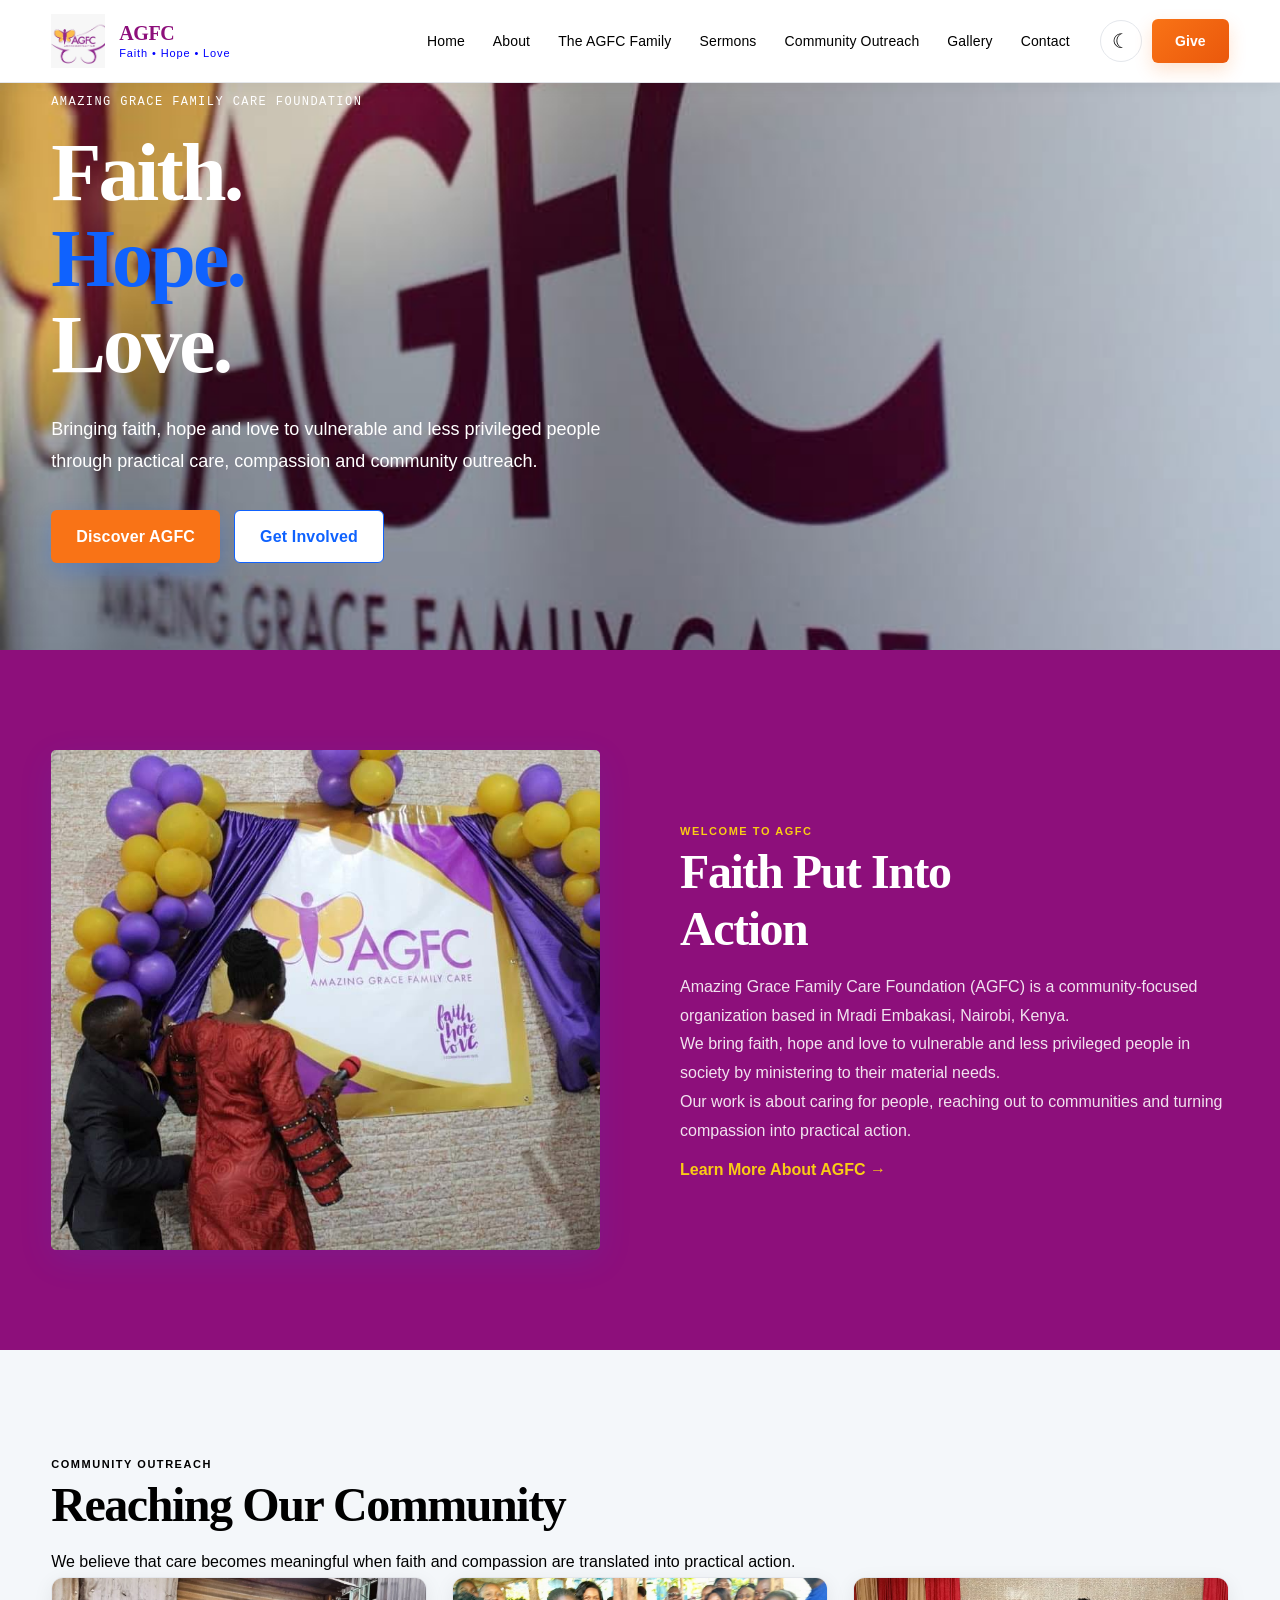
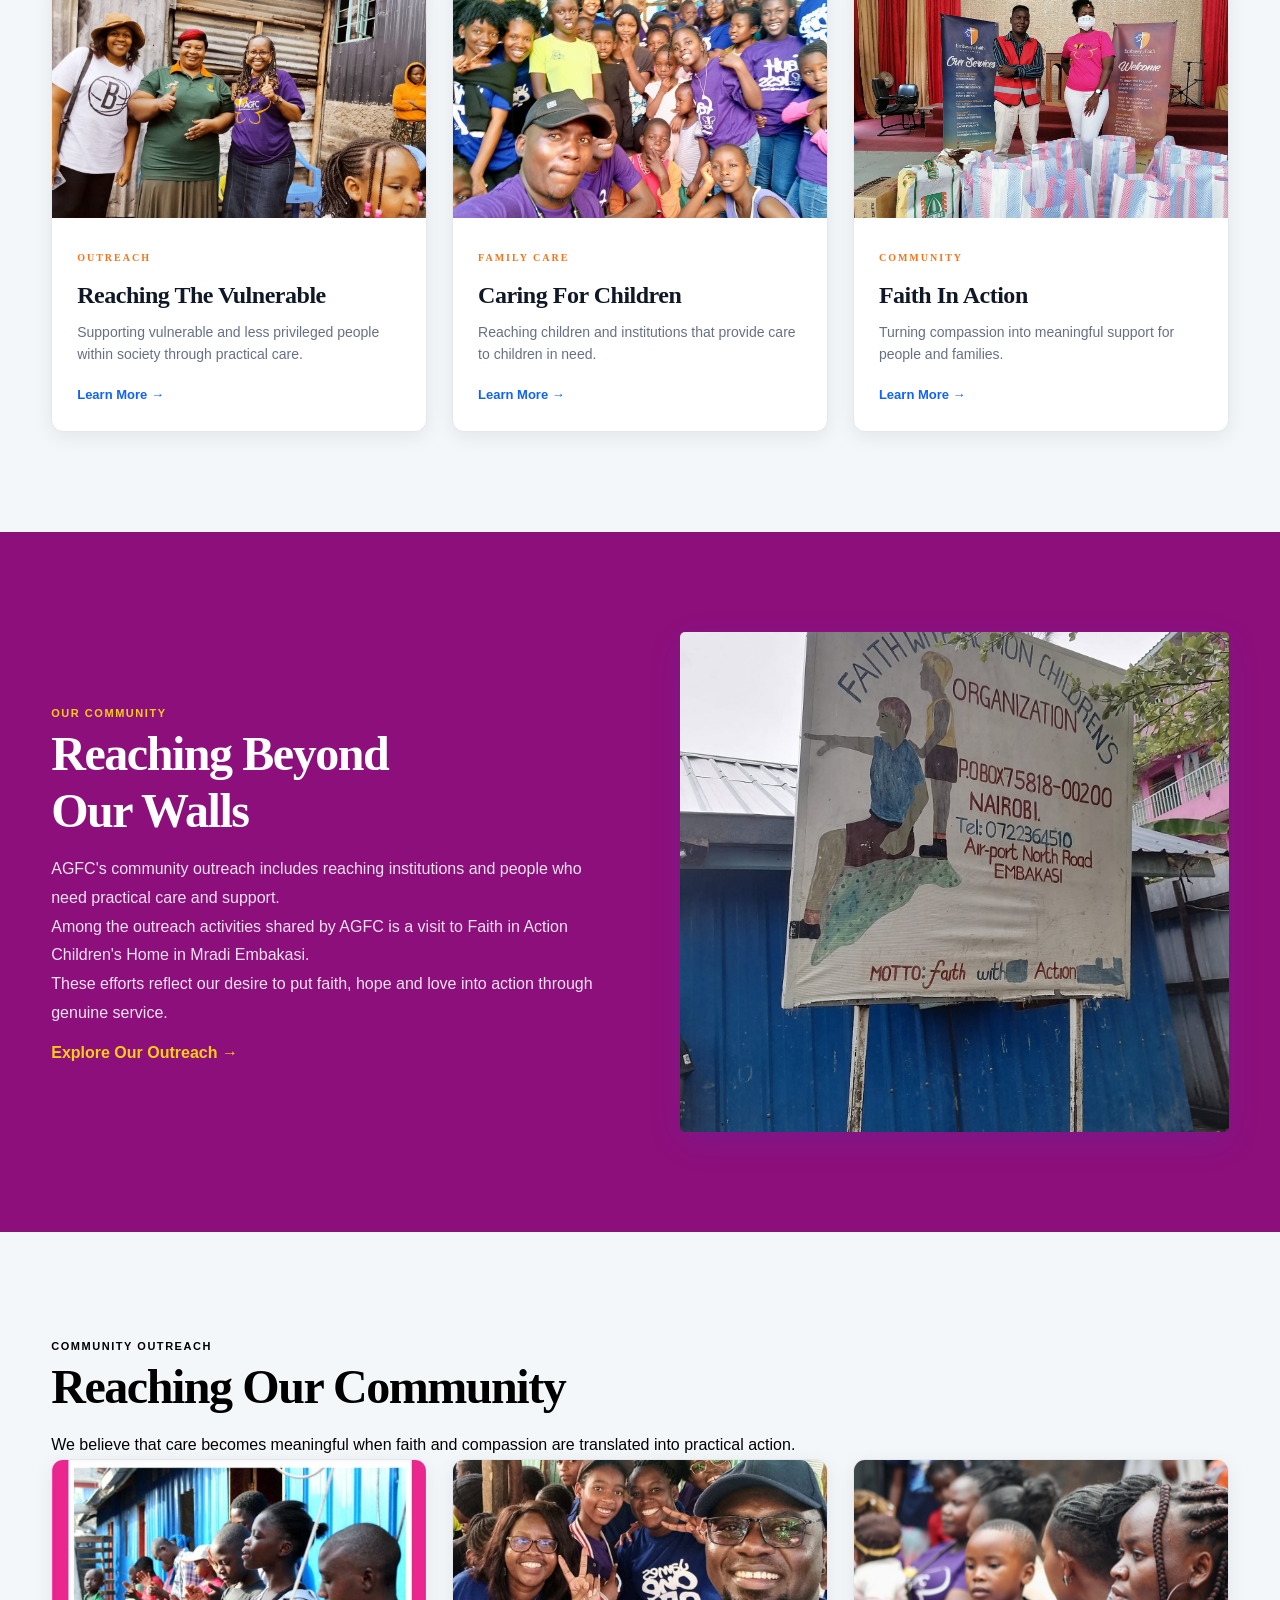
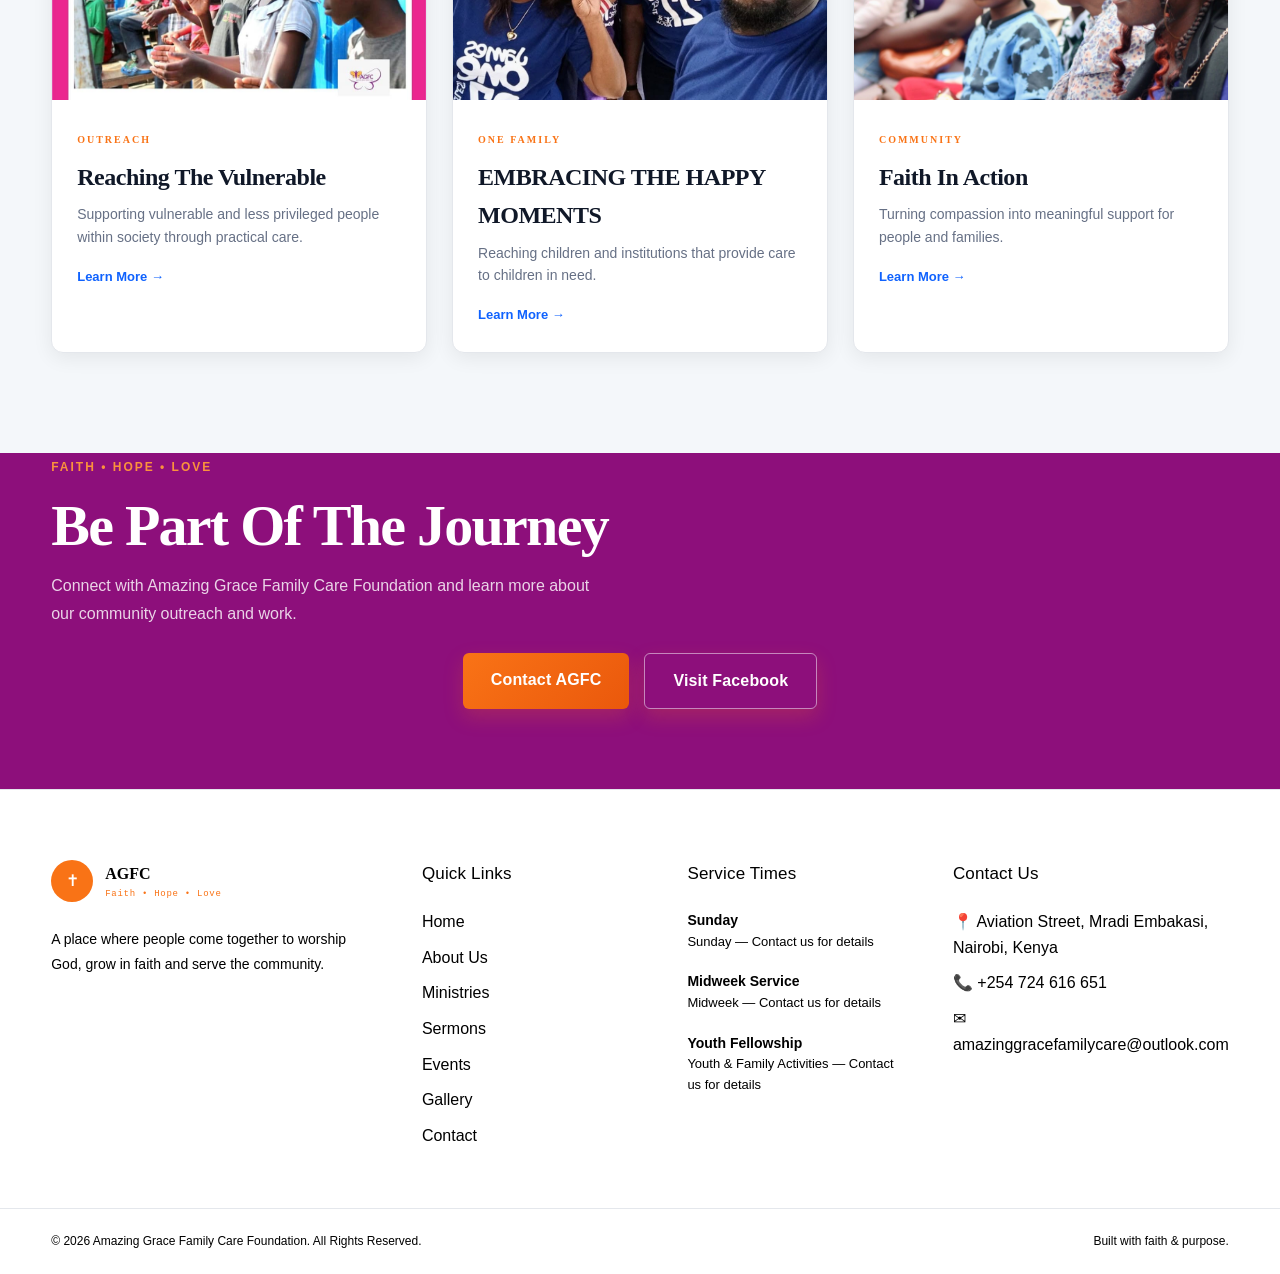
==== index.html @ 734d3093 "Add files via upload" ====
<!DOCTYPE html>
<html lang="en">

<head>

    <meta charset="UTF-8">

    <meta
        name="viewport"
        content="width=device-width, initial-scale=1.0"
    >

    <meta
        name="description"
        content="Amazing Grace Family Care Foundation brings faith, hope and love to vulnerable and less privileged people in society through practical community care and outreach."
    >

    <title>
        Amazing Grace Family Care Foundation | Faith • Hope • Love
    </title>

    <link
        rel="stylesheet"
        href="style.css"
    >

</head>


<body>


    <!-- SHARED HEADER -->
    <div id="site-header"></div>


    <!-- =====================================================
         HOMEPAGE
         ===================================================== -->

    <main>


        <!-- =================================================
             HERO
             ================================================= -->

        <section class="hero">

      <div class="hero-overlay"></div>

            <div class="container hero-content">

                <span class="hero-small">
                    AMAZING GRACE FAMILY CARE FOUNDATION
                </span>

                <h1>
                    Faith.
                    <span>Hope.</span>
                    Love.
                </h1>

                <p>
                    Bringing faith, hope and love to vulnerable
                    and less privileged people through practical
                    care, compassion and community outreach.
                </p>

                <div class="hero-buttons">

                    <a
                        href="about.html"
                        class="hero-btn primary"
                    >
                        Discover AGFC
                    </a>

                    <a
                        href="contact.html"
                        class="hero-btn secondary"
                    >
                        Get Involved
                    </a>

                </div>

            </div>

        </section>



        <!-- =================================================
             WELCOME
             ================================================= -->

        <section class="welcome-section">

            <div class="container welcome-grid">


                <div class="welcome-image">

                    <img
                        src="Launch.jpg"
                        alt="Amazing Grace Family Care Foundation community outreach"
                    >

                </div>


                <div class="welcome-content">

                    <span class="section-label">
                        WELCOME TO AGFC
                    </span>

                    <h2>
                        Faith Put Into
                        <span>Action</span>
                    </h2>

                    <p>
                        Amazing Grace Family Care Foundation
                        (AGFC) is a community-focused organization
                        based in Mradi Embakasi, Nairobi, Kenya.
                    </p>

                    <p>
                        We bring faith, hope and love to vulnerable
                        and less privileged people in society by
                        ministering to their material needs.
                    </p>

                    <p>
                        Our work is about caring for people,
                        reaching out to communities and turning
                        compassion into practical action.
                    </p>

                    <a
                        href="about.html"
                        class="text-link"
                    >
                        Learn More About AGFC →
                    </a>

                </div>

            </div>

        </section>



        <section class="ministries-preview">

            <div class="container">


                <div class="section-heading">

                    <span class="section-label">
                        COMMUNITY OUTREACH
                    </span>

                    <h2 >
                        Reaching Our Community
                    </h2>

                    <p>
                        We believe that care becomes meaningful
                        when faith and compassion are translated
                        into practical action.
                    </p>

                </div>


                <div class="ministry-grid">


                    <!-- OUTREACH -->

                    <article class="ministry-card">

                        <img
                            src="cool 2.jpg"
                            alt="Community outreach"
                        >

                        <div class="ministry-content">

                            <span>
                                OUTREACH
                            </span>

                            <h3>
                                Reaching The Vulnerable
                            </h3>

                            <p>
                                Supporting vulnerable and less
                                privileged people within society
                                through practical care.
                            </p>

                            <a href="ministries.html">
                                Learn More →
                            </a>

                        </div>

                    </article>



                    <!-- CHILDREN -->

                    <article class="ministry-card">

                        <img
                            src="children.jpg"
                            alt="Children and family care"
                        >

                        <div class="ministry-content">

                            <span>
                                FAMILY CARE
                            </span>

                            <h3>
                                Caring For Children
                            </h3>

                            <p>
                                Reaching children and institutions
                                that provide care to children in
                                need.
                            </p>

                            <a href="ministries.html">
                                Learn More →
                            </a>

                        </div>

                    </article>



                    <!-- COMMUNITY -->

                    <article class="ministry-card">

                        <img
                            src="118307904_119836446499595_2561375970984904616_n.jpg"
                            alt="Community support and fellowship"
                        >

                        <div class="ministry-content">

                            <span>
                                COMMUNITY
                            </span>

                            <h3>
                                Faith In Action
                            </h3>

                            <p>
                                Turning compassion into meaningful
                                support for people and families.
                            </p>

                            <a href="ministries.html">
                                Learn More →
                            </a>

                        </div>

                    </article>


                </div>

            </div>

        </section>


        


        <!-- =================================================
             FEATURED OUTREACH
             ================================================= -->

        <section class="welcome-section">

            <div class="container welcome-grid">


                <div class="welcome-content">

                    <span class="section-label">
                        OUR COMMUNITY
                    </span>

                    <h2>
                        Reaching Beyond
                        <span>Our Walls</span>
                    </h2>

                    <p>
                        AGFC's community outreach includes reaching
                        institutions and people who need practical
                        care and support.
                    </p>

                    <p>
                        Among the outreach activities shared by
                        AGFC is a visit to Faith in Action
                        Children's Home in Mradi Embakasi.
                    </p>

                    <p>
                        These efforts reflect our desire to put
                        faith, hope and love into action through
                        genuine service.
                    </p>

                    <a
                        href="ministries.html"
                        class="text-link"
                    >
                        Explore Our Outreach →
                    </a>

                </div>


                <div class="welcome-image">

                    <img
                        src="Faith with Action Children.jpg"
                        alt="Amazing Grace Family Care Foundation outreach"
                    >

                </div>

            </div>

        </section>




 <section class="ministries-preview">

            <div class="container">


                <div class="section-heading">

                    <span class="section-label">
                        COMMUNITY OUTREACH
                    </span>

                    <h2>
                        Reaching Our Community
                    </h2>

                    <p>
                        We believe that care becomes meaningful
                        when faith and compassion are translated
                        into practical action.
                    </p>

                </div>


                <div class="ministry-grid">


                    <!-- OUTREACH -->

                    <article class="ministry-card">

                        <img
                            src="120911683_149618053521434_1650967288738393418_n.jpg"
                            alt="Community outreach"
                        >

                        <div class="ministry-content">

                            <span>
                                OUTREACH
                            </span>

                            <h3>
                                Reaching The Vulnerable
                            </h3>

                            <p>
                                Supporting vulnerable and less
                                privileged people within society
                                through practical care.
                            </p>

                            <a href="ministries.html">
                                Learn More →
                            </a>

                        </div>

                    </article>



                    <!-- CHILDREN -->

                    <article class="ministry-card">

                        <img
                            src="481128304_1045013520993164_2132877314370087868_n.jpg"
                            alt="Children and family care"
                        >

                        <div class="ministry-content">

                            <span>
                                ONE FAMILY
                            </span>

                            <h3>
                                EMBRACING THE HAPPY MOMENTS
                            </h3>

                            <p>
                                Reaching children and institutions
                                that provide care to children in
                                need.
                            </p>

                            <a href="ministries.html">
                                Learn More →
                            </a>

                        </div>

                    </article>



                    <!-- COMMUNITY -->

                    <article class="ministry-card">

                        <img
                            src="491929025_1090666443094538_5834406069352202537_n.jpg"
                            alt="Community support and fellowship"
                        >

                        <div class="ministry-content">

                            <span>
                                COMMUNITY
                            </span>

                            <h3>
                                Faith In Action
                            </h3>

                            <p>
                                Turning compassion into meaningful
                                support for people and families.
                            </p>

                            <a href="ministries.html">
                                Learn More →
                            </a>

                        </div>

                    </article>


                </div>

            </div>

        </section>

        <!-- =================================================
             CTA
             ================================================= -->



            <div class="container">

                <div class="cta-content">

                    <span>
                        FAITH • HOPE • LOVE
                    </span>

                    <h2>
                        Be Part Of The Journey
                    </h2>

                    <p>
                        Connect with Amazing Grace Family Care
                        Foundation and learn more about our
                        community outreach and work.
                    </p>

                    <div class="cta-buttons">

                        <a
                            href="contact.html"
                            class="cta-button"
                        >
                            Contact AGFC
                        </a>

                        <a
                            href="https://www.facebook.com/profile.php?id=100064535778925"
                            target="_blank"
                            rel="noopener noreferrer"
                            class="cta-button secondary"
                        >
                            Visit Facebook
                        </a>

                    </div>

                </div>

    
        </section>


    </main>



    <!-- SHARED FOOTER -->
    <div id="site-footer"></div>



    <!-- COMPONENTS -->
    <script src="components.js"></script>

</body>

</html>
---- style.css ----
/* =========================================================
   CHURCH WEBSITE
   PREMIUM GLOBAL STYLES
   HABIYE-INSPIRED BLUE / ORANGE BRANDING
   LIGHT + DARK MODE
   ========================================================= */


/* =========================================================
   LIGHT THEME
   ========================================================= */

:root {

    --primary: #0f62fe;
    --primary-dark:  #050a12;
    --primary-deep: #0043ce;

    --accent: #f97316;
    --accent-light: #fb923c;

    --white: #ffffff;
    --black: #000000;

    --text: black;
    --muted: #667085;

    /* MAIN PAGE BACKGROUND */
    --background: #8D0F7B;

    /* OTHER SECTIONS */
    --surface: #ffffff;
    --surface-alt: #eef5ff;

    --border: #e4e7ec;

    --footer: #050a12;

    --success: #16803c;
    --danger: #dc2626;

    --container: 1200px;

    --shadow:
        0 10px 35px rgba(15, 98, 254, 0.10);

    --shadow-lg:
        0 20px 50px rgba(11, 18, 32, 0.14);

    --transition:
        all 0.3s ease;

    /* AGFC BRAND COLORS */
    --agfc-yellow: #facc15;
    --agfc-yellow-dark: #fde047;

    /* LIGHT MODE TEXT FOR MAGENTA SECTIONS */
    --agfc-light-text: rgba(255, 255, 255, 0.82);

        --paragraph-color: #f3f4f6;

        --paragraph-color: rgba(255, 255, 255, 0.88);
}

/* =========================================================
   DARK THEME
   ========================================================= */

[data-theme="dark"],
.dark-theme {

    --primary: #4d8dff;
    --primary-dark:#000000;
    --primary-deep: #0043ce;

    --accent: #ff8a3d;
    --accent-light: #ffad70;

    --white: #f8fafc;
    --black: #000000;

    --text: #f1f5f9;
    --muted: #a8b2c1;

    /* MAIN PAGE BACKGROUND */
    --background: #8D0F7B;

    /* OTHER SECTIONS */
    --surface: #000000;
    --surface-alt:#000000;

    --border: #202b3b;

    /* PURE BLACK HEADER AND FOOTER */
    --header: #000000;
    --footer: #000000;

    --shadow:
        0 10px 35px rgba(0, 0, 0, 0.35);

    --shadow-lg:
        0 20px 50px rgba(0, 0, 0, 0.45);

    --paragraph-color: rgba(255, 255, 255, 0.88);
}


/* =========================================================
   RESET
   ========================================================= */

* {
    margin: 0;
    padding: 0;
    box-sizing: border-box;
}


html {
    scroll-behavior: smooth;
}


body {

   

    color: var(--text);

    background: var(--background);

    line-height: 1.6;

    transition:
        background-color 0.3s ease,
        color 0.3s ease;
}


a {
    text-decoration: none;
    color: inherit;
}


button {
    font-family: inherit;
}


img {
    max-width: 100%;
    display: block;
}


/* =========================================================
   CONTAINER
   ========================================================= */

.container {

    width:
        min(92%, var(--container));

    margin: 0 auto;
}


/* =========================================================
   TOP BAR
   ========================================================= */

.top-bar {

    background:
        var(--primary-dark);

    color:
        rgba(255, 255, 255, 0.85);

    font-size: 13px;

    border-bottom:
        1px solid
        rgba(255, 255, 255, 0.06);
}


.top-bar-inner {

    min-height: 40px;

    display: flex;

    align-items: center;

    justify-content: space-between;

    gap: 20px;
}


.top-info {

    display: flex;

    gap: 25px;
}


.top-contact a {

    color:
        var(--accent-light);

    font-weight: 600;

    transition:
        var(--transition);
}


.top-contact a:hover {
    color: var(--white);
}


/* =========================================================
   NAVBAR
   ========================================================= */

.navbar {

    background:
        var(--surface);

    position: fixed;

    top: 0;
    left: 0;
    width: 100%;

    z-index: 1000;

    border-bottom:
        1px solid
        var(--border);

    box-shadow:
        0 2px 15px
        rgba(0, 0, 0, 0.06);

    transition:
        background-color 0.3s ease,
        border-color 0.3s ease;
}


.nav-inner {

    min-height: 82px;

    display: flex;

    align-items: center;

    justify-content: space-between;

    gap: 30px;
}

/* =========================
   CHURCH LOGO / NAVIGATION
========================= */

.church-logo {
    display: flex;
    align-items: center;
    gap: 14px;
    text-decoration: none;
    font-family: Arial, Helvetica, sans-serif;
}

/* Logo image */
.logo-symbol {
    width: 54px;
    height: 54px;
    flex-shrink: 0;
}

.logo-symbol img {
    width: 100%;
    height: 100%;
    object-fit: cover;
    display: block;
    border-radius: 0%;
}

/* Logo text */
.logo-text {
    display: flex;
    flex-direction: column;
    gap: 3px;
    font-family: Arial, Helvetica, sans-serif;
}

/* AGFC */
.logo-text strong {
    margin: 0;
    padding: 0;
    font-family: Arial, Helvetica, sans-serif;
    font-size: 20px;
    font-weight: 700;
    line-height: 1.1;
    letter-spacing: 0;
}



.logo-text span {
    font-family: Arial, Helvetica, sans-serif !important;
    font-size: 11px;
    font-weight: 400;
    letter-spacing: 0.5px;
    line-height: 1.2;
}
/* =========================================================
   DESKTOP NAV
   ========================================================= */

.desktop-nav {

    display: flex;

    align-items: center;

    gap: 28px;

    margin-left: auto;
}


.desktop-nav a {

    position: relative;

    color:
        var(--text);

    font-size: 14px;

    font-weight: 500;

    transition:
        var(--transition);
}


.desktop-nav a::after {

    content: "";

    position: absolute;

    left: 0;

    bottom: -8px;

    width: 0;

    height: 2px;

    background:
        var(--accent);

    transition:
        var(--transition);
}


.desktop-nav a:hover {

    color:
        var(--primary);
}


.desktop-nav a:hover::after {

    width: 100%;
}


/* =========================================================
   NAV ACTIONS
   ========================================================= */

.nav-action {

    display: flex;

    align-items: center;

    gap: 10px;
}


/* =========================================================
   THEME TOGGLE
   ========================================================= */

.theme-toggle {

    width: 42px;
    height: 42px;

    border-radius: 50%;

    border:
        1px solid
        var(--border);

    background:
        var(--surface);

    color:
        var(--text);

    display: flex;

    align-items: center;

    justify-content: center;

    cursor: pointer;

    font-size: 20px;

    transition:
        var(--transition);
}


.theme-toggle:hover {

    background:
        var(--primary);

    color:
        #ffffff;

    border-color:
        var(--primary);

    transform:
        rotate(15deg)
        scale(1.05);
}


/* =========================================================
   GIVE BUTTON
   ========================================================= */

.give-btn {

    display: inline-flex;

    align-items: center;

    justify-content: center;

    padding:
        11px 23px;

    border-radius: 6px;

    background:
        linear-gradient(
            135deg,
            var(--accent),
            #ea580c
        );

    color: #ffffff;

    font-size: 14px;

    font-weight: 600;

    transition:
        var(--transition);

    box-shadow:
        0 7px 18px
        rgba(249, 115, 22, 0.20);
}


.give-btn:hover {

    background:
        linear-gradient(
            135deg,
            var(--primary),
            var(--primary-deep)
        );

    transform:
        translateY(-2px);

    box-shadow:
        0 8px 20px
        rgba(15, 98, 254, 0.25);
}


/* =========================================================
   MOBILE MENU BUTTON
   ========================================================= */

.mobile-menu-btn {

    display: none;

    border: none;

    background:
        transparent;

    cursor: pointer;

    width: 42px;
    height: 42px;

    flex-direction: column;

    justify-content: center;

    align-items: center;

    gap: 5px;
}


.mobile-menu-btn span {

    width: 24px;

    height: 2px;

    background:
        var(--primary);

    transition:
        var(--transition);
}


.mobile-menu-btn.active
span:nth-child(1) {

    transform:
        rotate(45deg)
        translate(5px, 5px);
}


.mobile-menu-btn.active
span:nth-child(2) {

    opacity: 0;
}


.mobile-menu-btn.active
span:nth-child(3) {

    transform:
        rotate(-45deg)
        translate(5px, -5px);
}


/* =========================================================
   MOBILE MENU
   ========================================================= */

.mobile-menu {

    display: none;

    background:
        var(--surface);

    border-top:
        1px solid
        var(--border);

    padding:
        15px 5%;
}


.mobile-menu a {

    display: block;

    padding:
        13px 0;

    border-bottom:
        1px solid
        var(--border);

    color:
        var(--text);

    font-weight: 500;

    transition:
        var(--transition);
}


.mobile-menu a:hover {

    color:
        var(--primary);
}


.mobile-menu.active {
    display: block;
}


.mobile-give {

    margin-top: 12px;

    background:
        var(--accent);

    color:
        #ffffff !important;

    text-align: center;

    border-radius: 5px;
}


/* =========================================================
   MOBILE THEME ROW
   ========================================================= */

.mobile-theme-row {

    display: flex;

    align-items: center;

    justify-content: space-between;

    padding:
        18px 0;

    color:
        var(--text);

    font-weight: 600;
}


.mobile-theme-row
.theme-toggle {

    flex-shrink: 0;
}


/* =========================================================
   FOOTER
   ========================================================= */

.site-footer {

    background:
        var(--footer);

    color:
        rgba(255,255,255,0.72);

    margin-top: 80px;
}


.footer-grid {

    display: grid;

    grid-template-columns:
        1.5fr
        1fr
        1fr
        1.2fr;

    gap: 55px;

    padding-top: 70px;

    padding-bottom: 60px;
}


.footer-column {

    display: flex;

    flex-direction: column;

    gap: 10px;
}


.footer-column h3 {

    color:
        #ffffff;

    font-size: 17px;

    margin-bottom: 12px;
}


.footer-column a {

    transition:
        var(--transition);
}


.footer-column a:hover {

    color:
        var(--accent-light);
}


.footer-about p {

    max-width: 350px;

    font-size: 14px;

    line-height: 1.8;
}


/* =========================================================
   FOOTER LOGO
   ========================================================= */

.footer-logo {

    display: flex;

    align-items: center;

    gap: 12px;

    margin-bottom: 15px;
}


.footer-logo-symbol {

    width: 42px;
    height: 42px;

    border-radius: 50%;

    background:
        var(--accent);

    color:
        #ffffff;

    display: flex;

    align-items: center;

    justify-content: center;
}


.footer-logo strong {

    display: block;

    color:
        #ffffff;

    font-size: 16px;
}


.footer-logo span {

    display: block;

    font-size: 9px;

    letter-spacing: 2px;

    color:
        var(--accent-light);
}


/* =========================================================
   SOCIAL
   ========================================================= */

.social-links {

    display: flex;

    gap: 9px;

    margin-top: 12px;
}


.social-links a {

    width: 36px;
    height: 36px;

    border-radius: 50%;

    background:
        rgba(255,255,255,0.08);

    display: flex;

    align-items: center;

    justify-content: center;

    color:
        white;

    font-weight: bold;

    transition:
        var(--transition);
}


.social-links a:hover {

    background:
        var(--accent);

    transform:
        translateY(-3px);
}


/* =========================================================
   SERVICE TIMES
   ========================================================= */

.service-item {

    display: flex;

    flex-direction: column;

    margin-bottom: 8px;
}


.service-item strong {

    color:
        #ffffff;

    font-size: 14px;
}


.service-item span {

    font-size: 13px;
}


/* =========================================================
   FOOTER BOTTOM
   ========================================================= */

.footer-bottom {

    border-top:
        1px solid
        rgba(255,255,255,0.08);
}


.footer-bottom-inner {

    min-height: 65px;

    display: flex;

    align-items: center;

    justify-content: space-between;

    gap: 20px;

    font-size: 12px;
}




/* =========================================================
   HOMEPAGE - HERO
   ========================================================= */

.hero {

    position: relative;

    height: 650px;

    display: flex;

    align-items: center;

    background-image:
        url("logo 2.jpg");

    background-size: cover;

    background-position: center;

    background-repeat: no-repeat;
}


.hero-content {

    position: relative;

    z-index: 2;

    color:
        #ffffff;

    padding:
        100px 0;
}


.hero-small {

    display: inline-block;

    color:white;

            font-family:Georgia,serif;

    font-size: 12px;

    font-weight: 700;

    letter-spacing: 3px;

    margin-bottom: 18px;
}


.hero h1 {

    max-width: 700px;

    font-family:
        Georgia,
        serif;

    font-size:
        clamp(48px, 7vw, 82px);

    line-height: 1.05;

    margin-bottom: 25px;

    color:
        #ffffff;
}


.hero h1 span {

    display: block;

    color:
        var(--primary);
}


.hero p {

    max-width: 570px;

    font-size: 18px;

    line-height: 1.8;

    color:
        #ffffff;

    margin-bottom: 32px;
}


.hero-buttons {

    display: flex;

    gap: 14px;

    flex-wrap: wrap;
}


.hero-btn {

    display: inline-flex;

    align-items: center;

    justify-content: center;

    padding:
        13px 25px;

    border-radius: 6px;

    font-weight: 700;

    transition:
        var(--transition);
}


.hero-btn.primary {

    background:
         var(--accent);

    color:
        #ffffff;

    box-shadow:
        0 8px 22px
        rgba(15, 98, 254, 0.28);
}


.hero-btn.primary:hover {

    background:
        var(--accent);
}


.hero-btn.secondary {

    background:
        #ffffff;

    border:
        1px solid
        var(--primary);

    color:
        var(--primary);
}


.hero-btn.secondary:hover {

    background:
        #ffffff;

    color:
        var(--primary);
}


/* =========================================================
   SECTION GLOBAL
   ========================================================= */

.welcome-section,
.services-section,
.ministries-preview {

    padding:
        100px 0;
}


.section-label {

    color:
        var(--primary);

    font-size: 11px;

    font-weight: 700;

    letter-spacing: 3px;

    margin-bottom: 12px;
}


.section-heading h2,
.welcome-content h2 {

    color:
        var(--text);

    font-family:
        Georgia,
        serif;

    font-size:
        clamp(32px, 4vw, 48px);

    line-height: 1.2;

    margin-bottom: 15px;
}

.section-heading h2
{
color:black;

}




.section-heading p,
.welcome-content p,
.ministry-content p {

    color:
        var(--muted);
}


/* =========================================================
   WELCOME
   ========================================================= */

.welcome-grid {

    display: grid;

    grid-template-columns:
        1fr 1fr;

    align-items: center;

    gap: 80px;
}



.welcome-image img {

    width: 100%;

    height: 500px;

    object-fit: cover;

    border-radius: 5px;

    box-shadow:
        var(--shadow);
}


.welcome-content h2 span {

    display: block;

    color:
        var(--accent);
}


.text-link {

    display: inline-block;

    margin-top: 12px;

    color:
        var(--primary);

    font-weight: 700;
}


.text-link:hover {

    color:
        var(--accent);
}


/* =========================================================
   SERVICES
   ========================================================= */

.services-section {

    background:
        var(--surface-alt);
}


.service-cards {

    display: grid;

    grid-template-columns:
        repeat(3, 1fr);

    gap: 25px;
}


.service-card {

    background:
        var(--surface);

    padding:
        40px 30px;

    text-align: center;

    border:
        1px solid
        var(--border);

    border-radius:
        12px;

    transition:
        var(--transition);
}


.service-card:hover {

    transform:
        translateY(-7px);

    box-shadow:
        var(--shadow);

    border-color:
        transparent;
}


.service-icon {

    width: 58px;
    height: 58px;

    margin:
        0 auto 20px;

    border-radius: 50%;

    background:
        rgba(249,115,22,0.12);

    color:
        var(--accent);

    display: flex;

    align-items: center;

    justify-content: center;

    font-size: 24px;
}


.service-card h3 {

    color:
        var(--primary);

    margin-bottom: 8px;
}


.service-card p {

    color:
        var(--muted);

    font-size: 14px;
}


.service-card strong {

    color:
        var(--accent);

    font-size: 15px;
}


/* =========================================================
   MINISTRIES
   ========================================================= */

.ministry-grid {

    display: grid;

    grid-template-columns:
        repeat(3, 1fr);

    gap: 25px;
}


.ministry-card {

    background:
        var(--surface);

    border-radius:
        12px;

    overflow:
        hidden;

    border:
        1px solid
        var(--border);

    box-shadow:
        0 5px 20px
        rgba(0,0,0,0.07);

    transition:
        var(--transition);
}


.ministry-card:hover {

    transform:
        translateY(-7px);

    box-shadow:
        var(--shadow);
}


.ministry-card img {

    width: 100%;

    height: 240px;

    object-fit: cover;
}


.ministry-content {

    padding:
        25px;
}


.ministry-content > span {

    color:
        var(--accent);
        
            font-family:Georgia, serif;

    font-size: 10px;

    font-weight: 700;

    letter-spacing: 2px;
}


.ministry-content h3 {

    color:black;

    font-family: Georgia,serif;

    font-size: 24px;

    margin:
        7px 0;
}


.dark-theme .ministry-content h3 
{
  color: white;
    
}


.ministry-content p {

    color:
        var(--muted);

    font-size: 14px;

    margin-bottom: 15px;
}


.ministry-content a {

    color:
        var(--primary);

    font-weight: 700;

    font-size: 13px;
}


/* =========================================================
   CTA
   ========================================================= */

.church-cta {
margin-top: 5rem;
    padding:
        110px 0;

    background:
        linear-gradient(
            135deg,
            rgba(11,18,32,0.97),
            rgba(15,98,254,0.88)
        ),
        url("assets/images/church-cta.jpg")
        center / cover;
}


.cta-content {

    color:
        #ffffff;
}


.cta-content > span {

    color:
        var(--accent-light);

    font-size: 12px;

    font-weight: 700;

    letter-spacing: 2px;
}


.cta-content h2 {

    color:
        #ffffff;

    font-family:
        Georgia,
        serif;

    font-size:
        clamp(35px, 5vw, 58px);

    line-height: 1.1;

    margin:
        15px 0;
}


.cta-content p {

    color:
        rgba(255,255,255,0.82);

    max-width: 550px;

    margin-bottom: 25px;
}


.cta-button {

    display: inline-block;

    padding:
        14px 28px;

    background:
        linear-gradient(
            135deg,
            var(--accent),
            #ea580c
        );

    color:
        white;

    border-radius:
        6px;

    font-weight:
        700;

    transition:
        var(--transition);

    box-shadow:
        0 8px 20px
        rgba(249,115,22,0.22);
}


.cta-button:hover {

    background:
        white;

    color:
        var(--primary);
}


/* =========================================================
   ABOUT PAGE
   ========================================================= */

.page-hero {

    padding:
        150px 0 100px;

    background:
        linear-gradient(
            135deg,
            var(--primary-dark),
            var(--primary-deep)
        );

    color:
        #ffffff;

    text-align:
        center;
}


.page-hero-label {

    display:
        inline-block;

    margin-bottom:
        18px;

    color:
        var(--accent-light);

    font-size:
        13px;

    font-weight:
        800;

    letter-spacing:
        2px;
}


.page-hero h1 {

    max-width:
        850px;

    margin:
        0 auto 20px;

    font-size:
        clamp(42px, 6vw, 72px);

    line-height:
        1.05;
}


.page-hero h1 span {

    color:
        var(--accent-light);
}


.page-hero p {

    max-width:
        650px;

    margin:
        0 auto;

    color:
        rgba(255,255,255,0.78);

    font-size:
        18px;

    line-height:
        1.7;
}


/* =========================================================
   ABOUT INTRO
   ========================================================= */

.about-intro {

    padding:
        100px 0;

    background:
        var(--background);
}


.about-intro-grid {

    display:
        grid;

    grid-template-columns:
        1fr 1fr;

    gap:
        70px;

    align-items:
        center;
}


.about-intro-image img {

    width:
        100%;

    height:
        520px;

    object-fit:
        cover;

    border-radius:
        12px;

    box-shadow:
        var(--shadow-lg);
}


.about-intro-content h2,
.story-content h2 {

    margin:
        12px 0 25px;

    font-size:
        clamp(34px, 4vw, 52px);

    line-height:
        1.1;

    color:
        var(--text);
}


.about-intro-content h2 span,
.story-content h2 span {

    color:
        var(--primary);
}


.about-intro-content p,
.story-content p {

    margin-bottom:
        18px;

    color:
        var(--muted);

    line-height:
        1.8;
}


/* =========================================================
   MISSION
   ========================================================= */

.mission-section {

    padding:
        100px 0;

    background:
        var(--surface-alt);
}


.mission-grid {

    display:
        grid;

    grid-template-columns:
        repeat(3, 1fr);

    gap:
        25px;

    margin-top:
        50px;
}


.mission-card {

    padding:
        40px 30px;

    background:
        var(--surface);

    border:
        1px solid
        var(--border);

    border-radius:
        12px;

    text-align:
        center;

    transition:
        var(--transition);
}


.mission-card:hover {

    transform:
        translateY(-7px);

    box-shadow:
        var(--shadow-lg);
}


.mission-icon {

    width:
        65px;

    height:
        65px;

    margin:
        0 auto 25px;

    display:
        flex;

    align-items:
        center;

    justify-content:
        center;

    border-radius:
        50%;

    background:
        var(--surface-alt);

    color:
        var(--primary);

    font-size:
        28px;
}


.mission-card h3 {

    margin-bottom:
        15px;

    color:
        var(--text);

    font-size:
        22px;
}


.mission-card p {

    color:
        var(--muted);

    line-height:
        1.7;
}


/* =========================================================
   STORY
   ========================================================= */

.story-section {

    padding:
        100px 0;

    background:
        var(--background);
}


.story-grid {

    display:
        grid;

    grid-template-columns:
        1fr 1fr;

    gap:
        70px;

    align-items:
        center;
}


.story-image img {

    width:
        100%;

    height:
        500px;

    object-fit:
        cover;

    border-radius:
        12px;

    box-shadow:
        var(--shadow-lg);
}
/* =========================================================
   EARLY FOUNDING TEAM
   ========================================================= */

.beliefs-section {

    padding:
        100px 0;

    background:
        var(--surface);
}


/* =========================================================
   FOUNDING TEAM GRID
   ========================================================= */

.beliefs-list {

    display:
        flex;

    flex-wrap:
        wrap;

    justify-content:
        center;

    gap:
        30px;

    max-width:
        1200px;

    margin:
        55px auto 0;
}


/* =========================================================
   INDIVIDUAL TEAM MEMBER
   ========================================================= */

.belief-item {

    flex:
        1 1 250px;

    max-width:
        270px;

    padding:
        0;

    border:
        none;

    text-align:
        center;

    display:
        flex;

    flex-direction:
        column;

    align-items:
        center;
}


/* =========================================================
   MEMBER IMAGE
   ========================================================= */

.belief-image {

    width:
        100%;

    height:
        280px;

    overflow:
        hidden;

    border-radius:
        12px;

    background:
        var(--surface-alt);

    margin-bottom:
        20px;
}


.belief-image img {

    width:
        100%;

    height:
        100%;

    display:
        block;

    object-fit:
        cover;

    transition:
        transform 0.5s ease;
}


.belief-item:hover .belief-image img {

    transform:
        scale(1.05);
}


/* =========================================================
   MEMBER CONTENT
   ========================================================= */

.belief-content {

    width:
        100%;
}


.belief-item h3 {

    margin:
        0 0 10px;

    color:
        var(--text);

    font-size:
        21px;

    line-height:
        1.3;
}


.belief-item p {

    margin:
        0;

    color:
        var(--muted);

    line-height:
        1.7;

    font-size:
        15px;
}

/* =========================================================
   FOUNDING TEAM - RESPONSIVE
   ========================================================= */

@media (max-width: 900px) {

    .belief-item {

        flex:
            1 1 40%;

        max-width:
            320px;
    }

}


@media (max-width: 600px) {

    .beliefs-list {

        flex-direction:
            column;

        align-items:
            center;
    }


    .belief-item {

        width:
            100%;

        max-width:
            360px;
    }


    .belief-image {

        height:
            300px;
    }

}

/* =========================================================
   CTA BUTTONS
   ========================================================= */

.cta-buttons {

    display:
        flex;

    justify-content:
        center;

    gap:
        15px;

    flex-wrap:
        wrap;
}


.cta-button.secondary {

    background:
        transparent;

    border:
        1px solid
        rgba(255,255,255,0.5);
}


/* =========================================================
   SERMONS / MESSAGES
   ========================================================= */

.sermon-video {

    width:
        100%;
}


.video-frame {

    position:
        relative;

    width:
        100%;

    min-height:
        430px;

    overflow:
        hidden;

    border-radius:
        12px;

    background:
        linear-gradient(
            135deg,
            var(--primary-dark),
            var(--primary-deep)
        );

    box-shadow:
        var(--shadow-lg);
}


.video-placeholder {

    min-height:
        430px;

    display:
        flex;

    flex-direction:
        column;

    align-items:
        center;

    justify-content:
        center;

    padding:
        40px;

    text-align:
        center;

    color:
        #ffffff;
}


.video-placeholder span {

    margin-top:
        20px;

    color:
        var(--accent-light);

    font-size:
        13px;

    font-weight:
        800;

    letter-spacing:
        2px;
}


.video-placeholder p {

    max-width:
        400px;

    margin-top:
        10px;

    color:
        rgba(255,255,255,0.72);

    line-height:
        1.7;
}


.video-play-icon {

    width:
        78px;

    height:
        78px;

    display:
        flex;

    align-items:
        center;

    justify-content:
        center;

    padding-left:
        4px;

    border-radius:
        50%;

    background:
        var(--accent);

    color:
        #ffffff;

    font-size:
        24px;

    box-shadow:
        0 15px 40px
        rgba(0,0,0,0.25);
}




.sermon-grid {

    display:
        grid;

    grid-template-columns:
        repeat(3, 1fr);

    gap:
        25px;

    margin-top:
        50px;
}


.sermon-card {

    overflow:
        hidden;

    background:
        var(--surface);

    border:
        1px solid
        var(--border);

    border-radius:
        12px;

    transition:
        var(--transition);
}


.sermon-card:hover {

    transform:
        translateY(-7px);

    box-shadow:
        var(--shadow-lg);
}


.sermon-card-image {

    position:
        relative;

    height:
        220px;

    display:
        flex;

    align-items:
        center;

    justify-content:
        center;

    background:
        linear-gradient(
            135deg,
            var(--primary-dark),
            var(--primary)
        );
}


.sermon-play {

    width:
        58px;

    height:
        58px;

    display:
        flex;

    align-items:
        center;

    justify-content:
        center;

    padding-left:
        3px;

    border-radius:
        50%;

    background:
        var(--accent);

    color:
        #ffffff;
}


.sermon-card-content {

    padding:
        28px;
}


.sermon-card-content > span {

    color:
        var(--primary);

    font-size:
        12px;

    font-weight:
        800;

    letter-spacing:
        1.5px;
}


.sermon-card-content h3 {

    margin:
        10px 0;

    color:
        var(--text);

    font-size:
        22px;
}


.sermon-card-content p {

    margin-bottom:
        20px;

    color:
        var(--muted);

    line-height:
        1.7;
}


.sermon-card-content a {

    color:
        var(--primary);

    font-weight:
        700;
}


.message-feature {

    height:
        100%;

    min-height:
        450px;

    display:
        flex;

    flex-direction:
        column;

    align-items:
        center;

    justify-content:
        center;

    border-radius:
        12px;

    background:
        linear-gradient(
            145deg,
            var(--primary-dark),
            var(--primary-deep)
        );

    color:
        #ffffff;

    text-align:
        center;
}


.message-feature-icon {

    width:
        75px;

    height:
        75px;

    margin-bottom:
        25px;

    display:
        flex;

    align-items:
        center;

    justify-content:
        center;

    border-radius:
        50%;

    background:
        var(--accent);

    font-size:
        30px;
}


.message-feature h3 {

    margin:
        0;

    font-size:
        42px;
}


.message-feature span {

    margin-top:
        5px;

    color:
        var(--accent-light);

    font-size:
        28px;

    font-weight:
        700;
}


.message-feature strong {

    font-size:
        28px;

    font-weight:
        800;
}


/* =========================================================
   GALLERY PAGE
   ========================================================= */

.gallery-intro {

    padding:
        100px 0 60px;

    background:
        var(--background);
}


.gallery-section {

    padding:
        40px 0 100px;

    background:
        var(--background);
}


.gallery-grid {

    display:
        grid;

    grid-template-columns:
        repeat(3, 1fr);

    grid-auto-rows:
        280px;

    gap:
        20px;
}


.gallery-item {

    position:
        relative;

    overflow:
        hidden;

    border-radius:
        12px;

    background:
        var(--surface-alt);

    box-shadow:
        var(--shadow);
}


.gallery-item.gallery-large {

    grid-column:
        span 2;

    grid-row:
        span 2;
}


.gallery-item.gallery-wide {

    grid-column:
        span 2;
}


.gallery-item img {

    width:
        100%;

    height:
        100%;

    object-fit:
        cover;

    display:
        block;

    transition:
        transform 0.5s ease;
}


.gallery-item:hover img {

    transform:
        scale(1.06);
}


.gallery-overlay {

    position:
        absolute;

    inset:
        auto 0 0 0;

    padding:
        50px 25px 25px;

    background:
        linear-gradient(
            to top,
            rgba(11, 18, 32, 0.95),
            rgba(11, 18, 32, 0)
        );

    color:
        #ffffff;
}


.gallery-overlay span {

    color:
        var(--accent-light);

    font-size:
        11px;

    font-weight:
        800;

    letter-spacing:
        1.5px;
}


.gallery-overlay h3 {

    margin-top:
        7px;

    font-size:
        22px;
}


/* =========================================================
   FEATURED STORY
   ========================================================= */

.gallery-story {

    padding:
        100px 0;

    background:
        var(--surface);
}


.gallery-story-grid {

    display:
        grid;

    grid-template-columns:
        1fr 1fr;

    gap:
        70px;

    align-items:
        center;
}


.gallery-story-image img {

    width:
        100%;

    height:
        520px;

    object-fit:
        cover;

    border-radius:
        12px;

    box-shadow:
        var(--shadow-lg);
}


.gallery-story-content h2 {

    margin:
        12px 0 25px;

    font-size:
        clamp(36px, 4vw, 54px);

    line-height:
        1.1;

    color:
        var(--text);
}


.gallery-story-content h2 span {

    color:
        var(--primary);
}


.gallery-story-content p {

    margin-bottom:
        18px;

    color:
        var(--muted);

    line-height:
        1.8;
}



/* =========================================================
   VALUES
   ========================================================= */

.gallery-values {

    padding:
        100px 0;

    background:
        var(--surface-alt);
}


.values-grid {

    display:
        grid;

    grid-template-columns:
        repeat(3, 1fr);

    gap:
        25px;

    margin-top:
        50px;
}


.value-card {

    padding:
        40px 30px;

    text-align:
        center;

    background:
        var(--surface);

    border:
        1px solid
        var(--border);

    border-radius:
        12px;

    transition:
        var(--transition);
}


.value-card:hover {

    transform:
        translateY(-7px);

    box-shadow:
        var(--shadow-lg);
}


.value-icon {

    width:
        65px;

    height:
        65px;

    margin:
        0 auto 22px;

    display:
        flex;

    align-items:
        center;

    justify-content:
        center;

    border-radius:
        50%;

    background:
        var(--surface-alt);

    color:
        var(--primary);

    font-size:
        25px;
}


.value-card h3 {

    margin-bottom:
        12px;

    color:
        var(--text);

    font-size:
        22px;
}


.value-card p {

    color:
        var(--muted);

    line-height:
        1.7;
}


/* =========================================================
   GALLERY MEDIA
   ========================================================= */



.media-section-heading {

    margin-bottom:
        45px;
}


.media-section-heading h2 {

    margin-top:
        10px;

    color:
        var(--text);

    font-size:
        clamp(34px, 4vw, 48px);
}

/* =========================================================
   IMAGE GALLERY
   ========================================================= */

.image-gallery {

    display:
        grid;

    grid-template-columns:
        repeat(4, 1fr);

    gap:
        18px;

    width:
        100%;

    margin:
        0;

    padding:
        0;
}


.gallery-image {

    width:
        100%;

    height:
        280px;

    margin:
        0;

    padding:
        0;

    overflow:
        hidden;

    border-radius:
        12px;

    background:
        var(--surface);
}


.gallery-image img {

    width:
        100%;

    height:
        100%;

    display:
        block;

    margin:
        0;

    padding:
        0;

    object-fit:
        cover;

    transition:
        transform 0.5s ease;
}


.gallery-image:hover img {

    transform:
        scale(1.06);
}


/* =========================================================
   VIDEO GALLERY
   ========================================================= */

.video-gallery {

    display:
        grid;

    grid-template-columns:
        repeat(2, 1fr);

    gap:
        30px;
}


.gallery-video {

    overflow:
        hidden;

    border:
        1px solid
        var(--border);

    border-radius:
        12px;

    background:
        var(--surface);

    transition:
        var(--transition);
}


.gallery-video:hover {

    transform:
        translateY(-6px);

    box-shadow:
        var(--shadow-lg);
}


.video-thumbnail {

    position:
        relative;

    height:
        320px;

    overflow:
        hidden;
}


.video-thumbnail img {

    width:
        100%;

    height:
        100%;

    display:
        block;

    object-fit:
        cover;

    transition:
        transform 0.5s ease;
}


.gallery-video:hover
.video-thumbnail img {

    transform:
        scale(1.05);
}


.video-play {

    position:
        absolute;

    top:
        50%;

    left:
        50%;

    width:
        70px;

    height:
        70px;

    display:
        flex;

    align-items:
        center;

    justify-content:
        center;

    transform:
        translate(-50%, -50%);

    border-radius:
        50%;

    background:
        var(--accent);

    color:
        #ffffff;

    font-size:
        22px;

    padding-left:
        4px;

    box-shadow:
        0 10px 30px
        rgba(0, 0, 0, 0.3);
}


.video-info {

    padding:
        25px;
}


.video-info h3 {

    margin-bottom:
        8px;

    color:
        var(--text);

    font-size:
        22px;
}


.video-info p {

    margin:
        0;

    color:
        var(--muted);

    line-height:
        1.6;
}


.gallery-more {

    display:
        flex;

    justify-content:
        center;

    margin-top:
        40px;
}


.gallery-more .cta-button {

    min-width:
        190px;

    text-align:
        center;
}


/* =========================================================
   AGFC BRAND COLOR CONSISTENCY
   ========================================================= */

/*
   LIGHT MODE:
   Section labels keep their original blue/green-style color.

   DARK MODE:
   OUR FOCUS / WHAT GUIDES US remain bright yellow.
*/

.welcome-content .section-label,
.ministries-preview .section-label {

    color:
        var(--agfc-yellow) !important;
}


.services-section .section-label,
.beliefs-section .section-label {

    color:
        var(--primary) !important;
}


[data-theme="dark"] .welcome-content .section-label,
[data-theme="dark"] .ministries-preview .section-label,
[data-theme="dark"] .services-section .section-label,
[data-theme="dark"] .beliefs-section .section-label,
.dark-theme .welcome-content .section-label,
.dark-theme .ministries-preview .section-label,
.dark-theme .services-section .section-label,
.dark-theme .beliefs-section .section-label {

    color:
        var(--agfc-yellow-dark) !important;
}


/* =========================================================
   AGFC TEXT VISIBILITY ON MAGENTA SECTIONS
   ========================================================= */

/*
   These sections use the magenta page background,
   so their supporting text stays slightly white
   in LIGHT MODE for proper visibility.
*/

.welcome-content p,
.ministries-preview .section-heading p {

    color:
        var(--agfc-light-text) !important;
}


/* =========================================================
   AGFC HEADINGS ON MAGENTA SECTIONS
   ========================================================= */

.ministries-preview .section-heading h2 {

    color:
        #ffffff !important;
}


.welcome-section .welcome-content h2 {

    color:
        #ffffff;
}


.welcome-section .welcome-content h2 span {

    color:
        #ffffff !important;
}


/* =========================================================
   AGFC TEXT LINK
   ========================================================= */

.text-link {

    color:
        var(--agfc-yellow) !important;
}


.text-link:hover {

    color:
        var(--agfc-yellow) !important;
}


[data-theme="dark"] .text-link,
[data-theme="dark"] .text-link:hover,
.dark-theme .text-link,
.dark-theme .text-link:hover {

    color:
        var(--agfc-yellow-dark) !important;
}


/* =========================================================
   RESPONSIVE
   ========================================================= */

@media (max-width: 950px) {

    .desktop-nav,
    .nav-action {

        display:
            none;
    }


    .mobile-menu-btn {

        display:
            flex;
    }


    .footer-grid {

        grid-template-columns:
            repeat(2, 1fr);
    }
}


@media (max-width: 900px) {

    .sermon-grid {

        grid-template-columns:
            1fr 1fr;
    }


    .gallery-grid {

        grid-template-columns:
            repeat(2, 1fr);
    }


    .gallery-item.gallery-large {

        grid-column:
            span 2;

        grid-row:
            span 1;
    }


    .gallery-story-grid {

        grid-template-columns:
            1fr;

        gap:
            40px;
    }


    .values-grid {

        grid-template-columns:
            1fr 1fr;
    }


    .image-gallery {

        grid-template-columns:
            repeat(2, 1fr);
    }


    .video-gallery {

        grid-template-columns:
            1fr;
    }
}


@media (max-width: 850px) {

    .hero {

        min-height:
            580px;
    }


    .welcome-grid {

        grid-template-columns:
            1fr;

        gap:
            45px;
    }


    .welcome-image img {

        height:
            400px;
    }


    .service-cards,
    .ministry-grid {

        grid-template-columns:
            1fr;
    }
}


@media (max-width: 768px) {

    body {

        padding-top:
            82px;
    }


    .top-bar {

        display:
            none;
    }


    .navbar {

        top:
            0;
    }


    .page-hero {

        padding:
            120px 20px 80px;
    }


    .about-intro,
    .mission-section,
    .story-section,
    .beliefs-section {

        padding:
            70px 0;
    }


    .about-intro-grid,
    .story-grid {

        grid-template-columns:
            1fr;

        gap:
            40px;
    }


    .about-intro-image img,
    .story-image img {

        height:
            350px;
    }


    .mission-grid {

        grid-template-columns:
            1fr;
    }


    .belief-item {

        grid-template-columns:
            55px 1fr;

        gap:
            15px;
    }


    .cta-buttons {

        flex-direction:
            column;

        align-items:
            center;
    }


    .cta-buttons .cta-button {

        width:
            100%;

        max-width:
            280px;

        text-align:
            center;
    }


    .video-frame,
    .video-placeholder {

        min-height:
            350px;
    }


    .sermon-grid {

        grid-template-columns:
            1fr;
    }


    .message-feature {

        min-height:
            350px;
    }


    .gallery-story-grid {

        grid-template-columns:
            1fr;

        gap:
            40px;
    }


    .footer-grid {

        display:
            flex;

        flex-direction:
            column;

        align-items:
            center;

        gap:
            45px;
    }


    .footer-column {

        width:
            100%;

        max-width:
            320px;

        text-align:
            center;

        display:
            flex;

        flex-direction:
            column;

        align-items:
            center;
    }


    .footer-column h3 {

        text-align:
            center;

        margin-bottom:
            18px;
    }


    .footer-column a,
    .footer-column p {

        text-align:
            center;
    }


    .footer-column > a {

        text-align:
            center;
    }


    .service-item {

        width:
            100%;

        text-align:
            center;

        align-items:
            center;
    }


    .service-item strong,
    .service-item span {

        text-align:
            center;
    }


    .footer-about {

        align-items:
            center;

        text-align:
            center;
    }


    .footer-about p {

        text-align:
            center;
    }


    .social-links {

        justify-content:
            center;
    }


    .welcome-section,
    .services-section,
    .ministries-preview {

        padding:
            70px 0;
    }


    .welcome-image img {

        height:
            320px;
    }
}


@media (max-width: 650px) {

    .top-info span:last-child {

        display:
            none;
    }


    .top-bar-inner {

        justify-content:
            center;
    }


    .top-contact {

        display:
            none;
    }


    .nav-inner {

        min-height:
            72px;
    }


    .logo-text strong {

        font-size:
            15px;
    }


    .footer-grid {

        gap:
            40px;

        padding-top:
            50px;

        padding-bottom:
            45px;
    }


    .footer-bottom-inner {

        flex-direction:
            column;

        justify-content:
            center;

        text-align:
            center;

        padding:
            18px 0;
    }


    .hero {

        min-height:
            550px;
    }


    .hero-content {

        padding:
            70px 0;
    }


    .hero p {

        font-size:
            16px;
    }


    .gallery-intro,
    .gallery-section,
    .gallery-story,
    .gallery-values {

        padding:
            70px 0;
    }


    .gallery-grid {

        grid-template-columns:
            1fr;

        grid-auto-rows:
            300px;
    }


    .gallery-item.gallery-large,
    .gallery-item.gallery-wide {

        grid-column:
            span 1;
    }


    .gallery-story-image img {

        height:
            350px;
    }


    .values-grid {

        grid-template-columns:
            1fr;
    }


    .gallery-media-section {

        padding:
            65px 0;
    }


    .image-gallery {

        grid-template-columns:
            1fr;
    }


    .gallery-image {

        height:
            300px;
    }


    .video-thumbnail {

        height:
            240px;
    }
}



/* =========================================================
   CONTACT PAGE
   ========================================================= */

.contact-section {

    padding:
        100px 0;

    background:
        var(--surface);
}


.contact-grid {

    display:
        grid;

    grid-template-columns:
        0.9fr 1.1fr;

    gap:
        80px;

    align-items:
        start;
}


/* =========================================================
   CONTACT INFORMATION
   ========================================================= */

.contact-info h2,
.contact-form-wrapper h2 {

    margin:
        10px 0 18px;

    color:
        var(--text);

    font-family:
        Georgia,
        serif;

    font-size:
        clamp(34px, 4vw, 48px);

    line-height:
        1.15;
}


.contact-intro {

    margin-bottom:
        40px;

    color:
        var(--muted);

    line-height:
        1.8;
}


.contact-item {

    display:
        flex;

    align-items:
        flex-start;

    gap:
        18px;

    padding:
        22px 0;

    border-bottom:
        1px solid
        var(--border);
}


.contact-item:last-child {

    border-bottom:
        none;
}


.contact-icon {

    width:
        48px;

    height:
        48px;

    flex-shrink:
        0;

    display:
        flex;

    align-items:
        center;

    justify-content:
        center;

    border-radius:
        50%;

    background:
        var(--surface-alt);

    font-size:
        20px;
}


.contact-item h3 {

    margin:
        0 0 5px;

    color:
        var(--text);

    font-size:
        17px;
}


.contact-item p {

    margin:
        0;

    color:
        var(--muted);

    font-size:
        14px;

    line-height:
        1.7;
}


/* =========================================================
   CONTACT FORM
   ========================================================= */

.contact-form-wrapper {

    padding:
        45px;

    background:
        var(--surface);

    border:
        1px solid
        var(--border);

    border-radius:
        12px;

    box-shadow:
        var(--shadow);
}


.contact-form-wrapper > p {

    margin-bottom:
        30px;

    color:
        var(--muted);
}


.contact-form {

    display:
        flex;

    flex-direction:
        column;

    gap:
        20px;
}


.form-group {

    display:
        flex;

    flex-direction:
        column;

    gap:
        7px;
}


.form-group label {

    color:
        var(--text);

    font-size:
        13px;

    font-weight:
        700;
}


.form-group input,
.form-group textarea {

    width:
        100%;

    padding:
        14px 16px;

    border:
        1px solid
        var(--border);

    border-radius:
        7px;

    background:
        var(--surface);

    color:
        var(--text);

    font-family:
        inherit;

    font-size:
        14px;

    outline:
        none;

    transition:
        var(--transition);
}


.form-group textarea {

    resize:
        vertical;

    min-height:
        150px;
}


.form-group input::placeholder,
.form-group textarea::placeholder {

    color:
        var(--muted);
}


.form-group input:focus,
.form-group textarea:focus {

    border-color:
        var(--primary);

    box-shadow:
        0 0 0 3px
        rgba(15, 98, 254, 0.10);
}


.contact-submit {

    width:
        100%;

    padding:
        15px 25px;

    border:
        none;

    border-radius:
        7px;

    background:
        var(--primary);

    color:
        #ffffff;

    font-size:
        15px;

    font-weight:
        700;

    cursor:
        pointer;

    transition:
        var(--transition);
}


.contact-submit:hover {

    background:
        var(--accent);

    transform:
        translateY(-2px);
}


/* =========================================================
   VISIT US
   ========================================================= */

.contact-visit {

    padding:
        100px 0;

    background:
        var(--background);

    text-align:
        center;
}


.contact-visit-content {

    max-width:
        750px;

    margin:
        0 auto;
}


.contact-visit .section-label {

    color:
        var(--agfc-yellow) !important;
}


.contact-visit h2 {

    margin:
        10px 0 18px;

    color:
        #ffffff;

    font-family:
        Georgia,
        serif;

    font-size:
        clamp(34px, 4vw, 50px);

    line-height:
        1.15;
}


.contact-visit p {

    max-width:
        650px;

    margin:
        0 auto 30px;

    color:
        rgba(255,255,255,0.82);

    line-height:
        1.8;
}


.contact-map-button {

    display:
        inline-flex;

    align-items:
        center;

    justify-content:
        center;

    padding:
        13px 25px;

    border-radius:
        6px;

    background:
        var(--primary);

    color:
        #ffffff;

    font-weight:
        700;

    transition:
        var(--transition);
}


.contact-map-button:hover {

    background:
        var(--accent);

    transform:
        translateY(-2px);
}


/* =========================================================
   CONTACT RESPONSIVE
   ========================================================= */

@media (max-width: 900px) {

    .contact-grid {

        grid-template-columns:
            1fr;

        gap:
            50px;
    }


    .contact-form-wrapper {

        padding:
            35px;
    }
}


@media (max-width: 650px) {

    .contact-section,
    .contact-visit {

        padding:
            70px 0;
    }


    .contact-form-wrapper {

        padding:
            25px 20px;
    }


    .contact-item {

        gap:
            14px;
    }
}

/* =========================================================
   TYPOGRAPHY UPDATE ONLY
   IMPORTANT:
   This block intentionally does NOT change the existing
   website colors, backgrounds, gradients, borders or layout.
========================================================= */

/* ---------------------------------------------------------
   FONT SYSTEM
--------------------------------------------------------- */

:root {
    --font-heading: "Merriweather", Georgia, serif;
    --font-body: "IBM Plex Sans", "Helvetica Neue", Arial, sans-serif;
    --font-mono: "IBM Plex Mono", "Courier New", monospace;
}


/* ---------------------------------------------------------
   GLOBAL BODY TYPOGRAPHY
--------------------------------------------------------- */

body {
    font-family: var(--font-body);
    font-weight: 400;
    letter-spacing: 0;
}


/* ---------------------------------------------------------
   HEADINGS
--------------------------------------------------------- */

h1,
h2,
h3,
h4,
h5,
h6 {
    font-family: var(--font-heading);
    letter-spacing: -0.02em;
}

h1 {
    font-weight: 700;
}

h2 {
    font-weight: 700;
}

h3 {
    font-weight: 600;
}

h4,
h5,
h6 {
    font-weight: 600;
}


/* ---------------------------------------------------------
   HERO TYPOGRAPHY
--------------------------------------------------------- */

.hero h1 {
    font-family: var(--font-heading);
    font-weight: 700;
    letter-spacing: -0.035em;
}

.hero-small {
    font-family: var(--font-mono);
    font-weight: 500;
    letter-spacing: 0.12em;
    text-transform: uppercase;
}

.hero p {
    font-family: var(--font-body);
    font-weight: 400;
    letter-spacing: 0;
}


/* ---------------------------------------------------------
   PAGE HERO
--------------------------------------------------------- */

.page-hero h1 {
    font-family: var(--font-heading);
    font-weight: 700;
    letter-spacing: -0.035em;
}

.page-hero p {
    font-family: var(--font-body);
    font-weight: 400;
}

.page-hero-label {
    font-family: var(--font-mono);
    font-weight: 500;
    letter-spacing: 0.12em;
    text-transform: uppercase;
}


/* ---------------------------------------------------------
   NAVIGATION
--------------------------------------------------------- */

.desktop-nav a {
    font-family: var(--font-body);
    font-weight: 500;
    letter-spacing: 0.01em;
}

.logo-text strong {
    font-family: var(--font-heading);
    font-weight: 700;
    letter-spacing: -0.02em;
}

.logo-text span {
    font-family: var(--font-mono);
    font-weight: 500;
    letter-spacing: 0.08em;
}

.theme-toggle {
    font-family: var(--font-body);
}

.give-btn {
    font-family: var(--font-body);
    font-weight: 600;
    letter-spacing: 0.01em;
}


/* ---------------------------------------------------------
   TOP BAR
--------------------------------------------------------- */

.top-bar {
    font-family: var(--font-body);
}

.top-contact {
    font-weight: 400;
}

.top-contact a {
    font-weight: 500;
}


/* ---------------------------------------------------------
   SECTION LABELS
--------------------------------------------------------- */

.section-label {
    font-family: var(--font-mono);
    font-weight: 500;
    letter-spacing: 0.14em;
    text-transform: uppercase;
}


/* ---------------------------------------------------------
   SECTION HEADINGS
--------------------------------------------------------- */

.section-heading h2,
.welcome-content h2,
.about-intro-content h2,
.story-content h2,
.gallery-story-content h2,
.contact-info h2,
.contact-form-wrapper h2 {
    font-family: var(--font-heading);
    font-weight: 700;
    letter-spacing: -0.03em;
}

.section-heading p,
.welcome-content p,
.about-intro-content p,
.story-content p,
.gallery-story-content p {
    font-family: var(--font-body);
    font-weight: 400;
    line-height: 1.8;
}


/* ---------------------------------------------------------
   SERVICE CARDS
--------------------------------------------------------- */

.service-card h3 {
    font-family: var(--font-heading);
    font-weight: 600;
    letter-spacing: -0.02em;
}

.service-card p {
    font-family: var(--font-body);
    font-weight: 400;
    line-height: 1.75;
}


/* ---------------------------------------------------------
   MINISTRY CARDS
--------------------------------------------------------- */




/* ---------------------------------------------------------
   MISSION / VALUES / BELIEFS
--------------------------------------------------------- */

.mission-card h3,
.value-card h3 {
    font-family: var(--font-heading);
    font-weight: 600;
    letter-spacing: -0.02em;
}

.mission-card p,
.value-card p {
    font-family: var(--font-body);
    font-weight: 400;
    line-height: 1.75;
}

.belief-item h3 {
    font-family: var(--font-heading);
    font-weight: 600;
    letter-spacing: -0.02em;
}

.belief-item p {
    font-family: var(--font-body);
    font-weight: 400;
    line-height: 1.75;
}


/* ---------------------------------------------------------
   CTA SECTIONS
--------------------------------------------------------- */

.cta-content h2 {
    font-family: var(--font-heading);
    font-weight: 700;
    letter-spacing: -0.03em;
}

.cta-content p {
    font-family: var(--font-body);
    font-weight: 400;
    line-height: 1.75;
}


/* ---------------------------------------------------------
   BUTTONS
--------------------------------------------------------- */

.hero-btn,
.cta-button,
.contact-submit,
.contact-map-button {
    font-family: var(--font-body);
    font-weight: 600;
    letter-spacing: 0.01em;
}


/* ---------------------------------------------------------
   SERMON / VIDEO SECTIONS
--------------------------------------------------------- */

.sermon-card-content h3,
.message-feature h3 {
    font-family: var(--font-heading);
    font-weight: 600;
    letter-spacing: -0.02em;
}

.sermon-card-content p,
.message-feature p {
    font-family: var(--font-body);
    font-weight: 400;
    line-height: 1.75;
}

.sermon-card-content > span,
.message-feature > span {
    font-family: var(--font-mono);
    font-weight: 500;
    letter-spacing: 0.1em;
    text-transform: uppercase;
}


/* ---------------------------------------------------------
   GALLERY
--------------------------------------------------------- */

.gallery-overlay span {
    font-family: var(--font-mono);
    font-weight: 500;
    letter-spacing: 0.1em;
    text-transform: uppercase;
}

.gallery-story-content h2 {
    font-family: var(--font-heading);
    font-weight: 700;
}


/* ---------------------------------------------------------
   CONTACT PAGE
--------------------------------------------------------- */

.contact-info h2,
.contact-form-wrapper h2 {
    font-family: var(--font-heading);
    font-weight: 700;
    letter-spacing: -0.03em;
}

.contact-info p,
.contact-form-wrapper p {
    font-family: var(--font-body);
    font-weight: 400;
    line-height: 1.75;
}

.contact-form label {
    font-family: var(--font-body);
    font-weight: 500;
}

.contact-form input,
.contact-form textarea,
.contact-form select {
    font-family: var(--font-body);
    font-weight: 400;
}

.contact-submit {
    font-weight: 600;
}


/* ---------------------------------------------------------
   FOOTER
--------------------------------------------------------- */

.site-footer {
    font-family: var(--font-body);

}

.dark-theme .site-footer{
background-color: #000000;
}

.footer-logo strong {
    font-family: var(--font-heading);
    font-weight: 700;
}

.footer-logo span {
    font-family: var(--font-mono);
    font-weight: 500;
    letter-spacing: 0.08em;
}

.footer-column h3 {
    font-family: var(--font-mono);
    font-weight: 500;
    letter-spacing: 0.1em;
    text-transform: uppercase;
}

.footer-column a,
.footer-column p {
    font-family: var(--font-body);
}

.footer-bottom {
    font-family: var(--font-body);
}


/* ---------------------------------------------------------
   MOBILE MENU
--------------------------------------------------------- */

.mobile-menu a {
    font-family: var(--font-body);
    font-weight: 500;
}


/* ---------------------------------------------------------
   RESPONSIVE TYPOGRAPHY
--------------------------------------------------------- */

@media (max-width: 768px) {

    .hero h1 {
        letter-spacing: -0.025em;
    }

    .page-hero h1 {
        letter-spacing: -0.025em;
    }

    .section-heading h2,
    .welcome-content h2,
    .about-intro-content h2,
    .story-content h2,
    .gallery-story-content h2,
    .contact-info h2,
    .contact-form-wrapper h2 {
        letter-spacing: -0.02em;
    }
}

/* ---------------------------------------------------------
   FOOTER SECTION HEADINGS
--------------------------------------------------------- */

/* Footer headings — same typography as header navigation */
.site-footer h3,
.site-footer .footer-title,
.site-footer .footer-column-title,
.footer-column h3 {
    font-family: var(--font-body) !important;
    font-weight: 500 !important;
    letter-spacing: 0.01em;
    text-transform: none;
}


/* =========================================================
   APPLE-STYLE IMAGE REVEAL ON SCROLL
========================================================= */

.scroll-image {
    overflow: hidden;
    position: relative;
}

/* Initial state */
.scroll-image img {
    display: block;
    width: 100%;
    height: 100%;
    object-fit: cover;

    transform: scale(1.06);
    clip-path: inset(12% 0 12% 0);

    transition:
        transform 1.2s cubic-bezier(0.22, 1, 0.36, 1),
        clip-path 1.2s cubic-bezier(0.22, 1, 0.36, 1);
}

/* When image enters viewport */
.scroll-image.is-visible img {
    transform: scale(1);
    clip-path: inset(0 0 0 0);
}

/* =========================================================
   RESPONSIVE VIDEO PLAYER SYSTEM
   Keeps every video at the same visual dimensions
   without changing the existing website colors.
========================================================= */


/* ---------------------------------------------------------
   VIDEO GRID
--------------------------------------------------------- */

.video-gallery {
    display: grid;
    grid-template-columns: repeat(2, minmax(0, 1fr));
    gap: 32px;
    width: 100%;
}


/* ---------------------------------------------------------
   VIDEO CARD
--------------------------------------------------------- */

.gallery-video {
    width: 100%;
    min-width: 0;
    overflow: hidden;
}


/* ---------------------------------------------------------
   VIDEO FRAME
--------------------------------------------------------- */

.video-thumbnail {
    width: 100%;
    aspect-ratio: 16 / 9;
    position: relative;
    overflow: hidden;
}


/* ---------------------------------------------------------
   ACTUAL VIDEO
--------------------------------------------------------- */

.video-thumbnail video {
    display: block;
    width: 100%;
    height: 100%;

    /*
       Every video occupies exactly the same frame.
    */
    object-fit: cover;
    object-position: center;

    /*
       Prevents unexpected inline spacing.
    */
    vertical-align: middle;
}


/* ---------------------------------------------------------
   VIDEO INFORMATION
--------------------------------------------------------- */

.video-info {
    padding: 22px 0 10px;
}

.video-info h3 {
    margin: 0 0 8px;
}

.video-info p {
    margin: 0;
}


/* ---------------------------------------------------------
   REMOVE OLD IMAGE/PLAY-BUTTON BEHAVIOUR
--------------------------------------------------------- */

.video-thumbnail img {
    display: none;
}

.video-play {
    display: none;
}


/* ---------------------------------------------------------
   TABLET
--------------------------------------------------------- */

@media (max-width: 850px) {

    .video-gallery {
        grid-template-columns: repeat(2, minmax(0, 1fr));
        gap: 24px;
    }

}


/* ---------------------------------------------------------
   MOBILE
--------------------------------------------------------- */

@media (max-width: 600px) {

    .video-gallery {
        grid-template-columns: 1fr;
        gap: 36px;
    }

    .video-thumbnail {
        aspect-ratio: 16 / 9;
    }

}

/* =========================================================
   YOUTUBE-STYLE VIDEO CARDS
========================================================= */

.videos-section .video-gallery {
    display: grid;
    grid-template-columns: repeat(2, minmax(0, 1fr));
    gap: 36px 28px;
    width: 100%;
    align-items: start;
}

.videos-section .gallery-video {
    width: 100%;
    min-width: 0;
    height: auto;
    overflow: hidden;
}

/* YouTube-style 16:9 video window */
.videos-section .video-thumbnail {
    width: 100%;
    aspect-ratio: 16 / 9;
    height: auto;
    overflow: hidden;
    position: relative;
    background: #000;
}

/* Actual video */
.videos-section .video-thumbnail video {
    display: block;
    width: 100%;
    height: 100%;
    object-fit: cover;
    object-position: center;
}

/* Video information underneath */
.videos-section .video-info {
    padding: 16px 4px 0;
    height: auto;
}

.videos-section .video-info h3 {
    margin: 0 0 7px;
    line-height: 1.3;
}

.videos-section .video-info p {
    margin: 0;
    line-height: 1.5;
}


/* =========================================================
   TABLET
========================================================= */

@media (max-width: 800px) {

    .videos-section .video-gallery {
        grid-template-columns: repeat(2, minmax(0, 1fr));
        gap: 28px 20px;
    }

}


/* =========================================================
   MOBILE
========================================================= */

@media (max-width: 600px) {

    .videos-section .video-gallery {
        grid-template-columns: 1fr;
        gap: 32px;
    }

    .videos-section .video-thumbnail {
        aspect-ratio: 16 / 9;
    }

}

.section-label,
.church-cta > .container .cta-content > span {
    font-family: var(--font-body);
}

/* =========================================================
   AGFC — GLOBAL TYPOGRAPHY CONSISTENCY
   Matches the visual language established on index.html
   ========================================================= */

/* Body / paragraph text */
body,
p,
li,
a,
button,
input,
textarea,
select {
    font-family: var(--font-body);
}

/* Main page and section headings */
h1,
h2,
h3,
h4,
h5,
h6 {
    font-family: var(--font-body);
}

/* Section labels */
.section-label,
.page-hero-label {
    font-family: var(--font-body);
    font-weight: 600;
}

/* CTA label */
.church-cta .cta-content > span {
    font-family: var(--font-body);
    font-weight: 600;
}

/* Keep heading hierarchy clear */
h1 {
    font-weight: 700;
}

h2 {
    font-weight: 600;
}

h3,
h4,
h5,
h6 {
    font-weight: 600;
}

/* About page cards */
.mission-card h3,
.belief-item h3 {
    font-family: var(--font-body);
    font-weight: 600;
}

.about-intro-content p {
    color: #a8b2c1;
    font-family: var(--font-body);
    font-weight: 400;
    line-height: 1.8;
    margin-bottom: 18px;
}

/* =========================================================
   ABOUT PAGE — MATCH HOMEPAGE VISUAL HIERARCHY
   ========================================================= */

/* Bright yellow section labels
   Matches WELCOME TO AGFC / OUR FOCUS on index.html */
.about-intro .section-label,
.mission-section .section-label,
.story-section .section-label,
.beliefs-section .section-label {
    color: var(--agfc-yellow);
    font-family: var(--font-body);
    font-weight: 600;
}

/* Keep the same bright yellow treatment if the label
   is displayed in another theme */
[data-theme="dark"] .about-intro .section-label,
[data-theme="dark"] .mission-section .section-label,
[data-theme="dark"] .story-section .section-label,
[data-theme="dark"] .beliefs-section .section-label,
.dark-theme .about-intro .section-label,
.dark-theme .mission-section .section-label,
.dark-theme .story-section .section-label,
.dark-theme .beliefs-section .section-label {
    color: var(--agfc-yellow);
}


/* =========================================================
   ABOUT PAGE PARAGRAPHS
   Match the paragraph color used on index.html
   ========================================================= */

.about-intro-content p,
.story-content p {
    color: var(--muted);
    font-family: var(--font-body);
}


/* =========================================================
   WHAT WE DO — MAIN HEADING
   "Caring For Our Community"
   ========================================================= */

.story-section .story-content h2 {
    color: #ffffff;
    font-family: var(--font-body);
}

.story-section .story-content h2 span {
    color: #ffffff;
}

.about-intro-content h2,
.about-intro-content h2 span {
    color: #ffffff;
}

/* FIND US — fully white heading in both themes */
.about-intro .section-heading h2,
.about-intro .section-heading h2 span {
    color: #ffffff !important;
}

/* =========================================================
   ABOUT PAGE — MATCH WELCOME SECTION PARAGRAPH COLOR
   ========================================================= */

.about-intro-content p,
.story-content p {
    color: inherit;
}
/* =========================================
   GALLERY HEADING COLORS
========================================= */

/* PHOTO GALLERY - BOTH MODES */
.gallery-photo-label {
    color: #ffd400 !important;
}

/* IMAGES - BOTH MODES */
.gallery-images-title {
    color: #ffffff !important;
}


/* =========================================
   VIDEO GALLERY
========================================= */

/* LIGHT MODE */
.gallery-video-label {
    color: #0f62fe !important;
}

/* DARK MODE */
[data-theme="dark"] .gallery-video-label,
.dark-theme .gallery-video-label {
    color: #ffd400 !important;
}


/* =========================================
   VIDEOS TITLE
========================================= */

/* LIGHT MODE */
.gallery-videos-title {
    color: #000000 !important;
}

/* DARK MODE */
[data-theme="dark"] .gallery-videos-title,
.dark-theme .gallery-videos-title {
    color: #ffffff !important;
}


.story-section {
    padding: 0;
}

.sermon-video {
    padding: 0;
    margin: 0;
    width: 100%;
}

.video-frame {
    padding: 0;
    margin: 0;
    width: 100%;
}

.video-placeholder {
    position: relative;
    width: 100%;
    aspect-ratio: 16 / 9;
    padding: 0;
    margin: 0;
    overflow: hidden;
}

.video-placeholder img {
    display: block;
    width: 100%;
    height: 100%;
    margin: 0;
    padding: 0;
    object-fit: cover;
}

.video-play-icon {
    position: absolute;
    top: 50%;
    left: 50%;
    transform: translate(-50%, -50%);

    display: flex;
    align-items: center;
    justify-content: center;
}

/* =========================================================
   SERMON CARDS
   ========================================================= */

.sermon-grid {
    width: 100%;
    margin: 0;
    padding: 0;
}


.sermon-card {
    margin: 0;
    padding: 0;
    overflow: hidden;
}


/* =========================================================
   SERMON CARD MEDIA
   ========================================================= */

.sermon-card-image {
    position: relative;

    width: 100%;
    aspect-ratio: 16 / 9;

    margin: 0;
    padding: 0;

    overflow: hidden;
}


/* =========================================================
   SERMON THUMBNAIL
   ========================================================= */

.sermon-thumbnail {
    display: block;

    width: 100%;
    height: 100%;

    margin: 0;
    padding: 0;

    object-fit: cover;

    cursor: pointer;
}


/* =========================================================
   SERMON VIDEO PLAYER
   ========================================================= */

.sermon-video-player {
    position: absolute;

    inset: 0;

    width: 100%;
    height: 100%;

    display: none;

    margin: 0;
    padding: 0;

    object-fit: cover;
}


/* =========================================================
   SERMON PLAY BUTTON
   ========================================================= */

.sermon-play {
    position: absolute;

    top: 50%;
    left: 50%;

    transform: translate(-50%, -50%);

    width: 60px;
    height: 60px;

    display: flex;
    align-items: center;
    justify-content: center;

    margin: 0;
    padding: 0;

    border: none;
    border-radius: 50%;

    cursor: pointer;

    z-index: 5;
}


/* =========================================================
   ACTIVE VIDEO
   ========================================================= */

.sermon-card-image.video-active .sermon-thumbnail {
    display: none;
}


.sermon-card-image.video-active .sermon-play {
    display: none;
}


.sermon-card-image.video-active .sermon-video-player {
    display: block;
}


/* =========================================================
   SERMON CARD CONTENT
   ========================================================= */

.sermon-card-content {
    margin: 0;
    padding: 25px;
}

.about-intro
{
margin-top: 5rem;


}

.beliefs-section
{
margin-top: 5rem;


}

.social-links {
    display: flex;
    align-items: center;
    gap: 22px;
}

.social-links a {
    display: flex;
    align-items: center;
    justify-content: center;
    width: 24px;
    height: 24px;
    padding: 0;
    margin: 0;
    background: transparent;
    border: none;
    border-radius: 0;
    text-decoration: none;
    transition: transform 0.25s ease, opacity 0.25s ease;
}

.social-links img {
    width: 22px;
    height: 22px;
    display: block;
    filter: brightness(0) invert(1);
    transition: transform 0.25s ease, opacity 0.25s ease;
}

.social-links a:hover {
    background: transparent;
    transform: translateY(-2px);
}

.social-links a:hover img {
    transform: scale(1.12);
    opacity: 0.85;
}





/* =========================================================
   CUSTOM SECTION COLOURS — LIGHT & DARK MODE
   Add this block at the END of your existing stylesheet.
   ========================================================= */

/* ---------------------------------------------------------
   1. LIGHT MODE COLOURS
   --------------------------------------------------------- */

:root {
    /* Footer — matches the header's --surface background */
    --footer-bg: var(--surface);
    --footer-text: var(--text);
    --footer-heading: var(--text);
    --footer-link: var(--text);
    --footer-link-hover: var(--accent);
    --footer-border: var(--border);

    /* Welcome section */
    --welcome-bg: #8D0F7B;
    --welcome-heading: #FFFFFF;
    --welcome-text: rgba(255, 255, 255, 0.88);
    --welcome-label: #FACC15;
    --welcome-link: #FACC15;

    /* Ministries preview section */
    --ministries-bg: #8D0F7B;
    --ministries-heading: #FFFFFF;
    --ministries-text: rgba(255, 255, 255, 0.88);
    --ministries-label: #FACC15;

    /* Ministry cards */
    --ministry-card-bg: #FFFFFF;
    --ministry-card-border: #E4E7EC;
    --ministry-card-heading: #101828;
    --ministry-card-text: #667085;
    --ministry-card-label: #F97316;
    --ministry-card-link: #0F62FE;
    --ministry-card-shadow: 0 5px 20px rgba(0, 0, 0, 0.07);

    /* Ministry category label typography */
    --ministry-label-font: Georgia, serif;
    --ministry-label-size: 10px;
    --ministry-label-weight: 700;
    --ministry-label-style: normal;
    --ministry-label-spacing: 2px;
    --ministry-label-transform: uppercase;
}


/* ---------------------------------------------------------
   2. DARK MODE COLOURS
   Supports both theme conventions in your stylesheet:
   data-theme="dark" and .dark-theme
   --------------------------------------------------------- */

[data-theme="dark"],
.dark-theme {
    /* Footer — matches the header's --surface background */
    --footer-bg: var(--surface);
    --footer-text: #F1F5F9;
    --footer-heading: #FFFFFF;
    --footer-link: #E2E8F0;
    --footer-link-hover: #FFAD70;
    --footer-border: #202B3B;

    /* Welcome section */
    --welcome-bg:#8D0F7B;
    --welcome-heading: #FFFFFF;
    --welcome-text: #E5D9E8;
    --welcome-label: #FDE047;
    --welcome-link: #FDE047;

    /* Ministries preview section */
    --ministries-bg: black;
    --ministries-heading: #FFFFFF;
    --ministries-text: #E5D9E8;
    --ministries-label: #FDE047;

    /* Ministry cards */
    --ministry-card-bg: #111827;
    --ministry-card-border: #2a2d2f;
    --ministry-card-heading: #F8FAFC;
    --ministry-card-text: #CBD5E1;
    --ministry-card-label: #FFAD70;
    --ministry-card-link: #93B4FF;
    --ministry-card-shadow: 0 8px 25px rgba(0, 0, 0, 0.3);
}


/* ---------------------------------------------------------
   3. FOOTER
   Background matches the header/navbar background.
   --------------------------------------------------------- */

.site-footer {
    background: var(--footer-bg) !important;
    color: var(--footer-text) !important;
    border-top: 1px solid var(--footer-border);
}

.site-footer h3,
.site-footer h4,
.site-footer .footer-title,
.site-footer .footer-column-title,
.site-footer .footer-logo strong,
.site-footer .service-item strong {
    color: var(--footer-heading) !important;
}

.site-footer p,
.site-footer span,
.site-footer li,
.site-footer .footer-bottom,
.site-footer .footer-about p,
.site-footer .service-item span {
    color: var(--footer-text);
}

.site-footer a {
    color: var(--footer-link);
    transition: color 0.3s ease;
}

.site-footer a:hover {
    color: var(--footer-link-hover);
}

.site-footer .footer-logo span {
    color: var(--footer-link-hover);
}

.site-footer .social-links a {
    color: var(--footer-text);
}

.site-footer .footer-bottom {
    border-top-color: var(--footer-border);
}


/* ---------------------------------------------------------
   4. WELCOME SECTION
   --------------------------------------------------------- */

.welcome-section {
    background: var(--welcome-bg);
}

.welcome-section .welcome-content h2,
.welcome-section .welcome-content h2 span {
    color: var(--welcome-heading) !important;
}

.welcome-section .welcome-content p {
    color: var(--welcome-text) !important;
}

.welcome-section .section-label {
    color: var(--welcome-label) !important;
}

.welcome-section .text-link,
.welcome-section .text-link:hover {
    color: var(--welcome-link) !important;
}


/* ---------------------------------------------------------
   5. WELCOME GRID
   .welcome-grid is the existing grid class.
   --------------------------------------------------------- */

.welcome-grid {
    background: transparent;
}

.container.welcome-grid,
.container .welcome-grid {
    color: var(--welcome-text);
}

.welcome-grid .welcome-content h2,
.welcome-grid .welcome-content h2 span {
    color: var(--welcome-heading) !important;
}

.welcome-grid .welcome-content p {
    color: var(--welcome-text) !important;
}


/* ---------------------------------------------------------
   6. MINISTRIES PREVIEW SECTION
   --------------------------------------------------------- */

.ministries-preview {
background-color: #F4F7FA;
}

[data-theme="dark"] .ministries-preview,
.dark-theme .ministries-preview {
    background-color:#000000;
}

.ministries-preview .section-heading h2 {
    color: var(--ministries-heading) !important;
}

.ministries-preview .section-heading p {
    color: var(--ministries-text) !important;
}

.ministries-preview .section-label {
    color: var(--ministries-label) !important;
}


/* ---------------------------------------------------------
   7. MINISTRY CARDS
   --------------------------------------------------------- */

.ministry-card {
    background: var(--ministry-card-bg) !important;
    border-color: var(--ministry-card-border) !important;
    box-shadow: var(--ministry-card-shadow);
    transition:
        background-color 0.3s ease,
        border-color 0.3s ease,
        box-shadow 0.3s ease,
        transform 0.3s ease;
}

.ministry-card:hover {
    box-shadow: var(--ministry-card-shadow);
}

.ministry-content h3,
.ministry-card .ministry-content h3 {
    color: var(--ministry-card-heading) !important;
}

.ministry-content p {
    color: var(--ministry-card-text) !important;
}

.ministry-content a {
    color: var(--ministry-card-link) !important;
}

.ministry-content a:hover {
    color: var(--ministry-card-label) !important;
}


/* ---------------------------------------------------------
   8. MINISTRY CATEGORY LABEL
   Controls colour, font style and typography independently.
   --------------------------------------------------------- */

.ministry-content > span {
    color: var(--ministry-card-label) !important;
    font-family: var(--ministry-label-font) !important;
    font-size: var(--ministry-label-size) !important;
    font-weight: var(--ministry-label-weight) !important;
    font-style: var(--ministry-label-style) !important;
    letter-spacing: var(--ministry-label-spacing) !important;
    text-transform: var(--ministry-label-transform);
}


/* ---------------------------------------------------------
   9. SMOOTH THEME TRANSITIONS
   --------------------------------------------------------- */

.site-footer,
.welcome-section,
.ministries-preview,
.ministry-card {
    transition:
        background-color 0.3s ease,
        color 0.3s ease,
        border-color 0.3s ease,
        box-shadow 0.3s ease;
}
/* =========================================
   GALLERY SECTIONS — LIGHT MODE
========================================= */

.gallery-media-section {
    padding: 90px 0;
    background-color: #F4F7FA;
}

.gallery-media-section .container {
    background-color: transparent;
}

.media-section-heading-1 {
    background-color: transparent;
}

.gallery-media-section .image-gallery {
    background-color: transparent;
}


/* =========================================
   VIDEO GALLERY — LIGHT MODE
========================================= */

.gallery-media-section-2 {
    padding: 90px 0;
       background-color: #8D0F7B;
}

.gallery-media-section-2 .container {
    background-color: transparent;
}

.gallery-media-section-2 .media-section-heading {
    background-color: transparent;
}

.gallery-media-section-2 .image-gallery {
    background-color: transparent;
}


/* =========================================
   GALLERY SECTIONS — DARK MODE
========================================= */

[data-theme="dark"] .gallery-media-section,
.dark-theme .gallery-media-section {
    background-color:#000000;
}

[data-theme="dark"] .gallery-media-section .container,
.dark-theme .gallery-media-section .container {
    background-color: transparent;
}

[data-theme="dark"] .media-section-heading-1,
.dark-theme .media-section-heading-1 {
    background-color: transparent;
}

[data-theme="dark"] .gallery-media-section .image-gallery,
.dark-theme .gallery-media-section .image-gallery {
    background-color: transparent;
}


/* =========================================
   VIDEO GALLERY — DARK MODE
========================================= */

[data-theme="dark"] .gallery-media-section-2,
.dark-theme .gallery-media-section-2 {
    background-color: #8D0F7B;
}

[data-theme="dark"] .gallery-media-section-2 .container,
.dark-theme .gallery-media-section-2 .container {
    background-color: transparent;
}

[data-theme="dark"] .gallery-media-section-2 .media-section-heading,
.dark-theme .gallery-media-section-2 .media-section-heading {
    background-color: transparent;
}

[data-theme="dark"] .gallery-media-section-2 .image-gallery,
.dark-theme .gallery-media-section-2 .image-gallery {
    background-color: transparent;
}

/* ABOUT INTRO — FULL VIEWPORT WIDTH */
.about-intro {
    display: block;
    width: 100%;
    max-width: none;
    margin: 0;
    padding: 90px 0;
    box-sizing: border-box;
}

/* EXPAND THE INNER CONTAINER */
.about-intro > .container.about-intro-grid {
    width: 100%;
    max-width: none;
    margin: 0;
    padding: 0 5%;
    box-sizing: border-box;

    display: grid;
    grid-template-columns: minmax(0, 1fr) minmax(0, 1fr);
    gap: 48px;
    align-items: center;
}

/* ALLOW CONTENT TO USE ITS FULL GRID COLUMN */
.about-intro-content {
    width: 100%;
    min-width: 0;
    max-width: none;
    box-sizing: border-box;
}

/* MAKE THE IMAGE COLUMN EXPAND TOO */
.about-intro .story-image,
.about-intro .about-intro-image {
    width: 100%;
    min-width: 0;
    max-width: none;
}

.about-intro .story-image img,
.about-intro .about-intro-image img {
    display: block;
    width: 100%;
    max-width: 100%;
    height: auto;
    object-fit: cover;
}

/* MOBILE RESPONSIVENESS */
@media (max-width: 768px) {
    .about-intro {
        padding: 60px 0;
    }

    .about-intro > .container.about-intro-grid {
        grid-template-columns: minmax(0, 1fr);
        gap: 32px;
        padding: 0 5%;
    }
}



/* =========================================
   SECTION HEADING — LIGHT AND DARK MODES
   ========================================= */

/* LIGHT MODE: black text */
:root:not([data-theme="dark"]):not(.dark-theme)
.section-heading .section-label,
:root:not([data-theme="dark"]):not(.dark-theme)
.section-heading h2,
:root:not([data-theme="dark"]):not(.dark-theme)
.section-heading p {
    color: #000000 !important;
}

/* DARK MODE: white text */
[data-theme="dark"] .section-heading .section-label,
[data-theme="dark"] .section-heading h2,
[data-theme="dark"] .section-heading p,
.dark-theme .section-heading .section-label,
.dark-theme .section-heading h2,
.dark-theme .section-heading p {
    color: #ffffff !important;
}



[data-theme="dark"] .contact-info .section-label,
.dark-theme .contact-info .section-label {
color: #fb923c;
}



/* Logo text — same color in light and dark mode */
.logo-text strong {
    color: #8D0F7B !important;
    font-style: normal;
}

.logo-text span {
   color:blue;
    font-style: normal;
}



[data-theme="dark"] .logo-text span,
.dark-theme .logo-text span {
color: #fb923c;
}
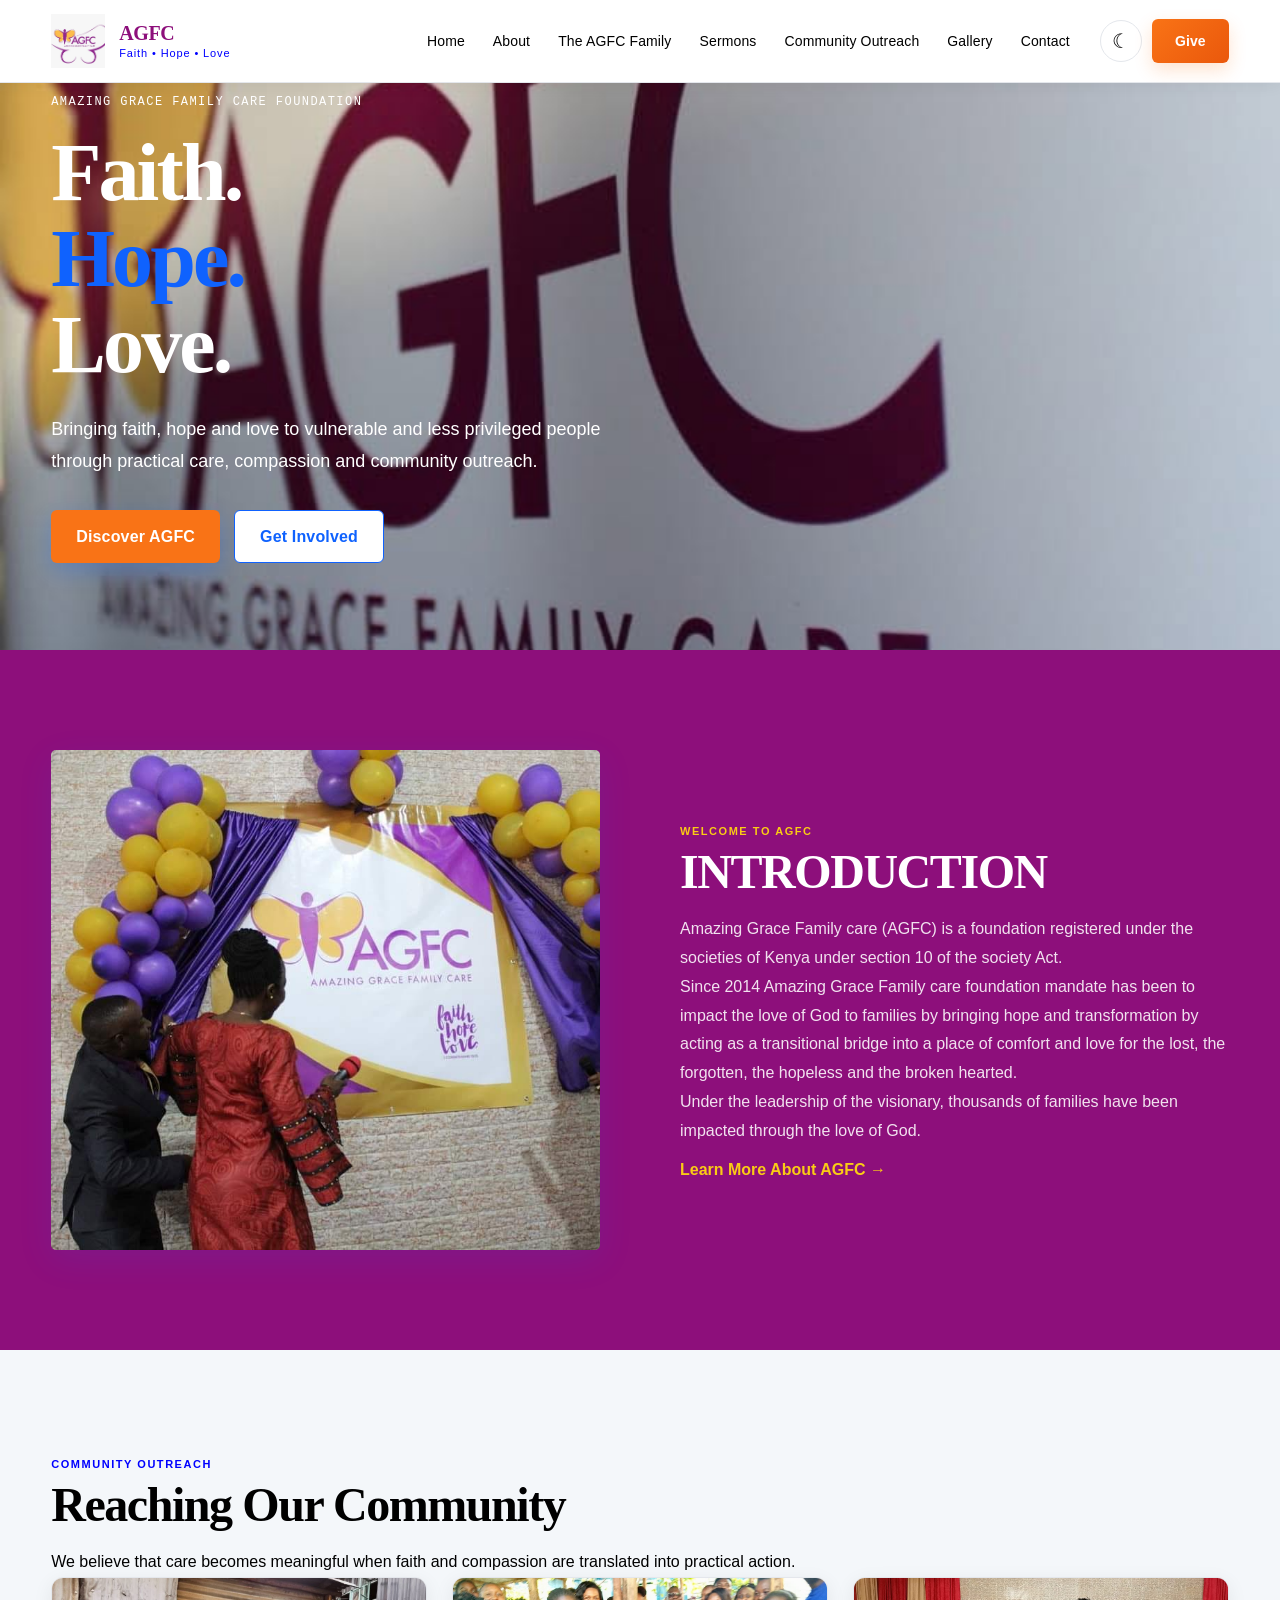
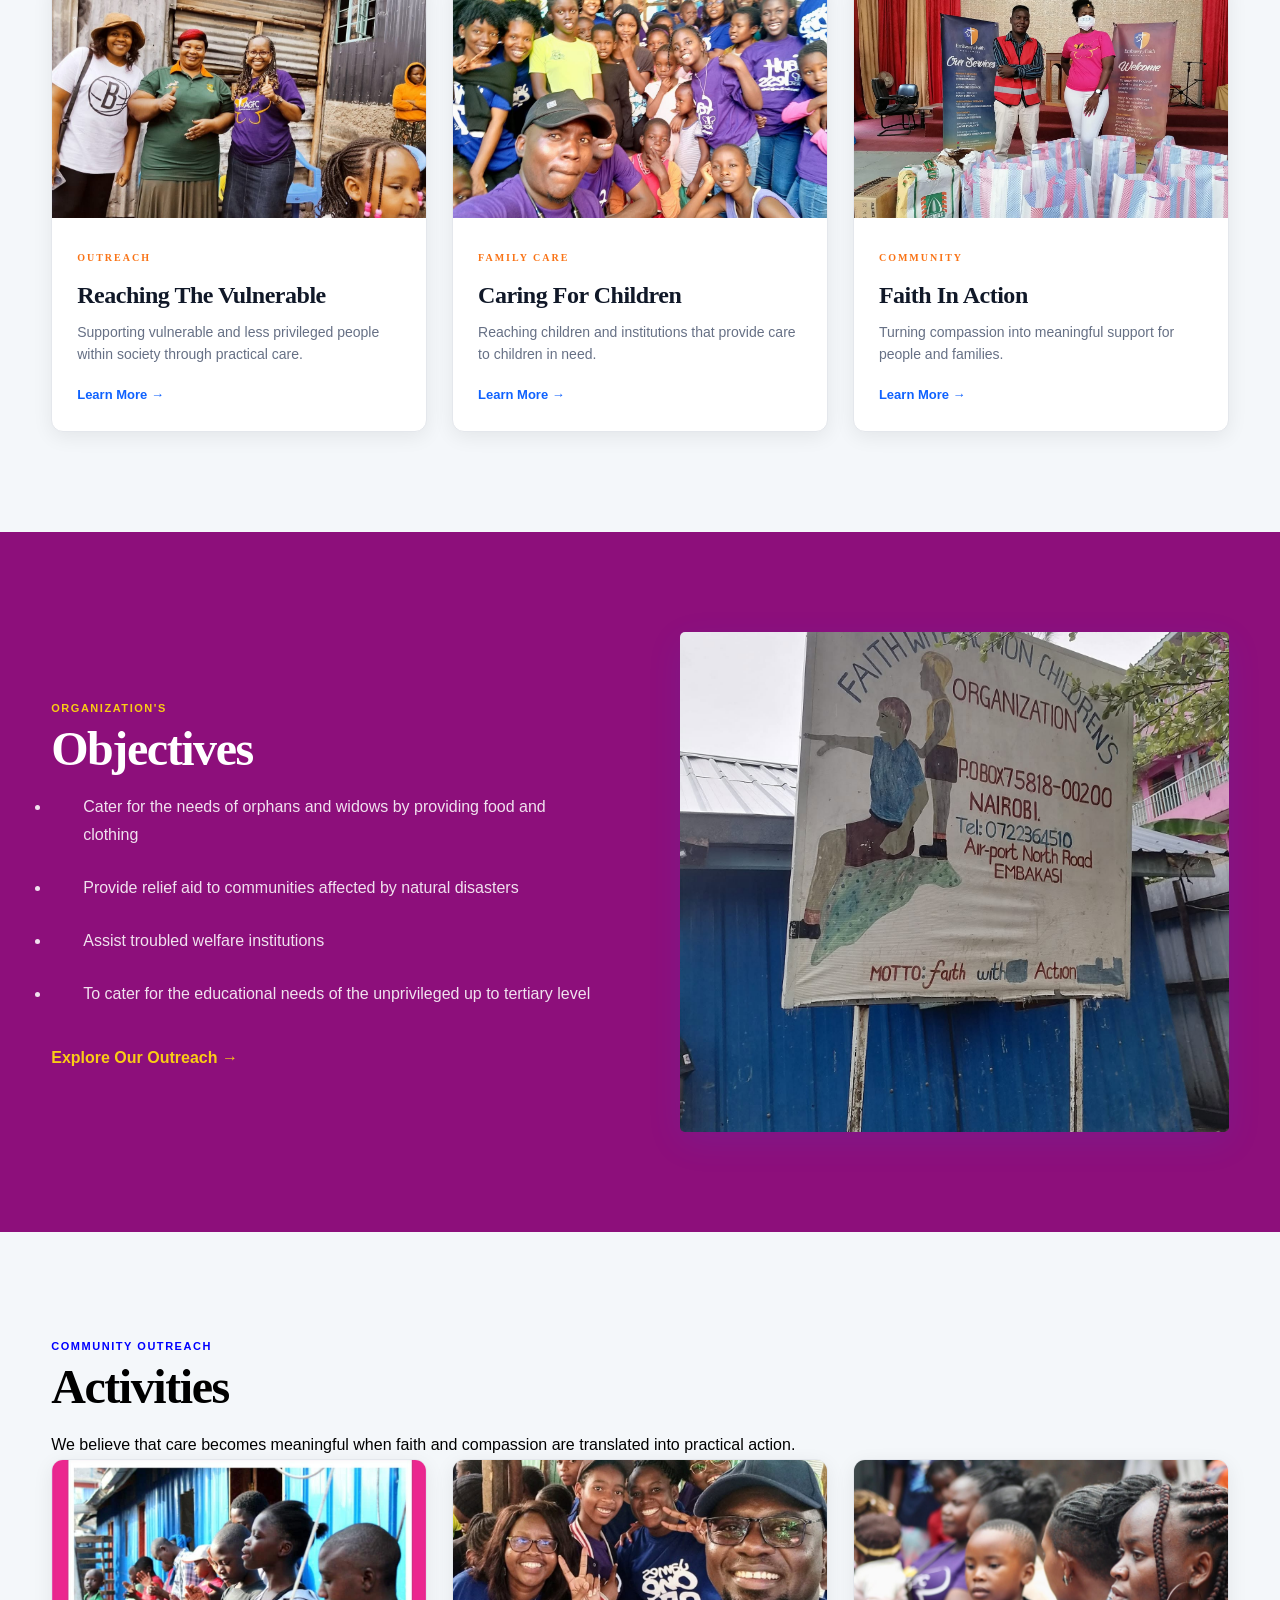
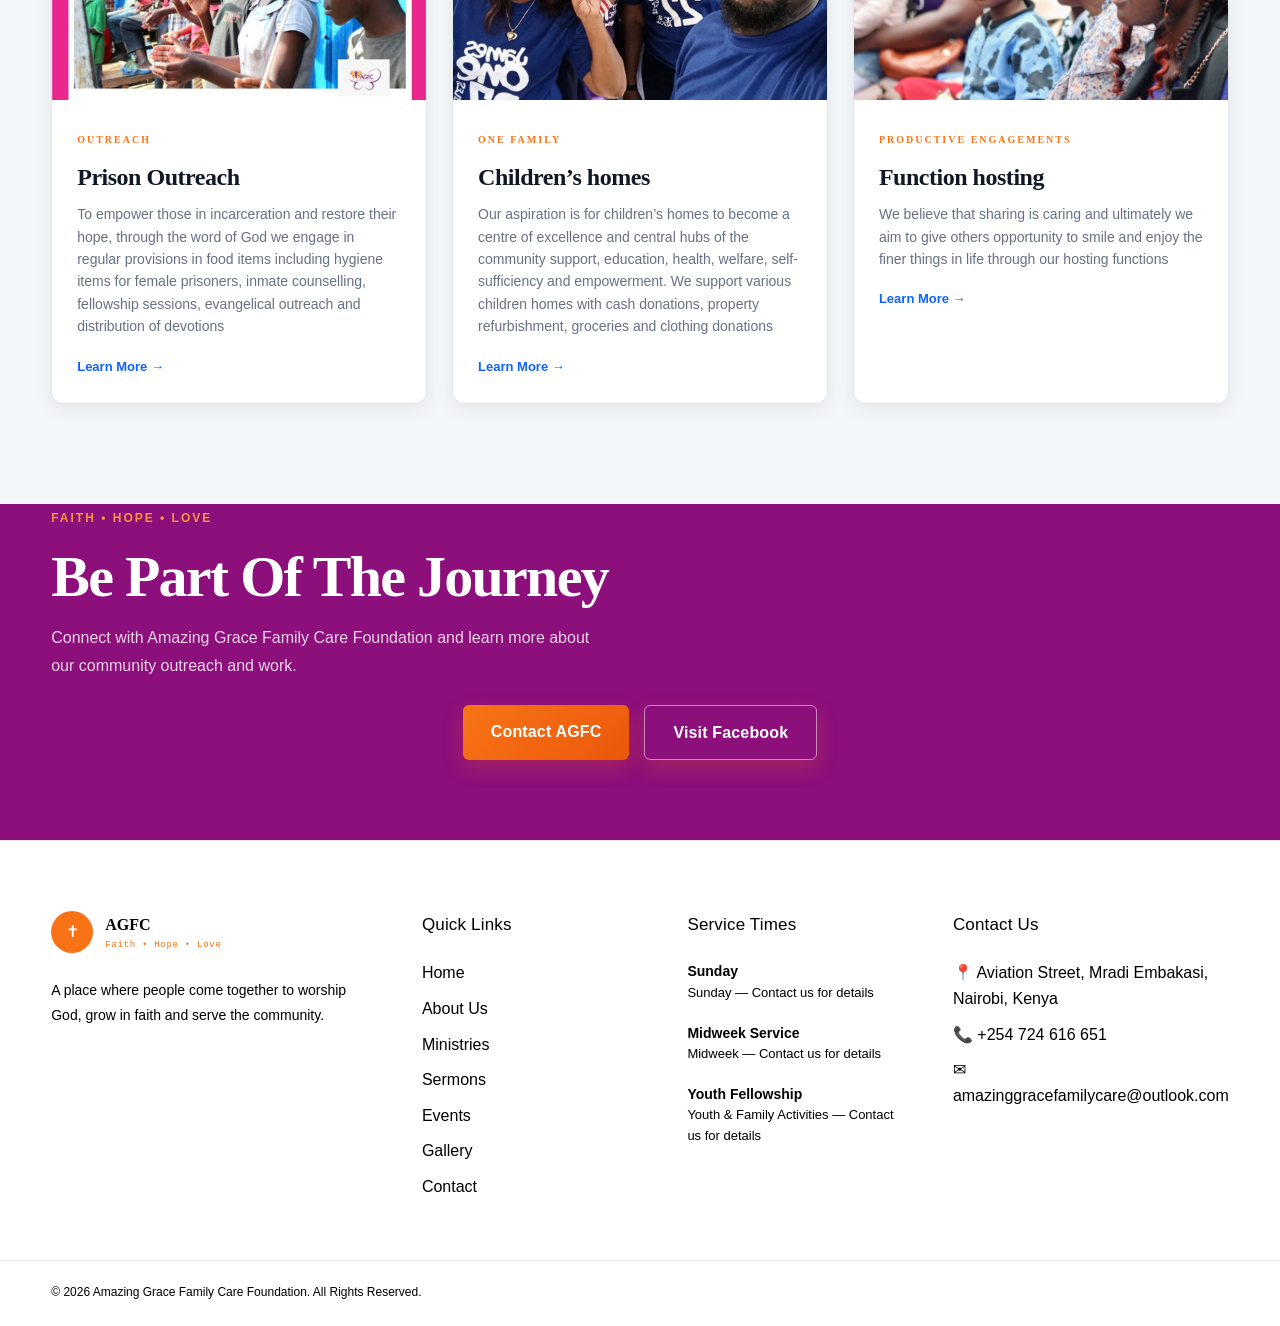
==== commit 957b3490: "Add files via upload" ====
--- a/index.html
+++ b/index.html
@@ -114,29 +114,29 @@
 
                     <span class="section-label">
                         WELCOME TO AGFC
-                    </span>
+                    </span><br>
 
                     <h2>
-                        Faith Put Into
-                        <span>Action</span>
+                     INTRODUCTION
                     </h2>
 
                     <p>
-                        Amazing Grace Family Care Foundation
-                        (AGFC) is a community-focused organization
-                        based in Mradi Embakasi, Nairobi, Kenya.
+                      Amazing Grace Family care (AGFC) is a foundation registered under
+                       the societies of Kenya
+under section 10 of the society Act.
                     </p>
 
                     <p>
-                        We bring faith, hope and love to vulnerable
-                        and less privileged people in society by
-                        ministering to their material needs.
+                     Since 2014 Amazing Grace Family care foundation
+mandate has been to impact the love of God to families by bringing hope and transformation
+by acting as a transitional bridge into a place of comfort and love for the lost,
+ the forgotten, the
+hopeless and the broken hearted. 
                     </p>
 
                     <p>
-                        Our work is about caring for people,
-                        reaching out to communities and turning
-                        compassion into practical action.
+                    Under the leadership of the visionary, thousands of families
+have been impacted through the love of God.
                     </p>
 
                     <a
@@ -306,31 +306,19 @@
                 <div class="welcome-content">
 
                     <span class="section-label">
-                        OUR COMMUNITY
+                     organization's
                     </span>
 
                     <h2>
-                        Reaching Beyond
-                        <span>Our Walls</span>
+                   Objectives 
                     </h2>
 
-                    <p>
-                        AGFC's community outreach includes reaching
-                        institutions and people who need practical
-                        care and support.
-                    </p>
-
-                    <p>
-                        Among the outreach activities shared by
-                        AGFC is a visit to Faith in Action
-                        Children's Home in Mradi Embakasi.
-                    </p>
-
-                    <p>
-                        These efforts reflect our desire to put
-                        faith, hope and love into action through
-                        genuine service.
-                    </p>
+<ul class="objectives-list">
+    <li>Cater for the needs of orphans and widows by providing food and clothing</li>
+    <li>Provide relief aid to communities affected by natural disasters</li>
+    <li>Assist troubled welfare institutions</li>
+    <li>To cater for the educational needs of the unprivileged up to tertiary level</li>
+</ul>
 
                     <a
                         href="ministries.html"
@@ -370,7 +358,7 @@
                     </span>
 
                     <h2>
-                        Reaching Our Community
+                 Activities
                     </h2>
 
                     <p>
@@ -401,13 +389,14 @@
                             </span>
 
                             <h3>
-                                Reaching The Vulnerable
+                            Prison Outreach
                             </h3>
 
                             <p>
-                                Supporting vulnerable and less
-                                privileged people within society
-                                through practical care.
+                               To empower those in incarceration and restore their hope, through
+the word of God we engage in regular provisions in food items including hygiene
+items for female prisoners, inmate counselling, fellowship sessions, evangelical
+outreach and distribution of devotions
                             </p>
 
                             <a href="ministries.html">
@@ -436,13 +425,14 @@
                             </span>
 
                             <h3>
-                                EMBRACING THE HAPPY MOMENTS
+                            Children’s homes
                             </h3>
 
                             <p>
-                                Reaching children and institutions
-                                that provide care to children in
-                                need.
+                              Our aspiration is for children’s homes to become a centre of
+excellence and central hubs of the community support, education, health, welfare,
+self-sufficiency and empowerment. We support various children homes with cash
+donations, property refurbishment, groceries and clothing donations
                             </p>
 
                             <a href="ministries.html">
@@ -467,16 +457,17 @@
                         <div class="ministry-content">
 
                             <span>
-                                COMMUNITY
+                                Productive Engagements
                             </span>
 
                             <h3>
-                                Faith In Action
+                               Function hosting
                             </h3>
 
                             <p>
-                                Turning compassion into meaningful
-                                support for people and families.
+                              We believe that sharing is caring and ultimately we aim to give
+others opportunity to smile and enjoy the finer things in life through our hosting
+functions
                             </p>
 
                             <a href="ministries.html">
--- a/style.css
+++ b/style.css
@@ -5952,52 +5952,180 @@
 
 
 /* =========================================
-   SECTION HEADING — LIGHT AND DARK MODES
+   1. GENERAL SECTION LABEL
    ========================================= */
 
-/* LIGHT MODE: black text */
-:root:not([data-theme="dark"]):not(.dark-theme)
-.section-heading .section-label,
-:root:not([data-theme="dark"]):not(.dark-theme)
-.section-heading h2,
-:root:not([data-theme="dark"]):not(.dark-theme)
+/* Light mode */
+.section-heading .section-label {
+    color: blue !important;
+}
+
+/* Dark mode */
+html[data-theme="dark"] .section-heading .section-label,
+body[data-theme="dark"] .section-heading .section-label,
+html.dark-theme .section-heading .section-label,
+body.dark-theme .section-heading .section-label {
+    color: #FB923C !important;
+}
+
+
+/* =========================================
+   2. GENERAL SECTION HEADING — H2
+   ========================================= */
+
+/* Light mode */
+.section-heading h2 {
+    color: #000000 !important;
+}
+
+/* Dark mode */
+html[data-theme="dark"] .section-heading h2,
+body[data-theme="dark"] .section-heading h2,
+html.dark-theme .section-heading h2,
+body.dark-theme .section-heading h2 {
+    color: #FFFFFF !important;
+}
+
+
+/* =========================================
+   3. GENERAL SECTION DESCRIPTION
+   ========================================= */
+
+/* Light mode */
 .section-heading p {
     color: #000000 !important;
 }
 
-/* DARK MODE: white text */
-[data-theme="dark"] .section-heading .section-label,
-[data-theme="dark"] .section-heading h2,
-[data-theme="dark"] .section-heading p,
-.dark-theme .section-heading .section-label,
-.dark-theme .section-heading h2,
-.dark-theme .section-heading p {
-    color: #ffffff !important;
-}
-
-
-
-[data-theme="dark"] .contact-info .section-label,
-.dark-theme .contact-info .section-label {
-color: #fb923c;
-}
-
-
-
-/* Logo text — same color in light and dark mode */
+/* Dark mode */
+html[data-theme="dark"] .section-heading p,
+body[data-theme="dark"] .section-heading p,
+html.dark-theme .section-heading p,
+body.dark-theme .section-heading p {
+    color: #FFFFFF !important;
+}
+
+
+/* =========================================
+   4. LOGO NAME
+   ========================================= */
+
 .logo-text strong {
     color: #8D0F7B !important;
     font-style: normal;
 }
 
+
+/* =========================================
+   5. LOGO TAGLINE
+   ========================================= */
+
+/* Light mode */
 .logo-text span {
-   color:blue;
+    color: blue !important;
     font-style: normal;
 }
 
-
-
-[data-theme="dark"] .logo-text span,
-.dark-theme .logo-text span {
-color: #fb923c;
-}+/* Dark mode */
+html[data-theme="dark"] .logo-text span,
+body[data-theme="dark"] .logo-text span,
+html.dark-theme .logo-text span,
+body.dark-theme .logo-text span {
+    color: #FB923C !important;
+}
+
+
+/* =========================================
+   6. CONTACT FORM SECTION LABEL
+   ========================================= */
+
+/* Light mode */
+.contact-form-wrapper .section-label {
+    color: #FB923C !important;
+}
+
+/* Dark mode */
+html[data-theme="dark"] .contact-form-wrapper .section-label,
+body[data-theme="dark"] .contact-form-wrapper .section-label,
+html.dark-theme .contact-form-wrapper .section-label,
+body.dark-theme .contact-form-wrapper .section-label {
+    color: #FB923C !important;
+}
+
+
+/* =========================================
+   7. MINISTRIES SECTION — H2
+   ========================================= */
+
+/* Light mode */
+.ministries-preview .section-heading h2 {
+    color: #000000 !important;
+}
+
+/* Dark mode */
+html[data-theme="dark"] .ministries-preview .section-heading h2,
+body[data-theme="dark"] .ministries-preview .section-heading h2,
+html.dark-theme .ministries-preview .section-heading h2,
+body.dark-theme .ministries-preview .section-heading h2 {
+    color: #FFFFFF !important;
+}
+
+
+/* =========================================
+   8. MINISTRIES SECTION — PARAGRAPH
+   ========================================= */
+
+/* Light mode */
+.ministries-preview .section-heading p {
+    color: #000000 !important;
+}
+
+/* Dark mode */
+html[data-theme="dark"] .ministries-preview .section-heading p,
+body[data-theme="dark"] .ministries-preview .section-heading p,
+html.dark-theme .ministries-preview .section-heading p,
+body.dark-theme .ministries-preview .section-heading p {
+    color: #FFFFFF !important;
+}
+
+
+
+/* =========================================
+   PHOTO GALLERY LABEL
+   ========================================= */
+
+/* Light mode: Blue */
+.media-section-heading-1 .section-label.gallery-photo-label {
+    color: blue !important;
+}
+
+/* Dark mode: Orange */
+html[data-theme="dark"] .media-section-heading-1 .section-label.gallery-photo-label,
+body[data-theme="dark"] .media-section-heading-1 .section-label.gallery-photo-label,
+html.dark-theme .media-section-heading-1 .section-label.gallery-photo-label,
+body.dark-theme .media-section-heading-1 .section-label.gallery-photo-label {
+    color: #FB923C !important;
+}
+
+
+/* =========================================
+   VIDEO GALLERY LABEL
+   ========================================= */
+
+/* Light and dark modes: Orange */
+.media-section-heading .section-label.gallery-photo-label,
+html[data-theme="dark"] .media-section-heading .section-label.gallery-photo-label,
+body[data-theme="dark"] .media-section-heading .section-label.gallery-photo-label,
+html.dark-theme .media-section-heading .section-label.gallery-photo-label,
+body.dark-theme .media-section-heading .section-label.gallery-photo-label {
+    color: #FB923C !important;
+}
+
+
+
+.objectives-list li {
+    position: relative;
+    padding-left: 32px;
+    margin-bottom: 24px; /* Vertical spacing between objectives */
+    line-height: 1.8;
+
+}
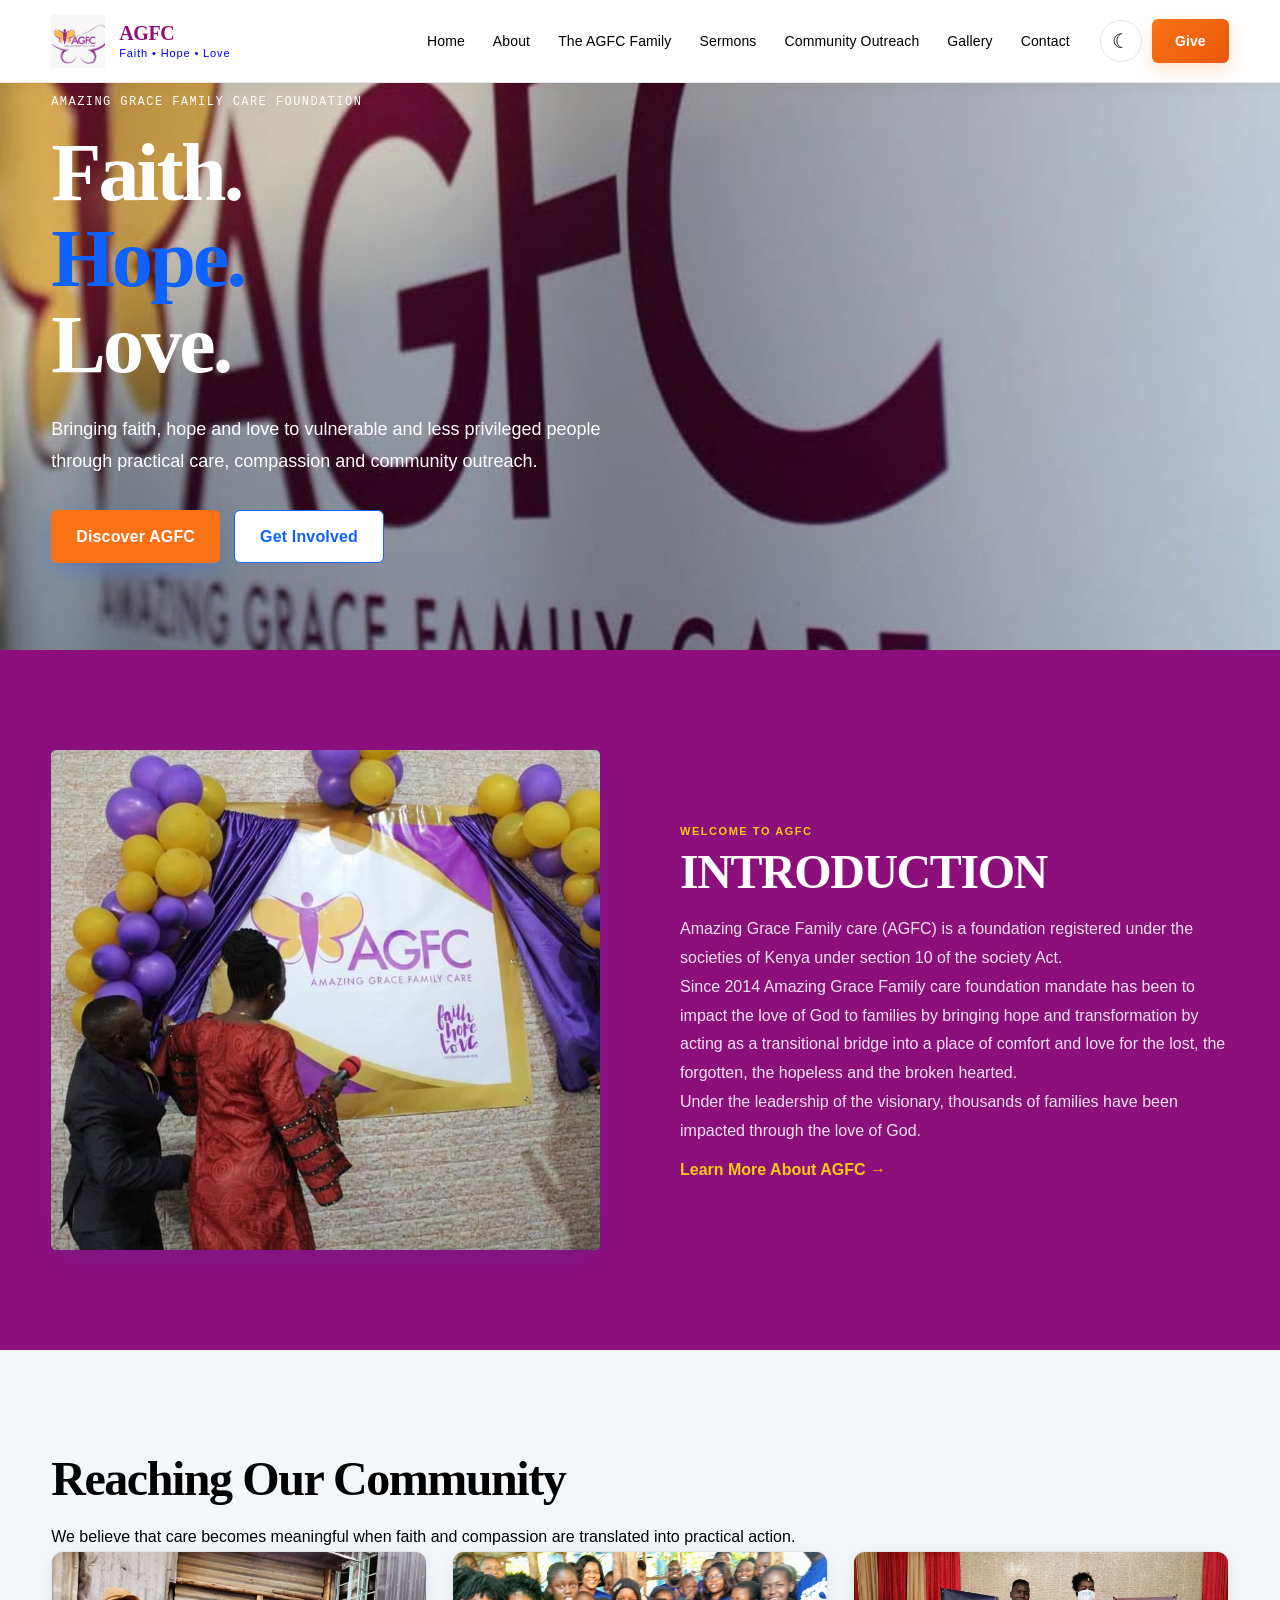
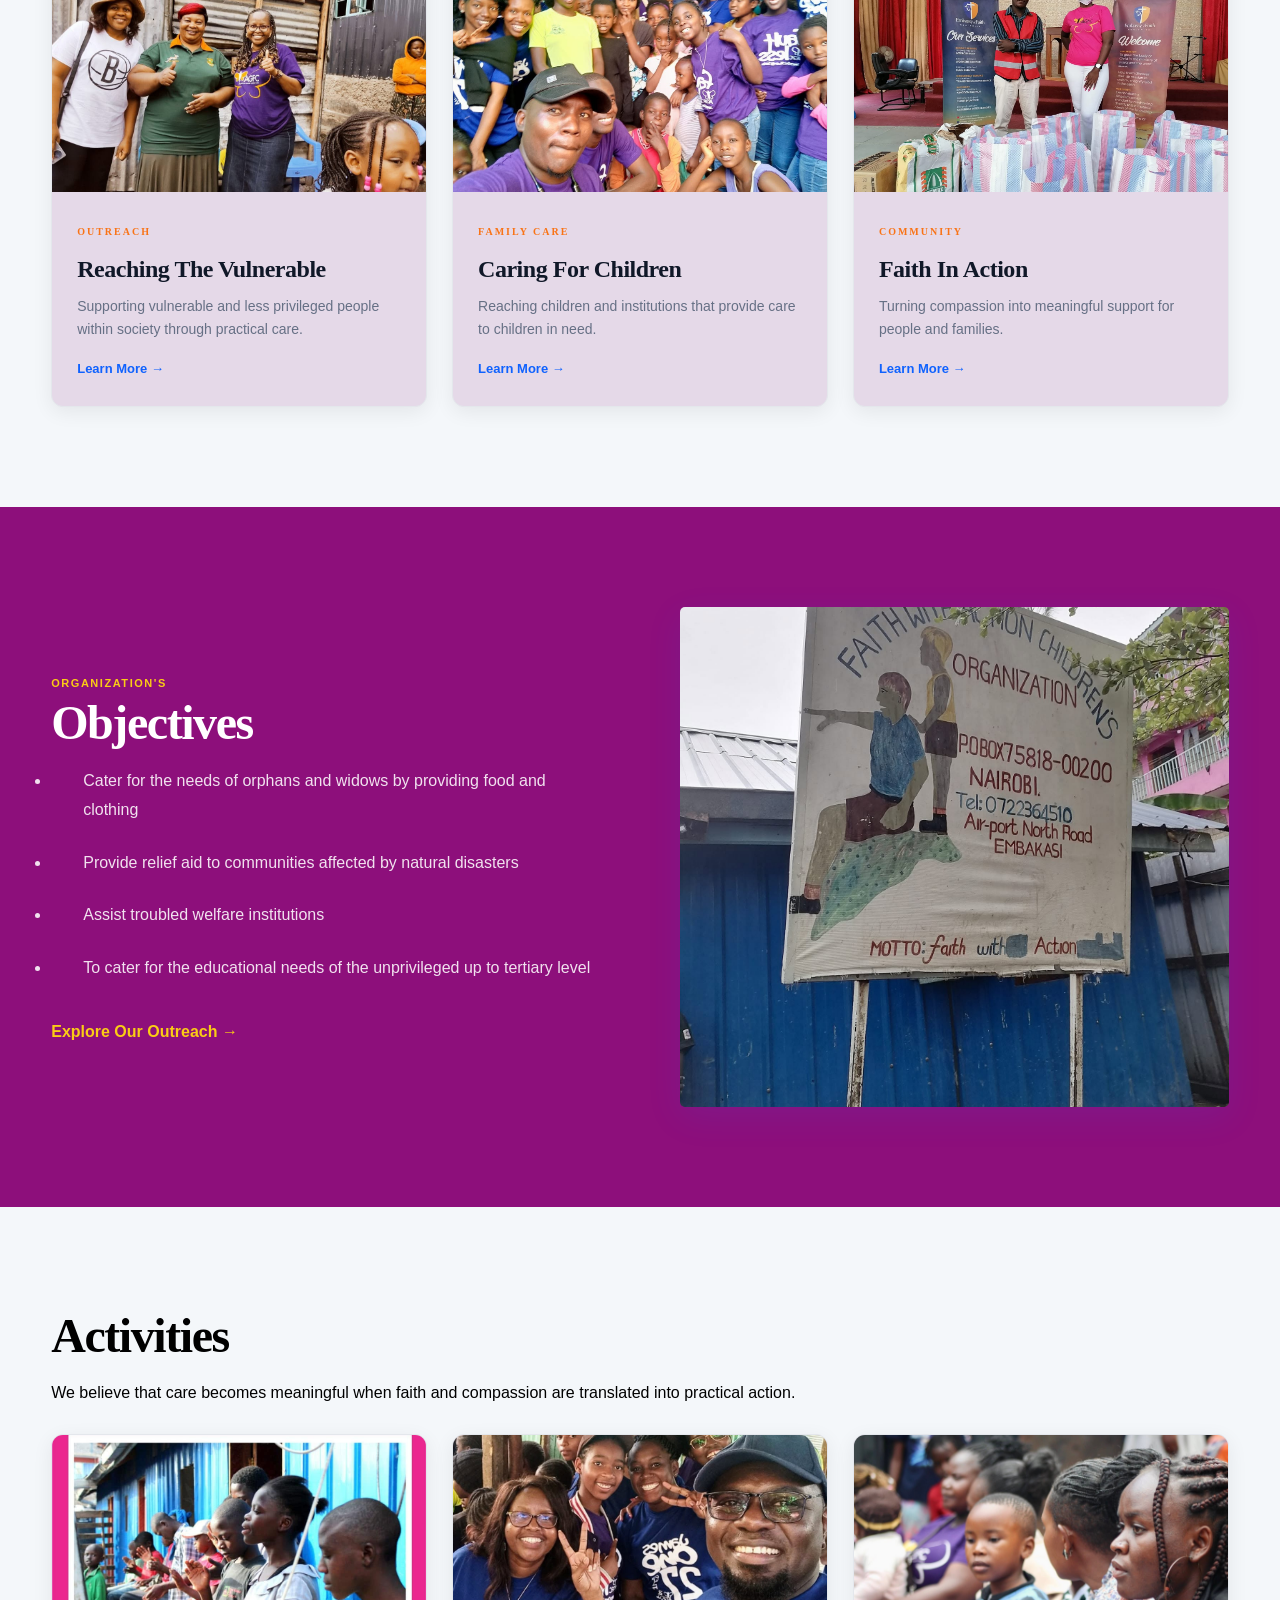
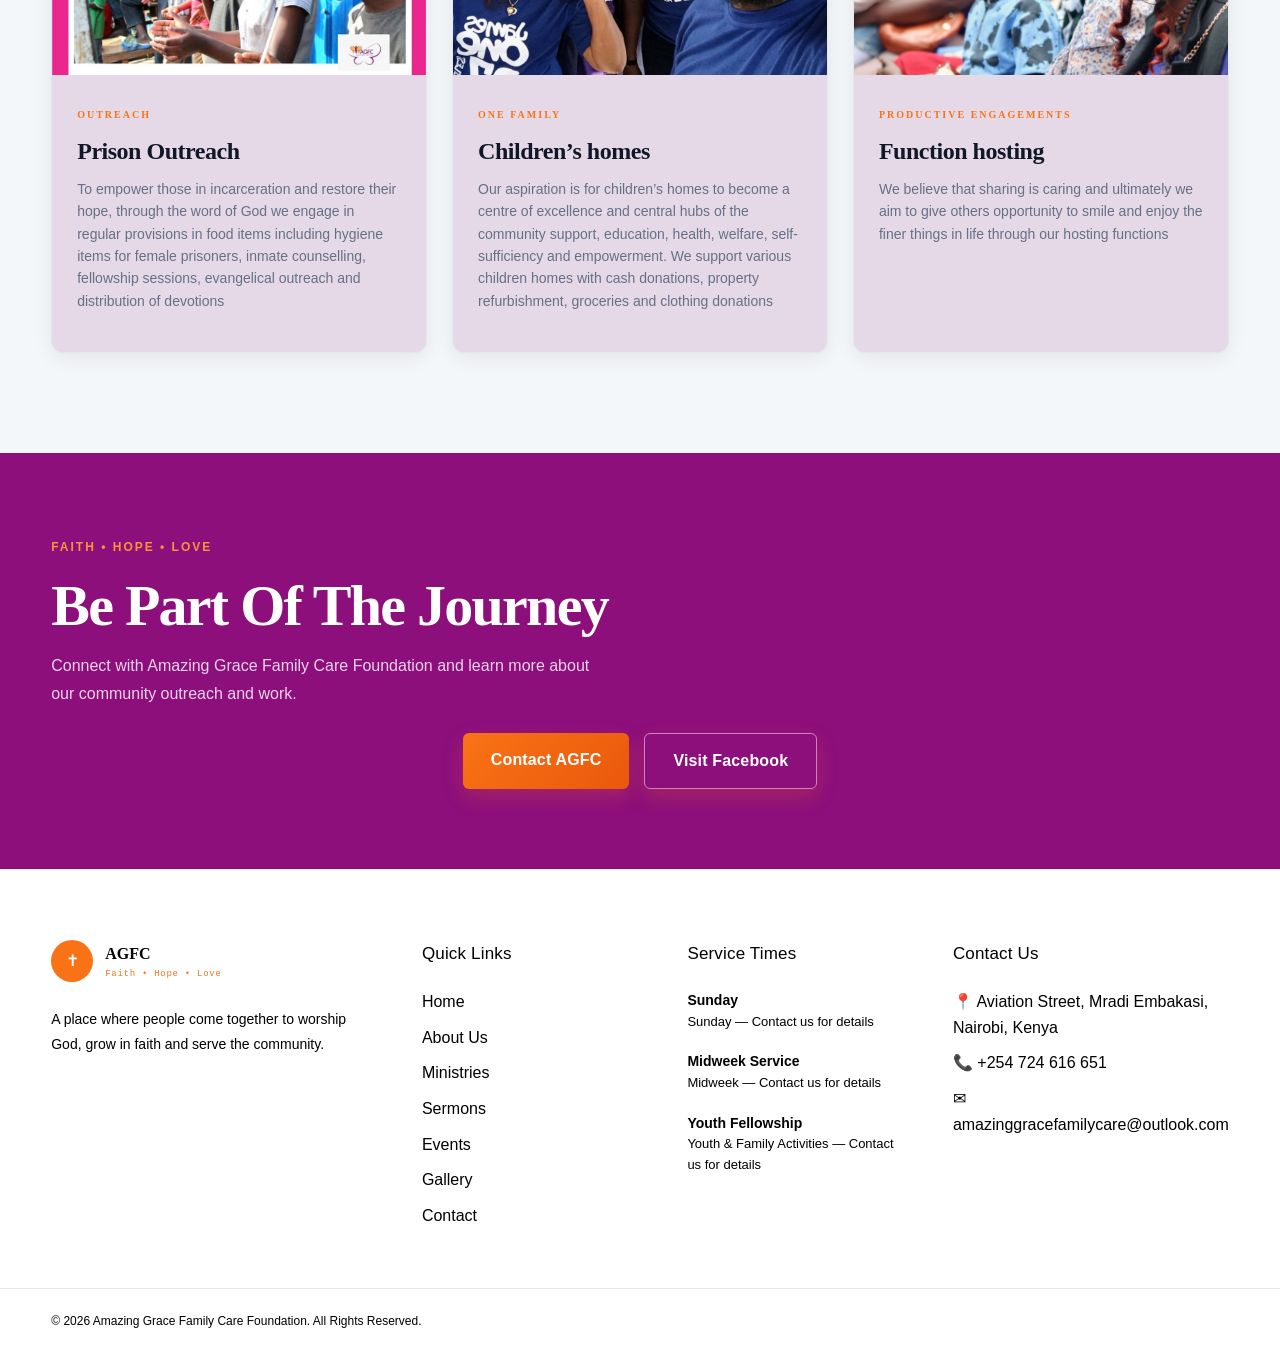
==== commit 8c4f54ad: "Add files via upload" ====
--- a/index.html
+++ b/index.html
@@ -161,7 +161,7 @@
 
                 <div class="section-heading">
 
-                    <span class="section-label">
+                    <span class="section-label" style="display: none;">
                         COMMUNITY OUTREACH
                     </span>
 
@@ -305,7 +305,7 @@
 
                 <div class="welcome-content">
 
-                    <span class="section-label">
+                    <span class="section-label" >
                      organization's
                     </span>
 
@@ -353,7 +353,7 @@
 
                 <div class="section-heading">
 
-                    <span class="section-label">
+                    <span class="section-label" style="display: none;">
                         COMMUNITY OUTREACH
                     </span>
 
@@ -367,7 +367,7 @@
                         into practical action.
                     </p>
 
-                </div>
+                </div><br>
 
 
                 <div class="ministry-grid">
@@ -399,7 +399,7 @@
 outreach and distribution of devotions
                             </p>
 
-                            <a href="ministries.html">
+                            <a href="ministries.html" style="display: none;">
                                 Learn More →
                             </a>
 
@@ -435,7 +435,7 @@
 donations, property refurbishment, groceries and clothing donations
                             </p>
 
-                            <a href="ministries.html">
+                            <a href="ministries.html" style="display: none;">
                                 Learn More →
                             </a>
 
@@ -470,7 +470,7 @@
 functions
                             </p>
 
-                            <a href="ministries.html">
+                            <a href="ministries.html" style="display: none;">
                                 Learn More →
                             </a>
 
@@ -491,7 +491,7 @@
 
 
 
-            <div class="container">
+            <div class="container" style="padding-top: 5rem; padding-bottom: 0rem;">
 
                 <div class="cta-content">
 
@@ -546,6 +546,9 @@
 
     <!-- COMPONENTS -->
     <script src="components.js"></script>
+    
+<script src="give-modal.js" defer></script>
+
 
 </body>
 
--- a/style.css
+++ b/style.css
@@ -1360,7 +1360,7 @@
 .ministry-card {
 
     background:
-        var(--surface);
+        gainsboro;
 
     border-radius:
         12px;
@@ -5541,7 +5541,7 @@
     --ministries-label: #FACC15;
 
     /* Ministry cards */
-    --ministry-card-bg: #FFFFFF;
+    --ministry-card-bg: #E5D9E8;
     --ministry-card-border: #E4E7EC;
     --ministry-card-heading: #101828;
     --ministry-card-text: #667085;
@@ -5589,7 +5589,7 @@
     --ministries-label: #FDE047;
 
     /* Ministry cards */
-    --ministry-card-bg: #111827;
+    --ministry-card-bg:  #2a2d2f;
     --ministry-card-border: #2a2d2f;
     --ministry-card-heading: #F8FAFC;
     --ministry-card-text: #CBD5E1;
@@ -6129,3 +6129,173 @@
     line-height: 1.8;
 
 }
+
+
+
+/* =====================================
+   IMAGE LIGHTBOX MODAL
+===================================== */
+
+.image-gallery .gallery-image img {
+    cursor: zoom-in;
+}
+
+/* Modal background */
+.image-lightbox {
+    position: fixed;
+    inset: 0;
+    z-index: 99999;
+    display: flex;
+    align-items: center;
+    justify-content: center;
+    padding: 60px 80px;
+    background: rgba(0, 0, 0, 0.92);
+    opacity: 0;
+    visibility: hidden;
+    pointer-events: none;
+    transition: opacity 0.25s ease, visibility 0.25s ease;
+}
+
+.image-lightbox.active {
+    opacity: 1;
+    visibility: visible;
+    pointer-events: auto;
+}
+
+/* Image and caption container */
+.lightbox-content {
+    display: flex;
+    flex-direction: column;
+    align-items: center;
+    justify-content: center;
+    width: 100%;
+    height: 100%;
+    gap: 12px;
+}
+
+.lightbox-content img {
+    display: block;
+    max-width: 100%;
+    max-height: calc(100vh - 150px);
+    width: auto;
+    height: auto;
+    object-fit: contain;
+    border-radius: 8px;
+    box-shadow: 0 8px 35px rgba(0, 0, 0, 0.35);
+}
+
+.lightbox-caption {
+    margin: 0;
+    color: #fff;
+    text-align: center;
+    font-size: 15px;
+}
+
+.lightbox-counter {
+    color: #d1d5db;
+    font-size: 13px;
+}
+
+/* Close button */
+.lightbox-close {
+    position: absolute;
+    top: 18px;
+    right: 26px;
+    z-index: 2;
+    width: 46px;
+    height: 46px;
+    border: none;
+    border-radius: 50%;
+    background: rgba(255, 255, 255, 0.12);
+    color: #fff;
+    font-size: 34px;
+    line-height: 1;
+    cursor: pointer;
+    transition: background 0.2s ease, transform 0.2s ease;
+}
+
+.lightbox-close:hover {
+    background: #dc2626;
+    transform: rotate(90deg);
+}
+
+/* Previous and next buttons */
+.lightbox-arrow {
+    position: absolute;
+    top: 50%;
+    z-index: 2;
+    display: flex;
+    align-items: center;
+    justify-content: center;
+    width: 48px;
+    height: 58px;
+    border: none;
+    border-radius: 8px;
+    background: rgba(255, 255, 255, 0.14);
+    color: #fff;
+    font-size: 25px;
+    cursor: pointer;
+    transform: translateY(-50%);
+    transition: background 0.2s ease;
+}
+
+.lightbox-arrow:hover {
+    background: #2563eb;
+}
+
+.lightbox-prev {
+    left: 20px;
+}
+
+.lightbox-next {
+    right: 20px;
+}
+
+/* Keep page from scrolling behind the modal */
+body.lightbox-open {
+    overflow: hidden;
+}
+
+/* Mobile adjustments */
+@media (max-width: 600px) {
+    .image-lightbox {
+        padding: 60px 12px;
+    }
+
+    .lightbox-content img {
+        max-width: 100%;
+        max-height: calc(100vh - 170px);
+    }
+
+    .lightbox-close {
+        top: 12px;
+        right: 12px;
+        width: 42px;
+        height: 42px;
+    }
+
+    .lightbox-arrow {
+        top: auto;
+        bottom: 16px;
+        width: 44px;
+        height: 44px;
+        border-radius: 50%;
+        transform: none;
+    }
+
+    .lightbox-prev {
+        left: calc(50% - 54px);
+    }
+
+    .lightbox-next {
+        right: calc(50% - 54px);
+    }
+
+    .lightbox-caption {
+        margin-bottom: 48px;
+    }
+
+    .lightbox-counter {
+        margin-bottom: 42px;
+    }
+}
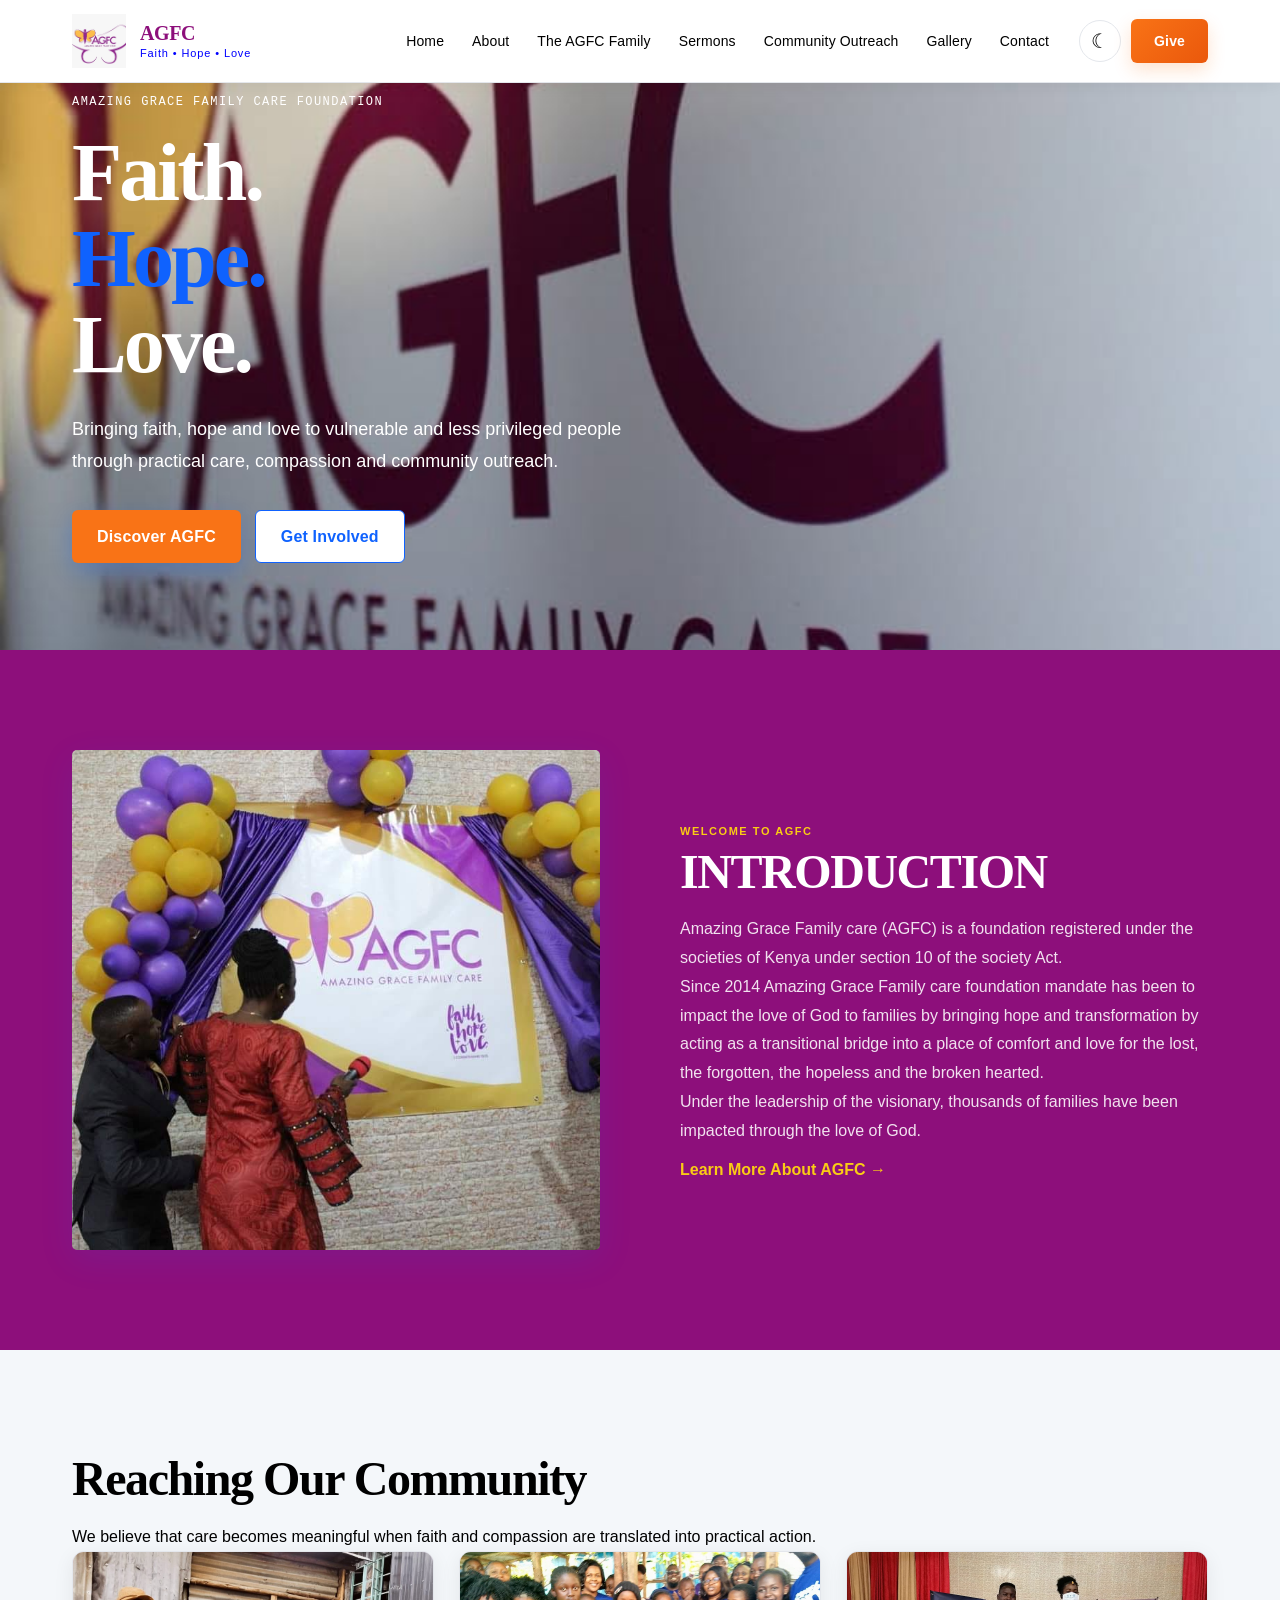
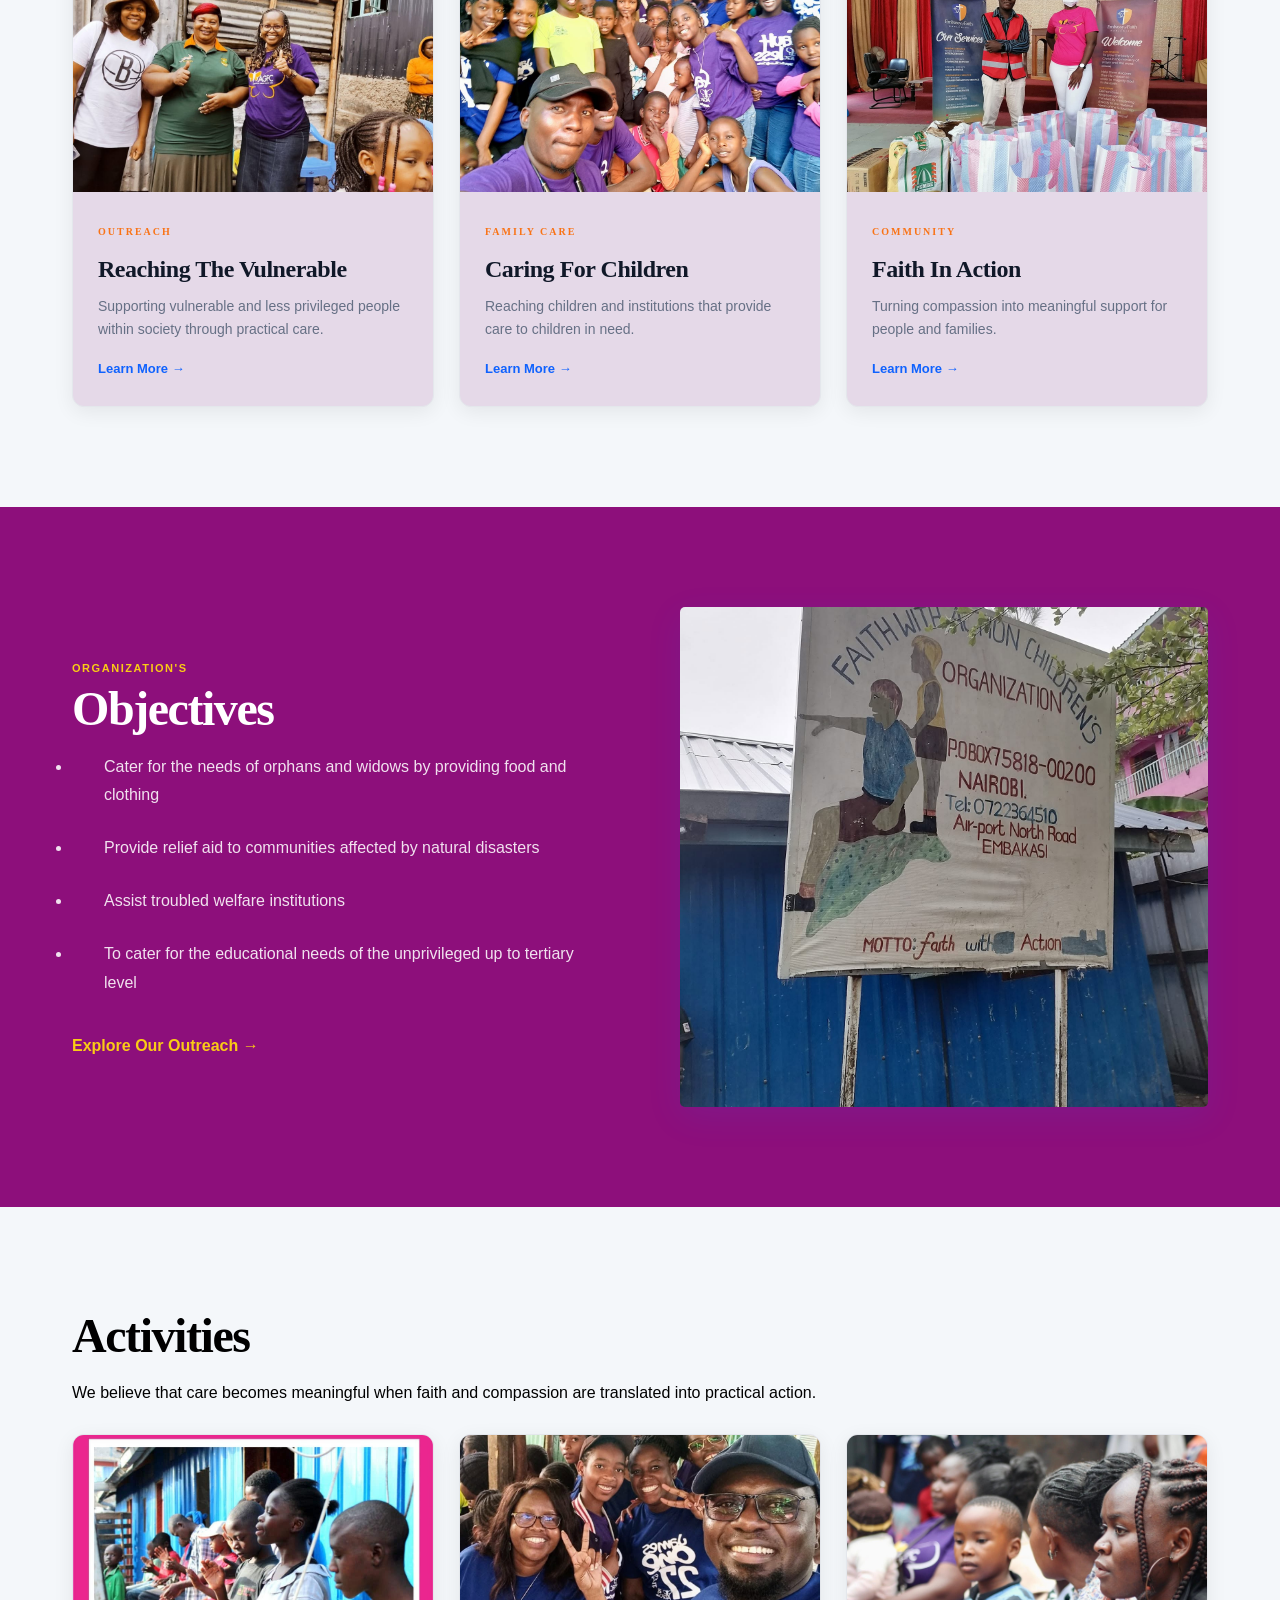
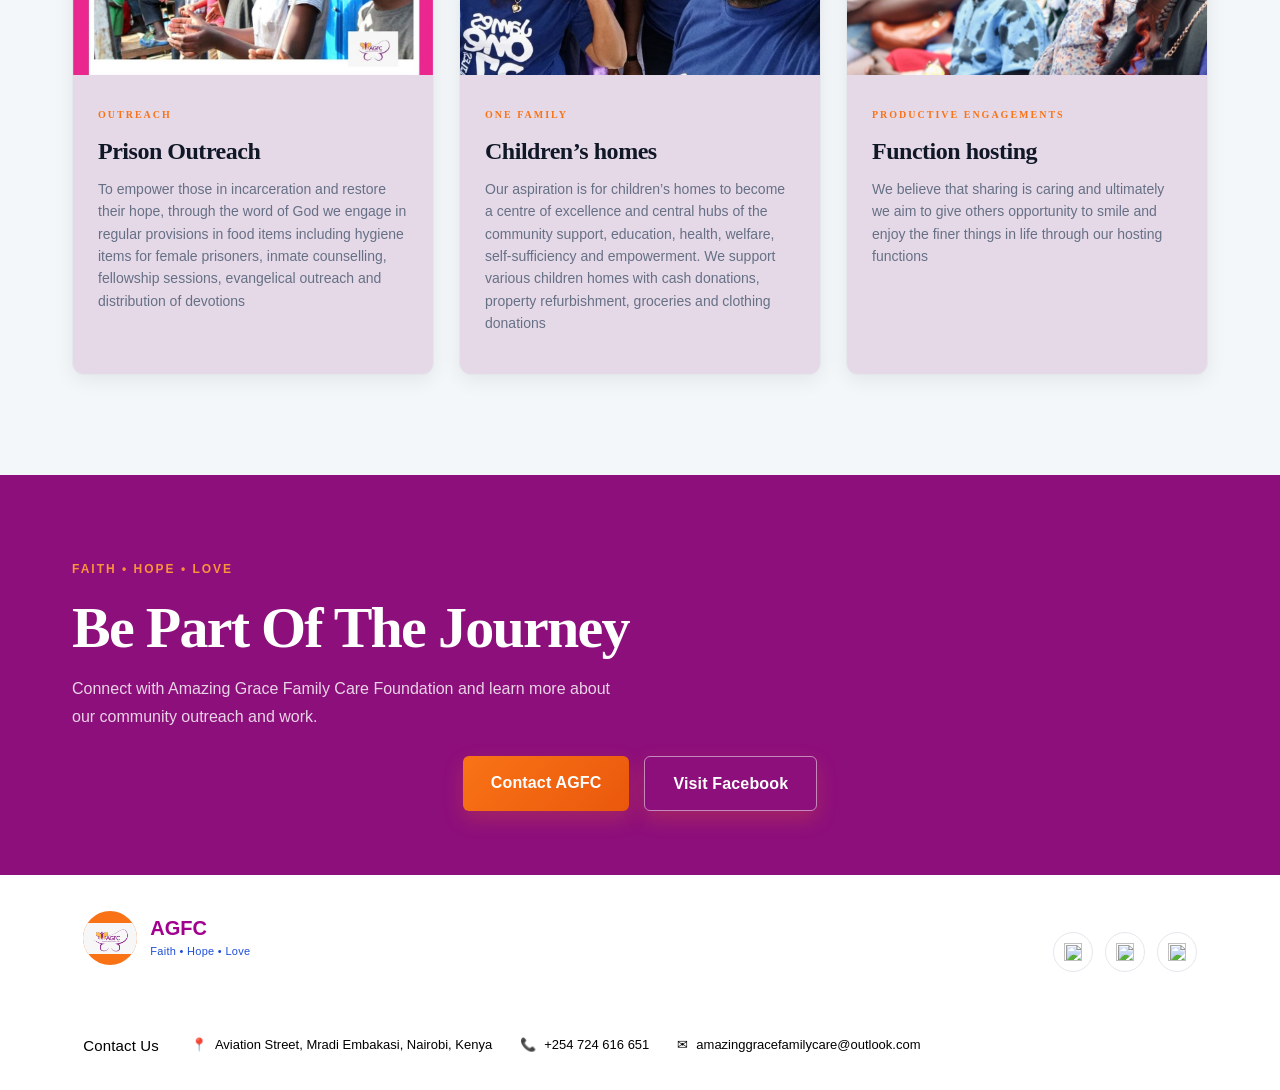
==== commit 79bb7444: "Add files via upload" ====
--- a/index.html
+++ b/index.html
@@ -491,7 +491,7 @@
 
 
 
-            <div class="container" style="padding-top: 5rem; padding-bottom: 0rem;">
+            <div class="container" style="padding-top: 5rem; padding-bottom: 4rem;">
 
                 <div class="cta-content">
 
--- a/style.css
+++ b/style.css
@@ -27,7 +27,7 @@
 
     /* MAIN PAGE BACKGROUND */
     --background: #8D0F7B;
-
+ font-family: "Segoe UI", Arial, sans-serif;
     /* OTHER SECTIONS */
     --surface: #ffffff;
     --surface-alt: #eef5ff;
@@ -2667,6 +2667,7 @@
 
     transition:
         transform 0.5s ease;
+            border-radius: 12px;
 }
 
 
@@ -2697,6 +2698,7 @@
 
     color:
         #ffffff;
+            border-radius: 12px;
 }
 
 
@@ -2933,111 +2935,191 @@
 
 
 /* =========================================================
-   GALLERY MEDIA
+   GALLERY MEDIA — FULL IMAGE VISIBILITY
    ========================================================= */
 
-
-
-.media-section-heading {
-
-    margin-bottom:
-        45px;
-}
-
-
-.media-section-heading h2 {
-
-    margin-top:
-        10px;
-
-    color:
-        var(--text);
-
-    font-size:
-        clamp(34px, 4vw, 48px);
-}
-
-/* =========================================================
-   IMAGE GALLERY
+.gallery-media-section {
+    width: 100%;
+    padding: 90px 0;
+    background-color: #F4F7FA;
+}
+
+.gallery-media-section .container {
+    width: 100%;
+    max-width: 1200px;
+    margin-inline: auto;
+    background: transparent;
+}
+
+.media-section-heading-1 {
+    margin-bottom: 40px;
+    background: transparent;
+}
+
+/* Gallery layout */
+.image-gallery {
+    display: grid;
+    grid-template-columns: repeat(4, minmax(0, 1fr));
+    align-items: start;
+    gap: 18px;
+    width: 100%;
+    margin: 0;
+    padding: 0;
+}
+
+/* Each image wrapper grows to fit its image */
+.image-gallery .gallery-image {
+    position: relative;
+    display: block;
+    width: 100%;
+    height: auto;
+    min-width: 0;
+    margin: 0;
+    padding: 0;
+    overflow: hidden;
+    border-radius: 12px;
+    background: transparent;
+    box-shadow: none;
+}
+
+/* Show the complete original photograph */
+.image-gallery .gallery-image img {
+    display: block;
+    position: static;
+    width: 100%;
+    height: auto;
+    max-width: 100%;
+    margin: 0;
+    padding: 0;
+    object-fit: contain;
+    object-position: center;
+    border-radius: 12px;
+    transform: none;
+    transition: transform 0.35s ease;
+}
+
+/* Subtle hover effect without clipping the photograph */
+.image-gallery .gallery-image:hover img {
+    transform: scale(1.02);
+}
+
+/* Second gallery section, if used */
+.gallery-media-section-2 {
+    width: 100%;
+    padding: 90px 0;
+    background-color: #8D0F7B;
+}
+
+.gallery-media-section-2 .container,
+.gallery-media-section-2 .media-section-heading,
+.gallery-media-section-2 .image-gallery {
+    background: transparent;
+}
+
+/* Dark mode */
+[data-theme="dark"] .gallery-media-section,
+.dark-theme .gallery-media-section {
+    background-color: #000000;
+}
+
+/* Tablet */
+@media (max-width: 900px) {
+    .gallery-media-section,
+    .gallery-media-section-2 {
+        padding: 60px 0;
+    }
+
+    .image-gallery {
+        grid-template-columns: repeat(2, minmax(0, 1fr));
+        gap: 16px;
+    }
+}
+
+/* Mobile */
+@media (max-width: 600px) {
+    .gallery-media-section,
+    .gallery-media-section-2 {
+        padding: 40px 0;
+    }
+
+    .gallery-media-section .container,
+    .gallery-media-section-2 .container {
+        padding-inline: 16px;
+    }
+
+    .image-gallery {
+        grid-template-columns: minmax(0, 1fr);
+        gap: 20px;
+    }
+
+    .image-gallery .gallery-image img {
+        transform: none;
+    }
+}
+
+
+/* =========================================================
+   RESPONSIVE — GALLERY PAGE
    ========================================================= */
 
-.image-gallery {
-
-    display:
-        grid;
-
-    grid-template-columns:
-        repeat(4, 1fr);
-
-    gap:
-        18px;
-
-    width:
-        100%;
-
-    margin:
-        0;
-
-    padding:
-        0;
-}
-
-
-.gallery-image {
-
-    width:
-        100%;
-
-    height:
-        280px;
-
-    margin:
-        0;
-
-    padding:
-        0;
-
-    overflow:
-        hidden;
-
-    border-radius:
-        12px;
-
-    background:
-        var(--surface);
-}
-
-
-.gallery-image img {
-
-    width:
-        100%;
-
-    height:
-        100%;
-
-    display:
-        block;
-
-    margin:
-        0;
-
-    padding:
-        0;
-
-    object-fit:
-        cover;
-
-    transition:
-        transform 0.5s ease;
-}
-
-
-.gallery-image:hover img {
-
-    transform:
-        scale(1.06);
-}
+@media (max-width: 900px) {
+    .gallery-grid {
+        grid-template-columns: repeat(2, minmax(0, 1fr));
+    }
+
+    .gallery-item.gallery-large {
+        grid-column: span 2;
+        grid-row: span 1;
+    }
+
+    .gallery-story-grid {
+        grid-template-columns: 1fr;
+        gap: 40px;
+    }
+
+    .values-grid {
+        grid-template-columns: repeat(2, minmax(0, 1fr));
+    }
+
+    .video-gallery {
+        grid-template-columns: 1fr;
+    }
+}
+
+@media (max-width: 600px) {
+    .gallery-intro,
+    .gallery-section,
+    .gallery-story,
+    .gallery-values {
+        padding: 50px 0;
+    }
+
+    .gallery-grid {
+        grid-template-columns: minmax(0, 1fr);
+        grid-auto-rows: 260px;
+    }
+
+    .gallery-item.gallery-large,
+    .gallery-item.gallery-wide {
+        grid-column: span 1;
+        grid-row: span 1;
+    }
+
+    .gallery-story-image img {
+        height: auto;
+        max-height: 350px;
+        object-fit: contain;
+    }
+
+    .values-grid {
+        grid-template-columns: 1fr;
+    }
+
+    .video-thumbnail {
+        height: 220px;
+    }
+}
+
 
 
 /* =========================================================
@@ -4743,6 +4825,155 @@
 }
 
 
+
+/* =========================================
+   CONTACT SUCCESS POPUP MODAL
+========================================= */
+
+.contact-success-overlay {
+    position: fixed;
+    inset: 0;
+    z-index: 99999;
+
+    display: flex;
+    align-items: center;
+    justify-content: center;
+
+    padding: 20px;
+    background: rgba(12, 18, 35, 0.68);
+    backdrop-filter: blur(5px);
+    -webkit-backdrop-filter: blur(5px);
+
+    opacity: 0;
+    visibility: hidden;
+    pointer-events: none;
+
+    transition:
+        opacity 0.25s ease,
+        visibility 0.25s ease;
+}
+
+.contact-success-overlay.is-visible {
+    opacity: 1;
+    visibility: visible;
+    pointer-events: auto;
+}
+
+.contact-success-modal {
+    position: relative;
+    width: 100%;
+    max-width: 430px;
+    box-sizing: border-box;
+
+    padding: 36px 30px 30px;
+    border-radius: 20px;
+
+    background: #ffffff;
+    color: #172033;
+    text-align: center;
+
+    box-shadow: 0 25px 80px rgba(0, 0, 0, 0.25);
+
+    transform: translateY(18px) scale(0.97);
+    transition: transform 0.25s ease;
+}
+
+.contact-success-overlay.is-visible .contact-success-modal {
+    transform: translateY(0) scale(1);
+}
+
+.contact-success-icon {
+    display: flex;
+    align-items: center;
+    justify-content: center;
+
+    width: 64px;
+    height: 64px;
+    margin: 0 auto 20px;
+
+    border-radius: 50%;
+    background: #e7f7ee;
+    color: #16834a;
+
+    font-size: 34px;
+    font-weight: 700;
+}
+
+.contact-success-modal h2 {
+    margin: 0 0 12px;
+    color: #172033;
+    font-size: 25px;
+    line-height: 1.3;
+}
+
+.contact-success-modal p {
+    margin: 0 0 26px;
+    color: #667085;
+    font-size: 15px;
+    line-height: 1.8;
+}
+
+#contactSuccessOk {
+    display: inline-flex;
+    align-items: center;
+    justify-content: center;
+
+    min-width: 125px;
+    min-height: 46px;
+    padding: 12px 28px;
+
+    border: none;
+    border-radius: 10px;
+
+    background: #2457e6;
+    color: #ffffff;
+
+    font-size: 15px;
+    font-weight: 700;
+    cursor: pointer;
+
+    transition:
+        background 0.2s ease,
+        transform 0.2s ease;
+}
+
+#contactSuccessOk:hover {
+    background: #1744c4;
+    transform: translateY(-2px);
+}
+
+#contactSuccessOk:focus-visible {
+    outline: 3px solid #ff8b35;
+    outline-offset: 4px;
+}
+
+/* Mobile adjustments */
+@media (max-width: 480px) {
+    .contact-success-modal {
+        max-width: 360px;
+        padding: 30px 22px 24px;
+        border-radius: 16px;
+    }
+
+    .contact-success-modal h2 {
+        font-size: 22px;
+    }
+
+    .contact-success-modal p {
+        font-size: 14px;
+    }
+}
+
+/* Respect reduced-motion preferences */
+@media (prefers-reduced-motion: reduce) {
+    .contact-success-overlay,
+    .contact-success-modal,
+    #contactSuccessOk {
+        transition: none;
+    }
+}
+
+
 /* ---------------------------------------------------------
    FOOTER
 --------------------------------------------------------- */
@@ -4759,6 +4990,7 @@
 .footer-logo strong {
     font-family: var(--font-heading);
     font-weight: 700;
+        color: #A0008D !important;
 }
 
 .footer-logo span {
@@ -5599,55 +5831,6 @@
 }
 
 
-/* ---------------------------------------------------------
-   3. FOOTER
-   Background matches the header/navbar background.
-   --------------------------------------------------------- */
-
-.site-footer {
-    background: var(--footer-bg) !important;
-    color: var(--footer-text) !important;
-    border-top: 1px solid var(--footer-border);
-}
-
-.site-footer h3,
-.site-footer h4,
-.site-footer .footer-title,
-.site-footer .footer-column-title,
-.site-footer .footer-logo strong,
-.site-footer .service-item strong {
-    color: var(--footer-heading) !important;
-}
-
-.site-footer p,
-.site-footer span,
-.site-footer li,
-.site-footer .footer-bottom,
-.site-footer .footer-about p,
-.site-footer .service-item span {
-    color: var(--footer-text);
-}
-
-.site-footer a {
-    color: var(--footer-link);
-    transition: color 0.3s ease;
-}
-
-.site-footer a:hover {
-    color: var(--footer-link-hover);
-}
-
-.site-footer .footer-logo span {
-    color: var(--footer-link-hover);
-}
-
-.site-footer .social-links a {
-    color: var(--footer-text);
-}
-
-.site-footer .footer-bottom {
-    border-top-color: var(--footer-border);
-}
 
 
 /* ---------------------------------------------------------
@@ -6299,3 +6482,1100 @@
         margin-bottom: 42px;
     }
 }
+
+
+/* About intro paragraph — white in both themes */
+.about-intro-content .site-paragraph {
+    color: #FFFFFF !important;
+}
+
+
+
+/* Mission Statement — white in both themes */
+.story-content .site-paragraph {
+    color: #FFFFFF !important;
+}
+
+
+
+/* Founder name — white in both themes */
+.story-content h3 {
+    color: yellow !important;
+}
+
+
+/* Source of Revenue heading — white in both themes */
+.about-intro .story-content h2 {
+    color: #FFFFFF !important;
+}
+
+
+
+/* Faith, Hope & Love — heading and paragraphs white */
+h2:has(+ .site-paragraph),
+h2:has(+ p.site-paragraph) {
+    color: #FFFFFF !important;
+}
+
+.site-paragraph {
+    color: #FFFFFF !important;
+}
+
+
+
+
+/* ABOUT INTRO — H2 SPAN: ORANGE IN BOTH THEMES */
+html body .about-intro .about-intro-content h2 span {
+    color: #FB923C !important;
+}
+
+/* Support dark mode */
+html[data-theme="dark"] body .about-intro .about-intro-content h2 span,
+html.dark-theme body .about-intro .about-intro-content h2 span,
+body.dark-theme .about-intro .about-intro-content h2 span {
+    color: #FB923C !important;
+}
+
+
+
+/* ABOUT INTRO — PARAGRAPHS WHITE IN BOTH THEMES */
+.about-intro-content p {
+    color: #FFFFFF !important;
+}
+
+
+/* SERMON CARD — SPAN COLORS */
+
+
+/* Light mode: Blue */
+.sermon-card-content span,
+.sermon-card-content span {
+    font-style: normal;
+}
+
+/* Light mode: Blue */
+html:not([data-theme="dark"]) .sermon-card-content span,
+body:not(.dark-theme) .sermon-card-content span {
+    color: blue !important;
+}
+
+/* Dark mode: Yellow */
+html[data-theme="dark"] .sermon-card-content span,
+html.dark-theme .sermon-card-content span,
+body.dark-theme .sermon-card-content span {
+    color: #FFFF00 !important;
+}
+
+
+/* SERMON CARD — VIEW MESSAGE LINK */
+
+/* Light mode: Blue */
+html:not([data-theme="dark"]) .sermon-card-content a {
+    color: #2563EB !important;
+}
+
+/* Dark mode: Orange */
+html[data-theme="dark"] .sermon-card-content a,
+html.dark-theme .sermon-card-content a,
+body.dark-theme .sermon-card-content a {
+    color: #FB923C !important;
+}
+
+
+/* STORY SECTION — PARAGRAPHS WHITE IN BOTH THEMES */
+.story-content p {
+    color: #FFFFFF !important;
+}
+
+
+
+
+/* =========================================
+   AGFC CONTACT SUCCESS MODAL
+   Light and Dark Theme Support
+========================================= */
+
+/* LIGHT MODE — Default */
+.contact-success-overlay {
+    --modal-bg: #ffffff;
+    --modal-text: #172033;
+    --modal-muted: #667085;
+    --modal-border: #e5e7eb;
+    --modal-icon-bg: #e7f7ee;
+    --modal-icon-color: #16834a;
+    --modal-button-bg: var(--primary, #0f62fe);
+    --modal-button-hover: #084dbb;
+    --modal-shadow: 0 25px 80px rgba(0, 0, 0, 0.25);
+
+    background: rgba(12, 18, 35, 0.65);
+    backdrop-filter: blur(5px);
+    -webkit-backdrop-filter: blur(5px);
+}
+
+.contact-success-modal {
+    background: var(--modal-bg);
+    color: var(--modal-text);
+    border: 1px solid var(--modal-border);
+    box-shadow: var(--modal-shadow);
+
+    transition:
+        background-color 0.25s ease,
+        color 0.25s ease,
+        border-color 0.25s ease,
+        transform 0.25s ease;
+}
+
+.contact-success-modal h2 {
+    color: var(--modal-text);
+}
+
+.contact-success-modal p {
+    color: var(--modal-muted);
+}
+
+.contact-success-icon {
+    background: var(--modal-icon-bg);
+    color: var(--modal-icon-color);
+}
+
+#contactSuccessOk {
+    background: var(--modal-button-bg);
+    color: #ffffff;
+}
+
+#contactSuccessOk:hover {
+    background: var(--modal-button-hover);
+}
+
+/* =========================================
+   DARK MODE
+   Support both theme systems used by AGFC
+========================================= */
+
+[data-theme="dark"] .contact-success-overlay,
+.dark-theme .contact-success-overlay {
+    --modal-bg: #171923;
+    --modal-text: #f5f6fa;
+    --modal-muted: #c2c7d0;
+    --modal-border: #343847;
+    --modal-icon-bg: #173b2b;
+    --modal-icon-color: #7ce0a6;
+    --modal-button-bg: var(--primary, #0f62fe);
+    --modal-button-hover: #3b82f6;
+    --modal-shadow: 0 25px 80px rgba(0, 0, 0, 0.55);
+
+    background: rgba(0, 0, 0, 0.78);
+}
+
+[data-theme="dark"] .contact-success-modal,
+.dark-theme .contact-success-modal {
+    background: var(--modal-bg);
+    color: var(--modal-text);
+    border-color: var(--modal-border);
+}
+
+[data-theme="dark"] .contact-success-modal h2,
+.dark-theme .contact-success-modal h2 {
+    color: var(--modal-text);
+}
+
+[data-theme="dark"] .contact-success-modal p,
+.dark-theme .contact-success-modal p {
+    color: var(--modal-muted);
+}
+
+[data-theme="dark"] .contact-success-icon,
+.dark-theme .contact-success-icon {
+    background: var(--modal-icon-bg);
+    color: var(--modal-icon-color);
+}
+
+[data-theme="dark"] #contactSuccessOk,
+.dark-theme #contactSuccessOk {
+    background: var(--modal-button-bg);
+    color: #ffffff;
+}
+
+[data-theme="dark"] #contactSuccessOk:hover,
+.dark-theme #contactSuccessOk:hover {
+    background: var(--modal-button-hover);
+}
+
+/* Keep keyboard focus clearly visible in either theme */
+#contactSuccessOk:focus-visible {
+    outline: 3px solid var(--agfc-yellow, #ffb52e);
+    outline-offset: 4px;
+}
+
+/* Respect reduced-motion preferences */
+@media (prefers-reduced-motion: reduce) {
+    .contact-success-modal {
+        transition: none;
+    }
+
+    #contactSuccessOk {
+        transition: none;
+    }
+}
+
+/* Both contact labels — same color in light and dark mode */
+.contact-info .section-label,
+.contact-form-wrapper .section-label {
+    color: blue !important;
+}
+
+/* Dark mode */
+html[data-theme="dark"] .contact-info .section-label,
+body[data-theme="dark"] .contact-info .section-label,
+html.dark-theme .contact-info .section-label,
+body.dark-theme .contact-info .section-label {
+    color: #FB923C !important;
+}
+
+/* Reduce the space above the founder's story on mobile */
+@media (max-width: 768px) {
+    .story-content {
+        padding-top: 0 !important;
+    }
+
+    .story-content .section-label {
+        margin-top: 0 !important;
+    }
+}
+
+
+
+/* =========================================================
+   AGFC SERMONS PAGE — RESPONSIVE WIDTH CORRECTION
+   ========================================================= */
+
+/* Predictable sizing across the entire page */
+*,
+*::before,
+*::after {
+    box-sizing: border-box;
+}
+
+/* Prevent accidental horizontal overflow */
+html {
+    width: 100%;
+    max-width: 100%;
+    overflow-x: clip;
+}
+
+body {
+    width: 100%;
+    max-width: 100%;
+    margin: 0;
+    overflow-x: clip;
+}
+
+/* Keep major page sections within the viewport */
+main,
+main section,
+.story-section,
+.services-section,
+.about-intro {
+    width: 100%;
+    max-width: 100%;
+    min-width: 0;
+}
+
+/* Consistent container sizing */
+.container {
+    width: 100%;
+    max-width: 1200px;
+    min-width: 0;
+    margin-left: auto;
+    margin-right: auto;
+    padding-left: clamp(16px, 4vw, 32px);
+    padding-right: clamp(16px, 4vw, 32px);
+}
+
+/* =========================================================
+   FEATURED SERMON — VIDEO AND BACKGROUND
+   ========================================================= */
+
+.story-grid,
+.about-intro-grid {
+    display: grid;
+    grid-template-columns: minmax(0, 1fr) minmax(0, 1fr);
+    align-items: center;
+    gap: clamp(20px, 4vw, 48px);
+    width: 100%;
+    min-width: 0;
+}
+
+.sermon-video,
+.video-frame,
+.video-placeholder,
+.sermon-content,
+.about-intro-content,
+.story-image {
+    width: 100%;
+    max-width: 100%;
+    min-width: 0;
+}
+
+/* Maintain the featured video background's exact width */
+.video-frame {
+    position: relative;
+    overflow: hidden;
+    aspect-ratio: 16 / 9;
+    border-radius: 16px;
+    background-color: #171717;
+}
+
+.video-placeholder {
+    position: absolute;
+    inset: 0;
+    overflow: hidden;
+    display: flex;
+    align-items: center;
+    justify-content: center;
+    background-color: #171717;
+}
+
+.video-placeholder img {
+    display: block;
+    width: 100%;
+    height: 100%;
+    max-width: 100%;
+    object-fit: cover;
+    object-position: center;
+}
+
+/* Keep the play icon and label inside the video frame */
+.video-play-icon,
+.video-placeholder > span {
+    position: absolute;
+    z-index: 1;
+}
+
+/* =========================================================
+   SERMON CARD GRID
+   ========================================================= */
+
+.sermon-grid {
+    display: grid;
+    grid-template-columns: repeat(3, minmax(0, 1fr));
+    gap: clamp(16px, 2vw, 28px);
+    width: 100%;
+    min-width: 0;
+    align-items: stretch;
+}
+
+.sermon-card {
+    display: flex;
+    flex-direction: column;
+    width: 100%;
+    max-width: 100%;
+    min-width: 0;
+    margin: 0;
+    overflow: hidden;
+    border-radius: 14px;
+}
+
+/* Thumbnail wrapper and its background */
+.sermon-card-image {
+    position: relative;
+    width: 100%;
+    max-width: 100%;
+    min-width: 0;
+    aspect-ratio: 16 / 9;
+    overflow: hidden;
+    flex-shrink: 0;
+    background-color: #171717;
+}
+
+/* Thumbnail and video occupy precisely the same frame */
+.sermon-card-image .sermon-thumbnail,
+.sermon-card-image .sermon-video-player {
+    position: absolute;
+    inset: 0;
+    display: block;
+    width: 100%;
+    height: 100%;
+    max-width: 100%;
+    margin: 0;
+    object-fit: cover;
+    object-position: center;
+    border: 0;
+}
+
+/* Preserve video playback controls */
+.sermon-card-image .sermon-video-player {
+    z-index: 2;
+}
+
+/* Keep the play button inside the thumbnail */
+.sermon-card-image .sermon-play {
+    position: absolute;
+    z-index: 3;
+    top: 50%;
+    left: 50%;
+    transform: translate(-50%, -50%);
+    max-width: calc(100% - 24px);
+}
+
+/* Text must never force a card wider than its column */
+.sermon-card-content {
+    width: 100%;
+    max-width: 100%;
+    min-width: 0;
+    overflow-wrap: anywhere;
+    flex: 1;
+}
+
+.sermon-card-content h3,
+.sermon-card-content p,
+.sermon-card-content a {
+    max-width: 100%;
+}
+
+/* Prevent images from exceeding their containers */
+.story-image img,
+.about-intro img {
+    display: block;
+    width: 100%;
+    max-width: 100%;
+    height: auto;
+    object-fit: cover;
+}
+
+/* =========================================================
+   TABLETS
+   ========================================================= */
+
+@media (max-width: 900px) {
+    .sermon-grid {
+        grid-template-columns: repeat(2, minmax(0, 1fr));
+    }
+
+    .story-grid,
+    .about-intro-grid {
+        grid-template-columns: minmax(0, 1fr);
+    }
+
+    .sermon-video {
+        width: 100%;
+    }
+
+    .sermon-content {
+        width: 100%;
+    }
+}
+
+/* =========================================================
+   MOBILE PHONES
+   ========================================================= */
+
+@media (max-width: 600px) {
+    .container {
+        width: 100%;
+        max-width: 100%;
+        padding-left: 16px;
+        padding-right: 16px;
+    }
+
+    /* One column: each card uses the full available width */
+    .sermon-grid {
+        display: grid;
+        grid-template-columns: minmax(0, 1fr);
+        gap: 22px;
+        width: 100%;
+        max-width: 100%;
+        min-width: 0;
+    }
+
+    .sermon-card {
+        width: 100%;
+        max-width: 100%;
+        min-width: 0;
+        margin: 0;
+    }
+
+    /* Lock the image and background to the card width */
+    .sermon-card-image {
+        width: 100%;
+        max-width: 100%;
+        aspect-ratio: 16 / 9;
+        border-radius: 12px;
+    }
+
+    .sermon-card-image .sermon-thumbnail,
+    .sermon-card-image .sermon-video-player {
+        width: 100%;
+        height: 100%;
+        max-width: 100%;
+    }
+
+    .sermon-card-content {
+        width: 100%;
+        min-width: 0;
+        padding-left: 0;
+        padding-right: 0;
+    }
+
+    /* Featured video stays aligned with the sermon cards */
+    .story-grid,
+    .about-intro-grid {
+        display: grid;
+        grid-template-columns: minmax(0, 1fr);
+        gap: 24px;
+        width: 100%;
+        max-width: 100%;
+    }
+
+    .sermon-video,
+    .video-frame,
+    .video-placeholder {
+        width: 100%;
+        max-width: 100%;
+        min-width: 0;
+    }
+
+    .video-frame {
+        aspect-ratio: 16 / 9;
+        border-radius: 12px;
+    }
+
+    .video-placeholder img {
+        width: 100%;
+        height: 100%;
+        object-fit: cover;
+    }
+
+    /* Stop long words or links from expanding the layout */
+    .sermon-card-content h3,
+    .sermon-card-content p,
+    .sermon-card-content a,
+    .sermon-content h2,
+    .sermon-content p {
+        overflow-wrap: anywhere;
+    }
+
+    /* Keep section headings within the viewport */
+    .section-heading,
+    .section-heading h2,
+    .section-heading p {
+        max-width: 100%;
+        min-width: 0;
+    }
+}
+
+/* =========================================================
+   VERY SMALL PHONES
+   ========================================================= */
+
+@media (max-width: 360px) {
+    .container {
+        padding-left: 12px;
+        padding-right: 12px;
+    }
+
+    .sermon-grid {
+        gap: 18px;
+    }
+
+    .sermon-card-content h3 {
+        font-size: 1.1rem;
+    }
+
+    .video-frame,
+    .sermon-card-image {
+        border-radius: 10px;
+    }
+}
+
+
+/* Restore sermon thumbnails */
+.sermon-card-image {
+    position: relative;
+    width: 100%;
+    aspect-ratio: 16 / 9;
+    overflow: hidden;
+    background: #171717;
+}
+
+.sermon-card-image img.sermon-thumbnail {
+    position: absolute;
+    inset: 0;
+    display: block;
+    width: 100%;
+    height: 100%;
+    max-width: 100%;
+    object-fit: cover;
+    opacity: 1;
+    visibility: visible;
+    z-index: 1;
+}
+
+/* Keep the video hidden until playback is requested */
+.sermon-card-image video.sermon-video-player {
+    display: none;
+}
+
+/* Show the player only when explicitly activated */
+.sermon-card-image.is-playing video.sermon-video-player {
+    display: block;
+    z-index: 4;
+}
+
+.sermon-card-image.is-playing img.sermon-thumbnail,
+.sermon-card-image.is-playing .sermon-play {
+    display: none;
+}
+
+
+
+/* =====================================================
+   AGFC FOOTER — UNIFIED LAYOUT
+===================================================== */
+
+.site-footer {
+    width: 100%;
+    margin: 0;
+    background: var(--footer-bg, var(--surface, #ffffff));
+    color: var(--footer-text, var(--text, #252525));
+    border-top: 1px solid var(--footer-border, #e5e7eb);
+    box-sizing: border-box;
+}
+
+.site-footer *,
+.site-footer *::before,
+.site-footer *::after {
+    box-sizing: border-box;
+}
+
+.footer-container {
+    width: min(92%, var(--container, 1400px));
+    max-width: var(--container, 1400px);
+    margin-inline: auto;
+    padding-top: 36px;
+    padding-bottom: 32px;
+}
+
+/* =====================================================
+   ROW 1 — LOGO LEFT, SOCIAL ICONS RIGHT
+===================================================== */
+
+.footer-brand-row {
+    display: flex;
+    align-items: center;
+    justify-content: space-between;
+    gap: 24px;
+    padding-bottom: 28px;
+}
+
+.footer-logo {
+    display: inline-flex;
+    align-items: center;
+    gap: 13px;
+    min-width: 0;
+    text-decoration: none;
+}
+
+.footer-logo-symbol {
+    display: flex;
+    align-items: center;
+    justify-content: center;
+    width: 54px;
+    height: 54px;
+    flex: 0 0 54px;
+    overflow: hidden;
+}
+
+.footer-logo-symbol img {
+    display: block;
+    width: 100%;
+    height: 100%;
+    object-fit: contain;
+}
+
+.footer-logo-text {
+    display: flex;
+    flex-direction: column;
+    gap: 4px;
+}
+
+.footer-logo strong {
+    display: block;
+    margin: 0;
+    padding: 0;
+    color: #A0008D;
+    font-family: Arial, Helvetica, sans-serif;
+    font-size: 20px;
+    font-weight: 700;
+    line-height: 1.15;
+    letter-spacing: 0;
+}
+
+.footer-logo span {
+    display: block;
+    margin: 0;
+    color: #1D4ED8;
+    font-family: Arial, Helvetica, sans-serif;
+    font-size: 11px;
+    font-weight: 500;
+    font-style: normal;
+    line-height: 1.4;
+    letter-spacing: 0.3px;
+}
+
+/* Social icons */
+
+.site-footer .social-links {
+    display: flex;
+    align-items: center;
+    justify-content: flex-end;
+    gap: 12px;
+    flex-shrink: 0;
+}
+
+.site-footer .social-links a {
+    display: flex;
+    align-items: center;
+    justify-content: center;
+    width: 40px;
+    height: 40px;
+    border: 1px solid var(--footer-border, #e5e7eb);
+    border-radius: 50%;
+    background: transparent;
+    transition:
+        background-color 0.25s ease,
+        border-color 0.25s ease,
+        transform 0.25s ease;
+}
+
+.site-footer .social-links a:hover {
+    background: rgba(160, 0, 141, 0.1);
+    border-color: #A0008D;
+    transform: translateY(-3px);
+}
+
+.site-footer .social-links img {
+    display: block;
+    width: 18px;
+    height: 18px;
+    object-fit: contain;
+    filter: var(--footer-icon-filter, none);
+}
+
+/* =====================================================
+   ROW 2 — HORIZONTAL NAVIGATION
+===================================================== */
+
+.footer-navigation {
+    display: flex;
+    flex-direction: row;
+    align-items: center;
+    justify-content: flex-start;
+    flex-wrap: wrap;
+    gap: 12px 32px;
+    padding: 22px 0;
+    border-top: 1px solid var(--footer-border, #e5e7eb);
+    border-bottom: 1px solid var(--footer-border, #e5e7eb);
+}
+
+.footer-navigation a {
+    display: inline-block;
+    margin: 0;
+    padding: 4px 0;
+    color: var(--footer-link, var(--text, #252525));
+    font-family: var(--font-body, Arial, sans-serif);
+    font-size: 14px;
+    font-weight: 500;
+    line-height: 1.5;
+    text-decoration: none;
+    transition: color 0.25s ease;
+}
+
+.footer-navigation a:hover {
+    color: var(--footer-link-hover, #A0008D);
+}
+
+/* =====================================================
+   ROW 3 — CONTACT US
+   Heading above; contact details in a horizontal row
+===================================================== */
+
+/* CONTACT HEADING AND DETAILS ON THE SAME ROW */
+
+.footer-contact-section {
+    display: flex;
+    flex-direction: row;
+    align-items: flex-start;
+    gap: 32px;
+    padding-top: 26px;
+}
+
+.footer-contact-section h3 {
+    flex: 0 0 auto;
+    margin: 0;
+    font-size: 15px;
+    font-weight: 700;
+}
+
+.footer-contact-items {
+    display: flex;
+    flex: 1;
+    flex-direction: row;
+    align-items: flex-start;
+    flex-wrap: wrap;
+    gap: 12px 28px;
+    min-width: 0;
+}
+
+.footer-contact-item {
+    display: flex;
+    align-items: flex-start;
+    gap: 8px;
+    margin: 0;
+    min-width: 0;
+    font-size: 13px;
+    line-height: 1.7;
+    overflow-wrap: anywhere;
+}
+
+/* MOBILE: KEEP THE HEADING AND CONTACT DETAILS READABLE */
+
+@media (max-width: 600px) {
+    .footer-contact-section {
+        flex-direction: column;
+        gap: 14px;
+        padding-top: 22px;
+    }
+
+    .footer-contact-items {
+        flex-direction: column;
+        gap: 12px;
+        width: 100%;
+    }
+}
+/* =====================================================
+   ROW 4 — COPYRIGHT
+===================================================== */
+
+.site-footer .footer-bottom {
+    width: 100%;
+    margin: 0;
+    border-top: 1px solid var(--footer-border, #e5e7eb);
+}
+
+.footer-bottom-inner {
+    width: min(92%, var(--container, 1400px));
+    max-width: var(--container, 1400px);
+    margin-inline: auto;
+    padding: 18px 0;
+}
+
+.footer-bottom-inner p {
+    margin: 0;
+    color: var(--footer-text, var(--text, #252525));
+    font-family: var(--font-body, Arial, sans-serif);
+    font-size: 12px;
+    line-height: 1.7;
+    text-align: center;
+}
+
+/* =====================================================
+   DARK MODE
+===================================================== */
+
+html[data-theme="dark"] .site-footer,
+body[data-theme="dark"] .site-footer,
+html.dark-theme .site-footer,
+body.dark-theme .site-footer {
+    --footer-bg: #000000;
+    --footer-text: #E5E7EB;
+    --footer-heading: #FFFFFF;
+    --footer-link: #E5E7EB;
+    --footer-link-hover: #FB923C;
+    --footer-border: #292929;
+    --footer-icon-filter: invert(1);
+
+    background: var(--footer-bg);
+    color: var(--footer-text);
+}
+
+html[data-theme="dark"] .footer-logo strong,
+body[data-theme="dark"] .footer-logo strong,
+html.dark-theme .footer-logo strong,
+body.dark-theme .footer-logo strong {
+    color: #A0008D;
+}
+
+html[data-theme="dark"] .footer-logo span,
+body[data-theme="dark"] .footer-logo span,
+html.dark-theme .footer-logo span,
+body.dark-theme .footer-logo span {
+    color: #FB923C;
+}
+
+/* =====================================================
+   TABLETS
+===================================================== */
+
+@media (max-width: 900px) {
+    .footer-navigation {
+        gap: 12px 24px;
+    }
+
+    .footer-contact-items {
+        gap: 16px 24px;
+    }
+}
+
+/* =====================================================
+   MOBILE
+   Logo stays left; social icons stay beside it on right
+===================================================== */
+
+@media (max-width: 600px) {
+    .footer-container {
+        width: 90%;
+        padding-top: 26px;
+        padding-bottom: 25px;
+    }
+
+    .footer-brand-row {
+        flex-direction: row;
+        align-items: center;
+        justify-content: space-between;
+        gap: 12px;
+        padding-bottom: 22px;
+    }
+
+    .footer-logo {
+        gap: 9px;
+        flex: 1 1 auto;
+    }
+
+    .footer-logo-symbol {
+        width: 42px;
+        height: 42px;
+        flex-basis: 42px;
+        
+    }
+
+    .footer-logo strong {
+        font-size: 15px;
+    }
+
+    .footer-logo span {
+        font-size: 9px;
+        letter-spacing: 0;
+    }
+
+    .site-footer .social-links {
+        flex-direction: row;
+        justify-content: flex-end;
+        flex: 0 0 auto;
+        gap: 7px;
+    }
+
+    .site-footer .social-links a {
+        width: 32px;
+        height: 32px;
+    }
+
+    .site-footer .social-links img {
+        width: 15px;
+        height: 15px;
+    }
+
+    .footer-navigation {
+        justify-content: flex-start;
+        gap: 10px 20px;
+        padding: 18px 0;
+    }
+
+    .footer-navigation a {
+        font-size: 12px;
+    }
+
+    .footer-contact-section {
+        padding-top: 22px;
+    }
+
+    .footer-contact-section h3 {
+        margin-bottom: 14px;
+    }
+
+    .footer-contact-items {
+        flex-direction: column;
+        align-items: stretch;
+        gap: 12px;
+    }
+
+    .footer-contact-item {
+        font-size: 12px;
+    }
+
+    .footer-bottom-inner {
+        width: 90%;
+        padding: 16px 0;
+    }
+
+    .footer-bottom-inner p {
+        font-size: 11px;
+    }
+}
+
+/* Extra-small phones */
+
+@media (max-width: 360px) {
+    .footer-brand-row {
+        gap: 7px;
+    }
+
+    .footer-logo {
+        gap: 6px;
+    }
+
+    .footer-logo-symbol {
+        width: 35px;
+        height: 35px;
+        flex-basis: 35px;
+        background-color: transparent;
+    }
+
+    .footer-logo strong {
+        font-size: 13px;
+    }
+
+    .footer-logo span {
+        font-size: 8px;
+    }
+
+    .site-footer .social-links {
+        gap: 5px;
+    }
+
+    .site-footer .social-links a {
+        width: 29px;
+        height: 29px;
+    }
+}
+
+
+/* REMOVE DIVIDER LINES BETWEEN FOOTER SECTIONS */
+
+.site-footer,
+.site-footer .footer-brand-row,
+.site-footer .footer-navigation,
+.site-footer .footer-contact-section,
+.site-footer .footer-bottom {
+    border-top: none !important;
+    border-bottom: none !important;
+}
+
+.site-footer .footer-navigation {
+    border-top: none !important;
+    border-bottom: none !important;
+}
+
+.site-footer .footer-bottom {
+    border-top: none !important;
+}
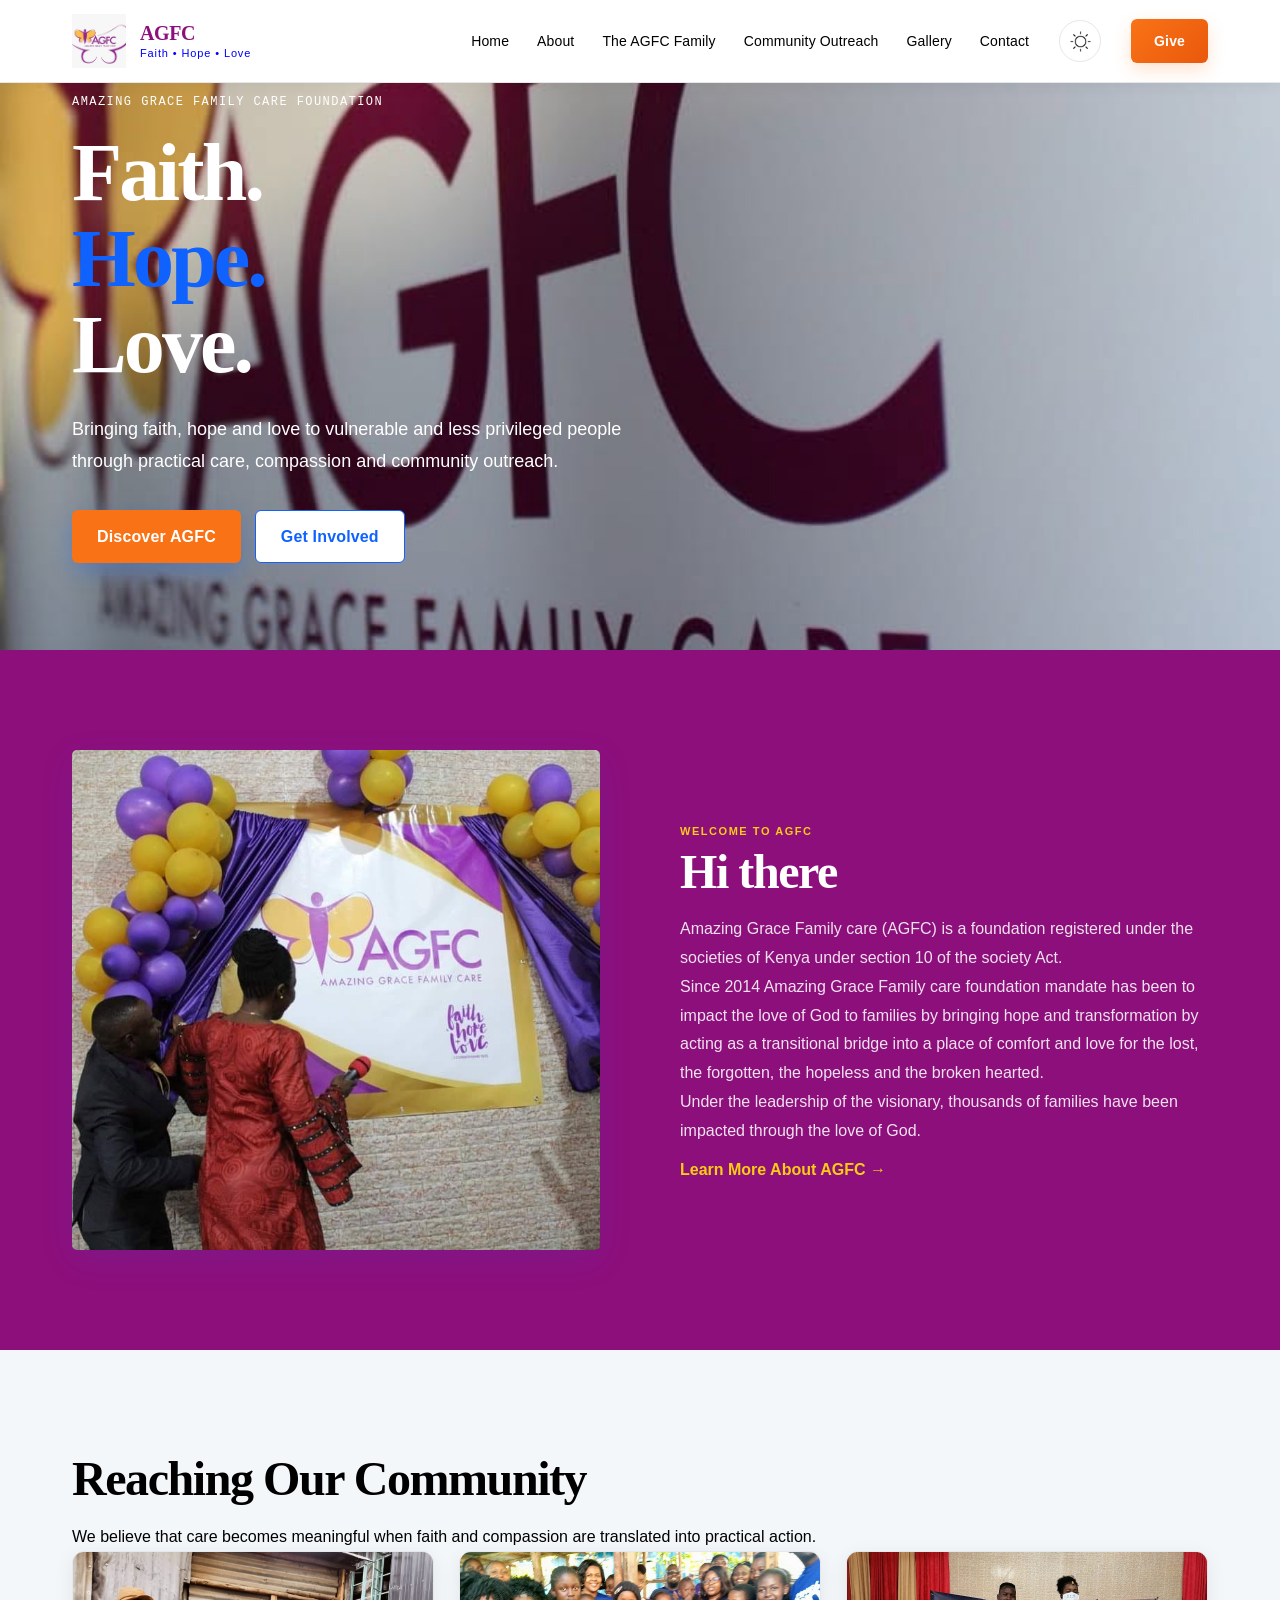
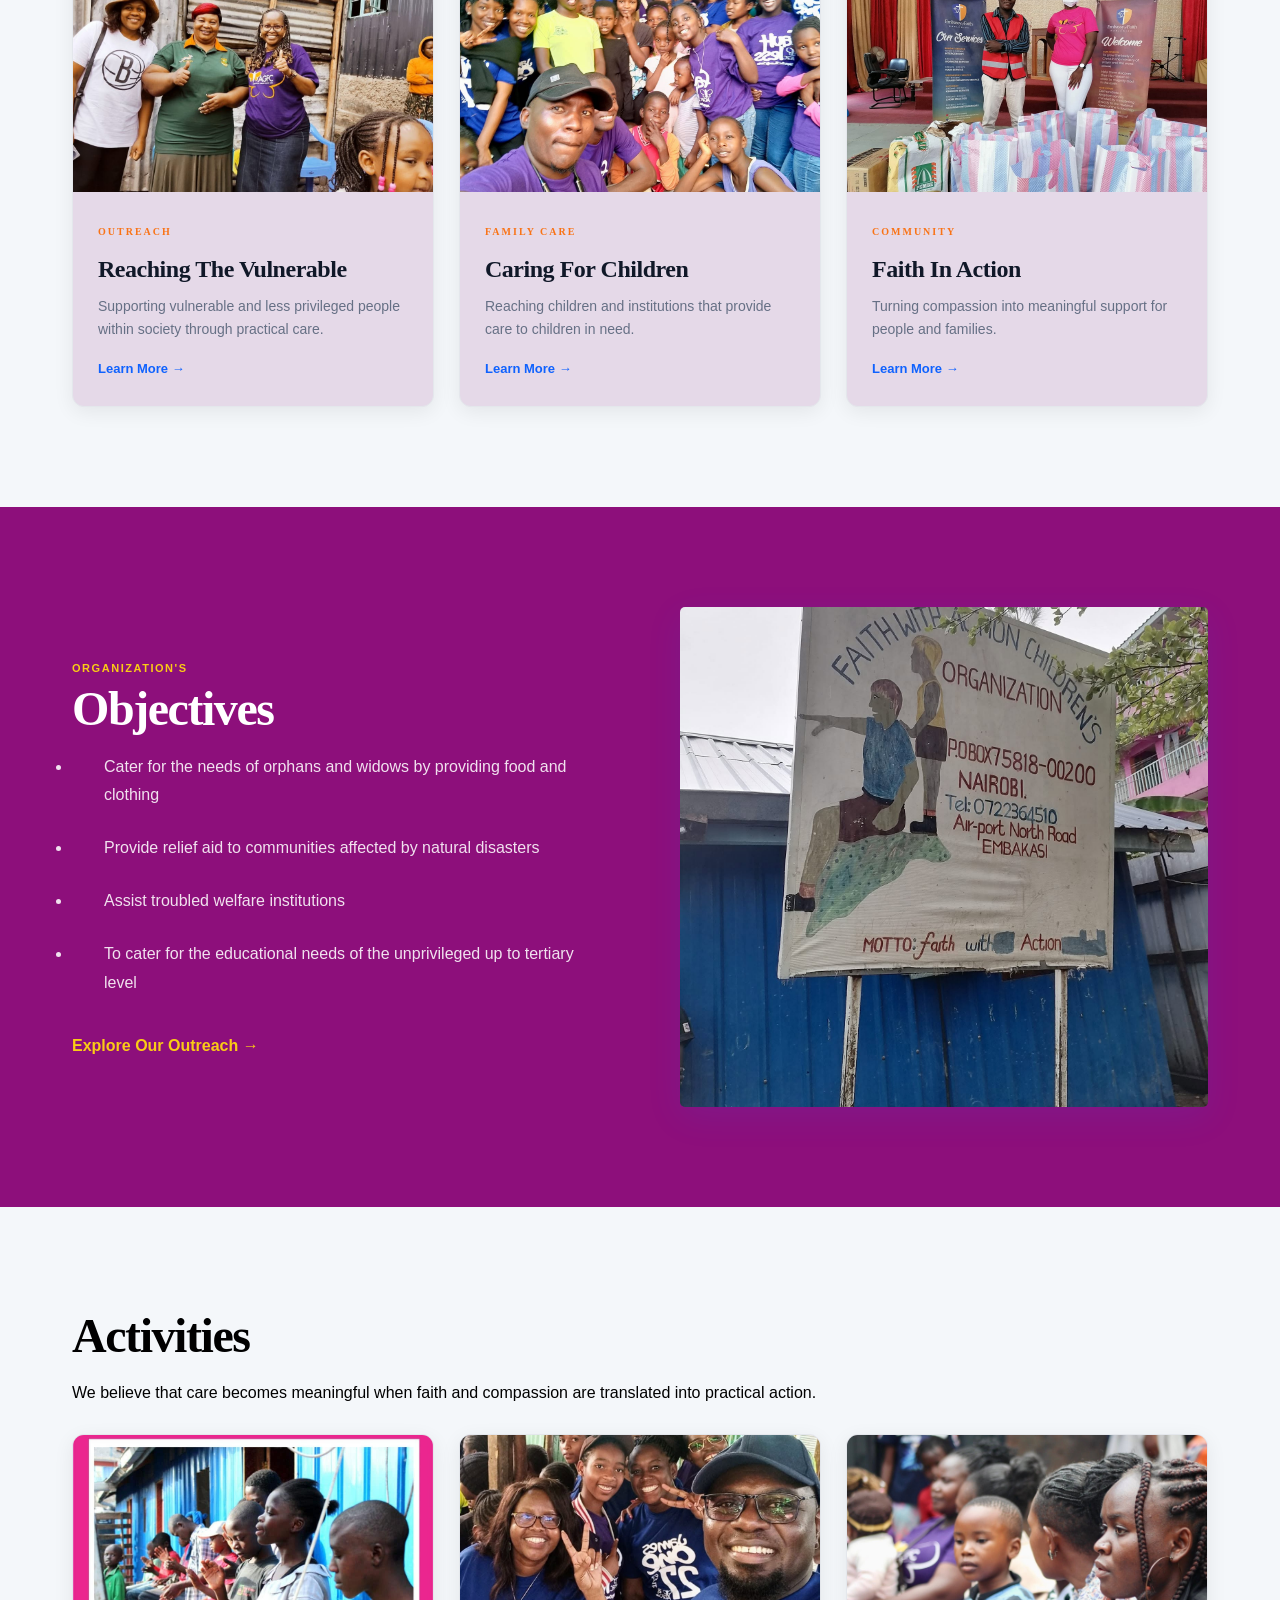
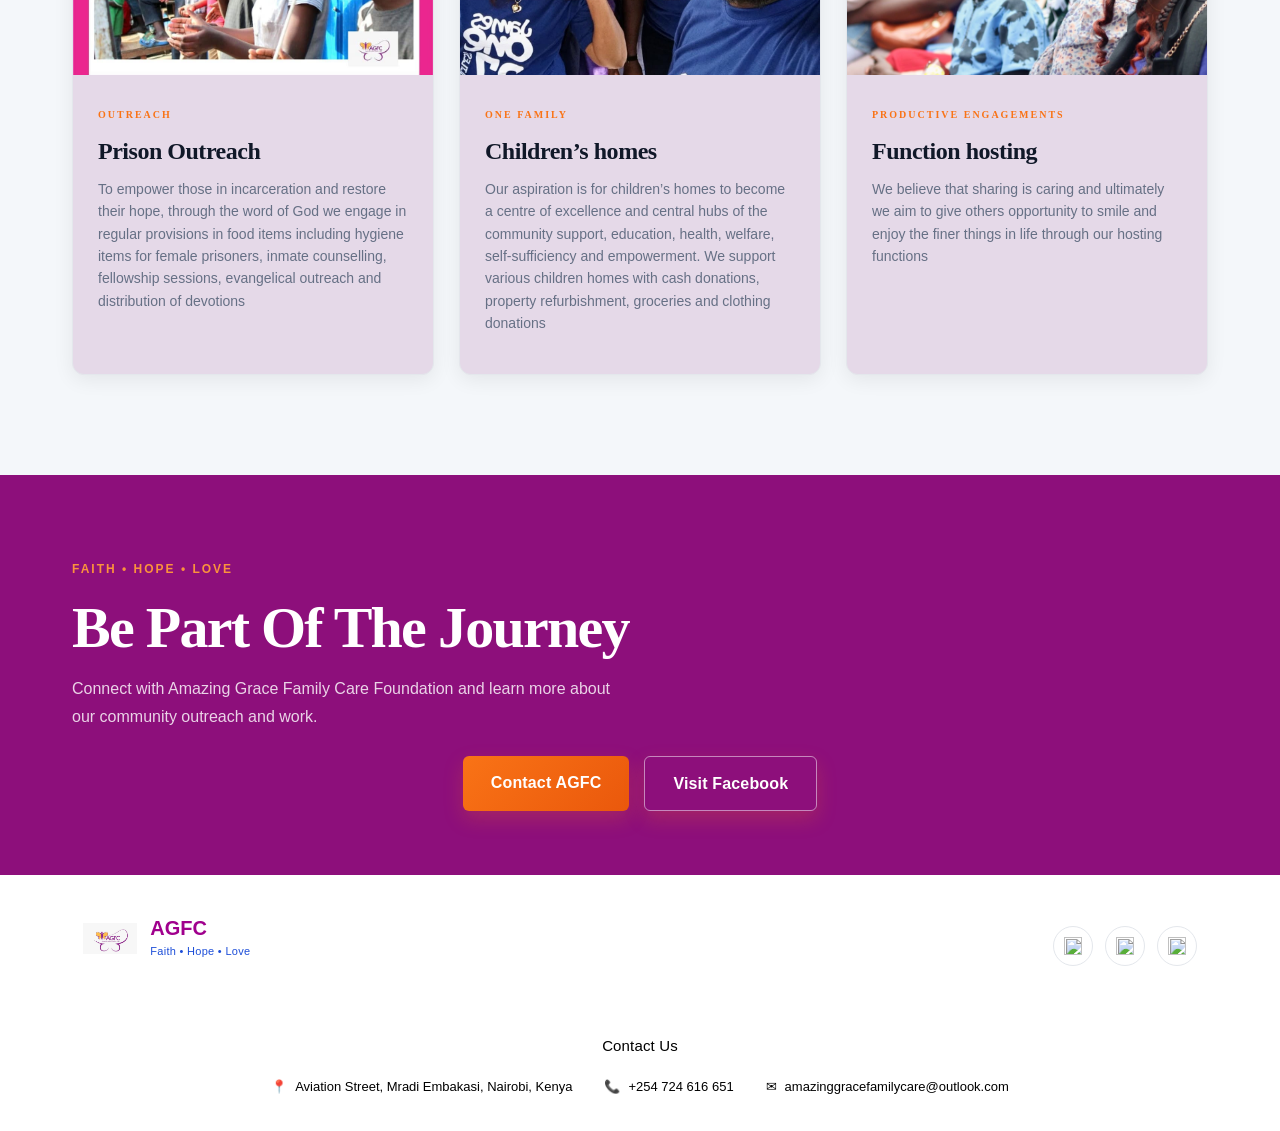
==== commit d3d5858d: "Add files via upload" ====
--- a/index.html
+++ b/index.html
@@ -117,7 +117,7 @@
                     </span><br>
 
                     <h2>
-                     INTRODUCTION
+              Hi there
                     </h2>
 
                     <p>
--- a/style.css
+++ b/style.css
@@ -397,67 +397,55 @@
    ========================================================= */
 
 .nav-action {
-
     display: flex;
-
     align-items: center;
-
     gap: 10px;
-}
-
-
+    
+    border-radius: 50%;
+}
 /* =========================================================
    THEME TOGGLE
    ========================================================= */
 
 .theme-toggle {
-
     width: 42px;
     height: 42px;
+    flex-shrink: 0;
 
     border-radius: 50%;
-
-    border:
-        1px solid
-        var(--border);
-
-    background:
-        var(--surface);
-
-    color:
-        var(--text);
+    border: 1px solid var(--border);
+
+    background: var(--surface);
+    color: var(--text);
 
     display: flex;
-
     align-items: center;
-
     justify-content: center;
 
+    padding: 0;
     cursor: pointer;
 
-    font-size: 20px;
-
-    transition:
-        var(--transition);
-}
-
-
-.theme-toggle:hover {
-
-    background:
-        var(--primary);
-
-    color:
-        #ffffff;
-
-    border-color:
-        var(--primary);
-
-    transform:
-        rotate(15deg)
-        scale(1.05);
-}
-
+    transition: var(--transition);
+}
+
+/* Actual theme image */
+
+.theme-toggle-img {
+    width: 23px;
+    height: 23px;
+
+    border-radius: 50%;
+    object-fit: contain;
+    display: block;
+}
+
+/* Dark mode image visibility */
+
+html[data-theme="dark"] .theme-toggle-img,
+body[data-theme="dark"] .theme-toggle-img {
+    filter: invert(1);
+        border-color: white;
+}
 
 /* =========================================================
    GIVE BUTTON
@@ -831,7 +819,7 @@
 
     gap: 9px;
 
-    margin-top: 12px;
+    margin-top: 0px;
 }
 
 
@@ -6069,6 +6057,8 @@
 .dark-theme .gallery-media-section-2 .image-gallery {
     background-color: transparent;
 }
+
+
 
 /* ABOUT INTRO — FULL VIEWPORT WIDTH */
 .about-intro {
@@ -7166,7 +7156,9 @@
     justify-content: space-between;
     gap: 24px;
     padding-bottom: 28px;
-}
+}/* =====================================================
+   FOOTER LOGO — CLEAN IMAGE, NO CIRCLE
+===================================================== */
 
 .footer-logo {
     display: inline-flex;
@@ -7180,19 +7172,35 @@
     display: flex;
     align-items: center;
     justify-content: center;
+
     width: 54px;
     height: 54px;
     flex: 0 0 54px;
-    overflow: hidden;
+
+    /* Remove container styling */
+    background: transparent;
+    border: none;
+    border-radius: 0;
+    box-shadow: none;
+
+    /* Prevent clipping */
+    overflow: visible;
 }
 
 .footer-logo-symbol img {
     display: block;
+
     width: 100%;
     height: 100%;
     object-fit: contain;
-}
-
+
+    /* Remove image styling */
+    background: transparent;
+    border: none;
+    border-radius: 0;
+    box-shadow: none;
+    outline: none;
+}
 .footer-logo-text {
     display: flex;
     flex-direction: column;
@@ -7578,4 +7586,192 @@
 
 .site-footer .footer-bottom {
     border-top: none !important;
-}+}
+
+/* =========================================
+   FOOTER CONTACT — RESPONSIVE LAYOUT
+========================================= */
+
+.footer-contact-section {
+    display: flex;
+    flex-direction: column;
+    align-items: center;
+    width: 100%;
+    gap: 18px;
+    padding-top: 26px;
+    text-align: center;
+}
+
+.footer-contact-section h3 {
+    width: 100%;
+    margin: 0;
+    text-align: center;
+}
+
+.footer-contact-items {
+    display: flex;
+    flex-direction: row;
+    flex-wrap: nowrap;
+    align-items: center;
+    justify-content: center;
+    width: 100%;
+    gap: 16px 32px;
+}
+
+.footer-contact-item {
+    display: flex;
+    flex-direction: row;
+    align-items: flex-start;
+    justify-content: center;
+    gap: 8px;
+    min-width: 0;
+    margin: 0;
+    text-align: left;
+    overflow-wrap: anywhere;
+}
+
+.footer-contact-item a {
+    overflow-wrap: anywhere;
+}
+
+/* Smaller laptops and tablets */
+@media (max-width: 900px) {
+    .footer-contact-items {
+        flex-wrap: wrap;
+        gap: 14px 24px;
+    }
+}
+
+/* Phones */
+@media (max-width: 600px) {
+    .footer-contact-section {
+        gap: 14px;
+        padding-top: 22px;
+    }
+
+    .footer-contact-items {
+        flex-direction: column;
+        flex-wrap: nowrap;
+        align-items: center;
+        gap: 12px;
+    }
+
+    .footer-contact-item {
+        width: 100%;
+        justify-content: center;
+        text-align: center;
+    }
+}
+
+
+/* IMAGES HEADING — LIGHT MODE */
+html:not([data-theme="dark"]) .gallery-media-section h2.gallery-images-title,
+html[data-theme="light"] .gallery-media-section h2.gallery-images-title {
+    color: #000000 !important;
+}
+
+/* IMAGES HEADING — DARK MODE */
+html[data-theme="dark"] .gallery-media-section h2.gallery-images-title,
+body[data-theme="dark"] .gallery-media-section h2.gallery-images-title,
+.dark-theme .gallery-media-section h2.gallery-images-title {
+    color: #ffffff !important;
+}
+
+
+/* =========================================================
+   AGFC MOBILE HEADER — CORRECTED LAYOUT
+   Logo left | Hamburger right | Dropdown below header
+   ========================================================= */
+
+@media screen and (max-width: 768px) {
+
+    /* Keep the header as the positioning reference */
+    #site-header header {
+        position: relative;
+    }
+
+    /*
+       IMPORTANT:
+       The header's original flex/grid layout should remain intact.
+       Only hide the desktop Give button.
+    */
+
+    #site-header header > nav .give-btn:not(.mobile-give) {
+        display: none !important;
+    }
+
+    /* Hamburger remains on the right */
+    #site-header .mobile-menu-btn {
+        display: flex !important;
+        flex: 0 0 42px;
+        align-items: center;
+        justify-content: center;
+        margin-left: auto;
+        position: relative;
+        z-index: 1002;
+    }
+
+    /*
+       Dropdown is removed from normal document flow.
+       Opening it will not push the logo or page content down.
+    */
+    #site-header .mobile-menu {
+        display: none;
+        position: absolute;
+        top: 100%;
+        left: 0;
+        right: 0;
+        width: 100%;
+        max-height: calc(100vh - 100px);
+        overflow-y: auto;
+        z-index: 1001;
+        background: var(--surface);
+        padding: 15px 5%;
+        border-top: 1px solid var(--border);
+        box-shadow: 0 12px 24px rgba(0, 0, 0, 0.12);
+    }
+
+    #site-header .mobile-menu.active {
+        display: block !important;
+    }
+
+    /* Give remains available inside the dropdown */
+    #site-header .mobile-menu .mobile-give {
+        display: block !important;
+        width: 100%;
+        margin-top: 0px;
+        text-align: center;
+    }
+}
+
+
+@media screen and (max-width: 768px) {
+
+    #site-header .mobile-menu {
+        position: absolute !important;
+        top: 100% !important;
+        margin-top: 0 !important;
+        padding-top: 0 !important;
+        transform: none !important;
+    }
+
+    #site-header .mobile-menu-btn {
+        align-self: center !important;
+        margin-top: 0 !important;
+    }
+
+}
+
+
+
+@media screen and (max-width: 768px) {
+
+    #site-header .mobile-menu-btn {
+        position: absolute !important;
+        top: 0 !important;
+        right: 0 !important;
+        margin: 0 !important;
+    }
+
+}
+
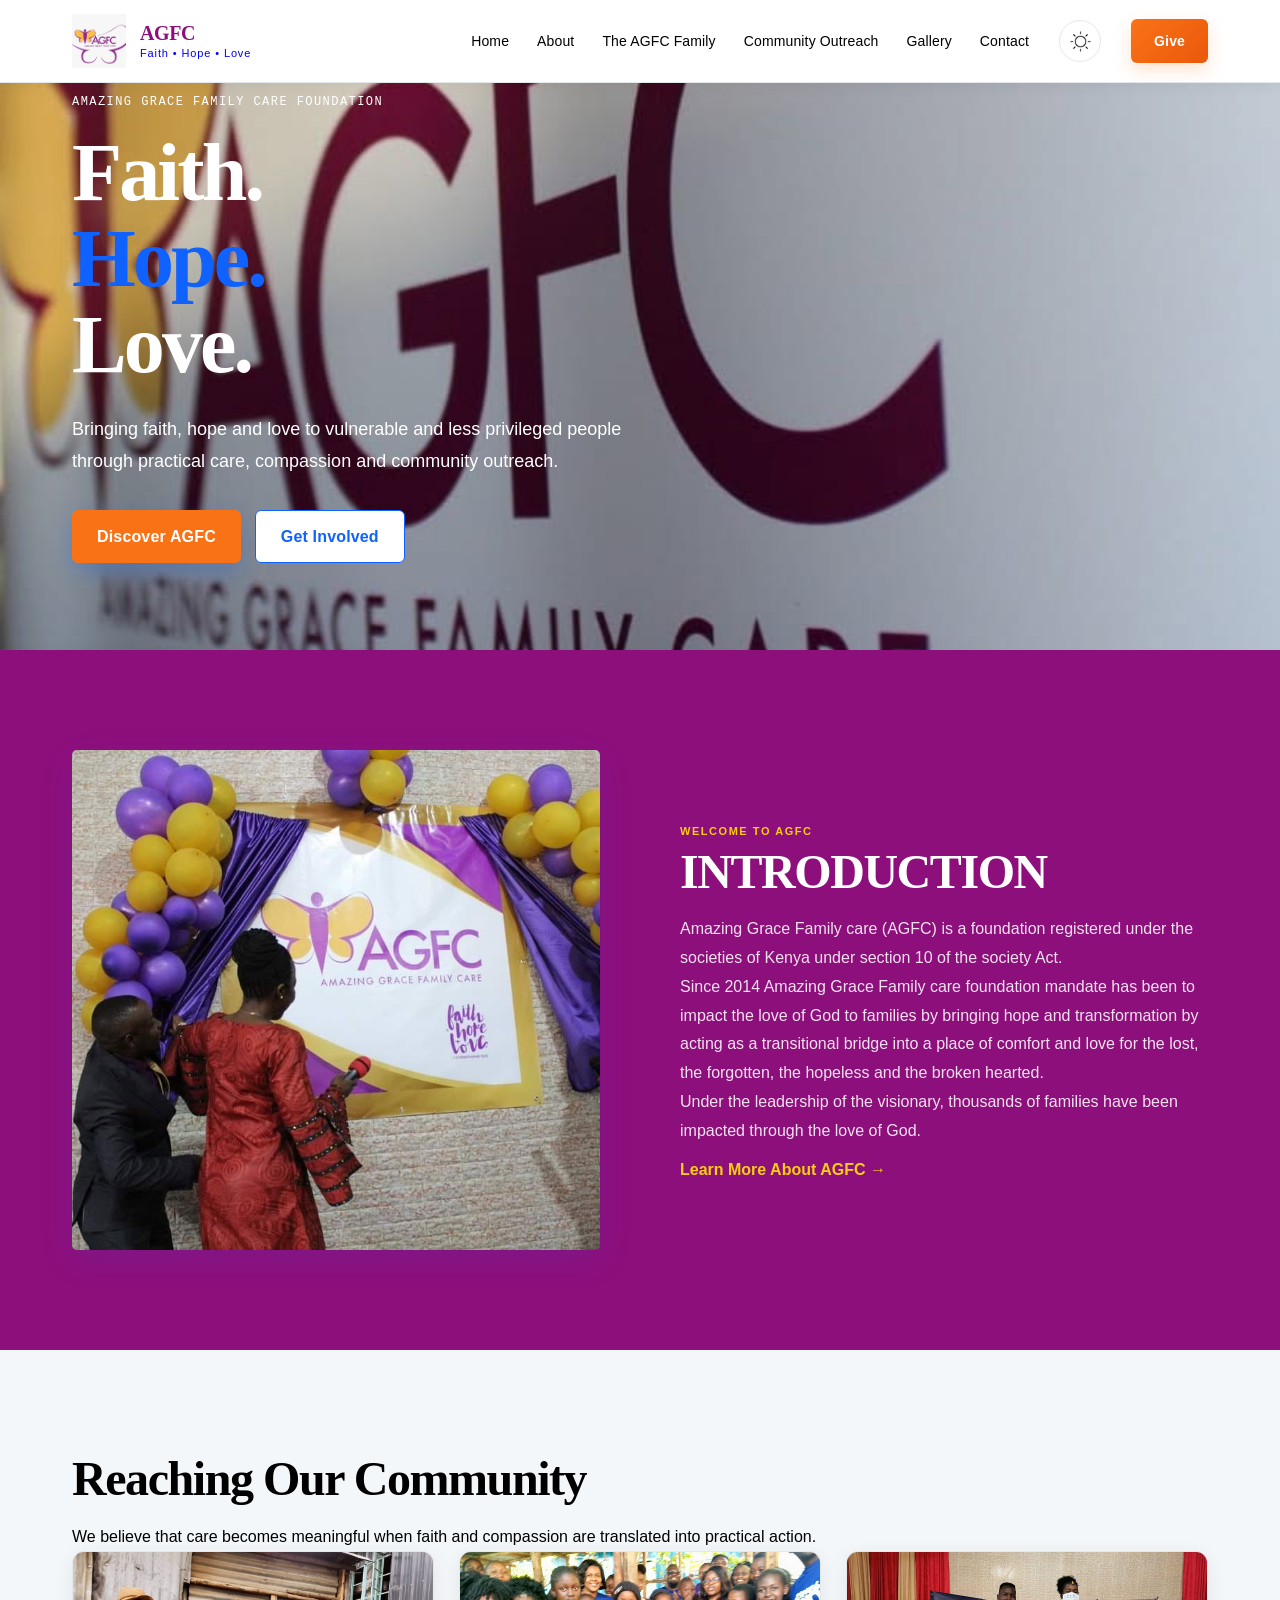
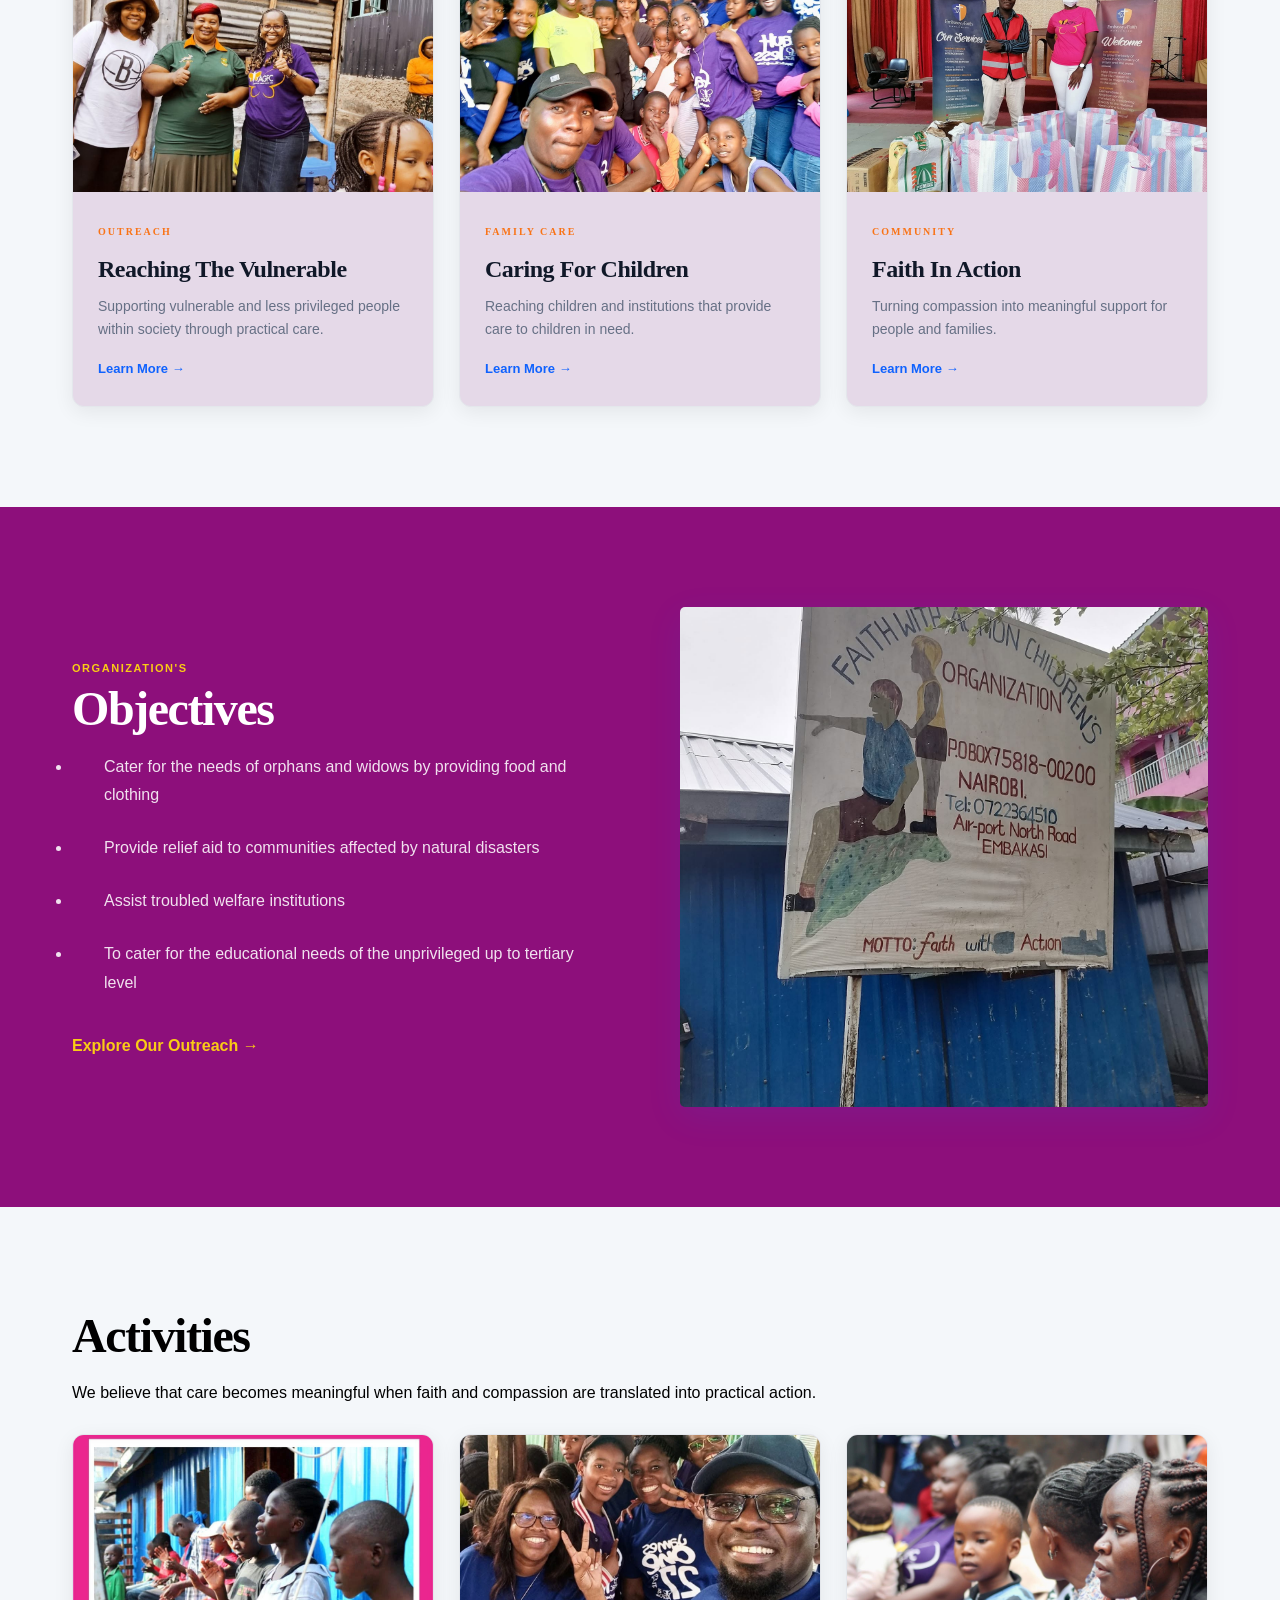
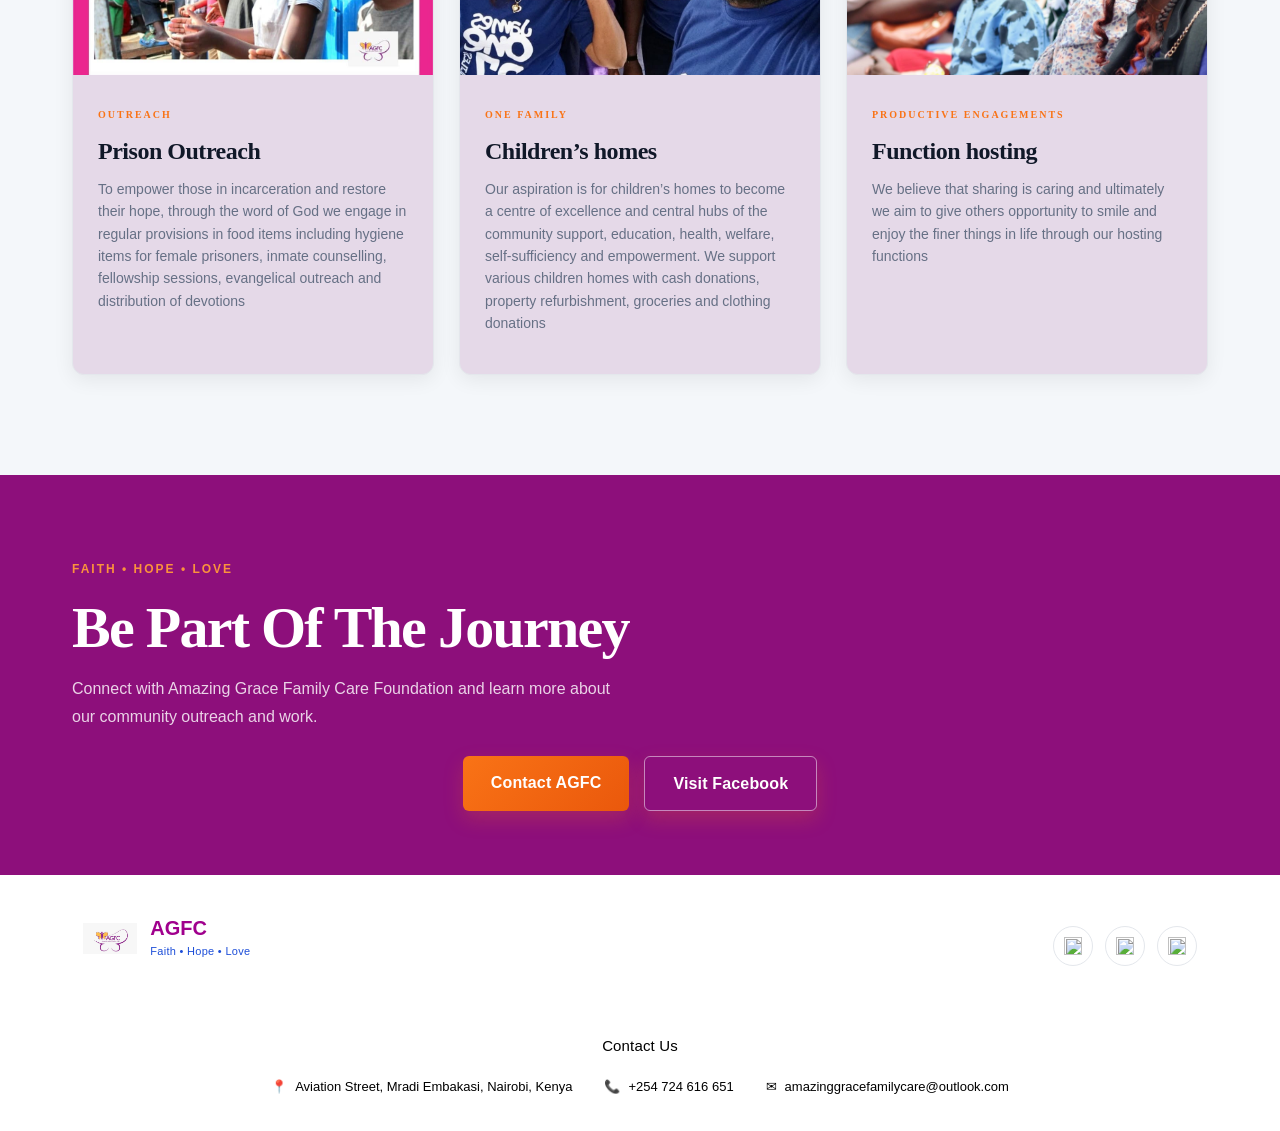
==== commit 155844c4: "Add files via upload" ====
--- a/index.html
+++ b/index.html
@@ -117,7 +117,7 @@
                     </span><br>
 
                     <h2>
-              Hi there
+                     INTRODUCTION
                     </h2>
 
                     <p>
--- a/style.css
+++ b/style.css
@@ -7775,3 +7775,60 @@
 
 }
 
+/* =========================================================
+   MOBILE NAVBAR — FIX HAMBURGER VERTICAL POSITION
+   ========================================================= */
+
+@media screen and (max-width: 768px) {
+
+    /* Remove unwanted vertical spacing from the navbar */
+    #site-header .navbar {
+        padding-top: 0 !important;
+        margin-top: 0 !important;
+    }
+
+    /* Control the actual navigation row */
+    #site-header .navbar .nav-inner {
+        position: relative !important;
+        min-height: 65px !important;
+        height: 65px !important;
+        padding-top: 0 !important;
+        padding-bottom: 0 !important;
+        align-items: center !important;
+        box-sizing: border-box !important;
+    }
+
+    /* Keep the hamburger vertically centered in the navbar */
+    #site-header .navbar .mobile-menu-btn {
+        position: absolute !important;
+        top: 50% !important;
+        right: 0 !important;
+        transform: translateY(-50%) !important;
+
+        display: flex !important;
+        align-items: center !important;
+        justify-content: center !important;
+
+        width: 42px !important;
+        height: 42px !important;
+        margin: 0 !important;
+        padding: 0 !important;
+
+        flex: none !important;
+        z-index: 1002 !important;
+    }
+
+    /* Preserve the logo's position */
+    #site-header .navbar .church-logo {
+        margin-top: 0 !important;
+        align-self: center !important;
+    }
+
+    /* Keep the dropdown directly below the navigation row */
+    #site-header .navbar .mobile-menu {
+        top: 100% !important;
+        margin-top: 0 !important;
+        transform: none !important;
+    }
+
+}
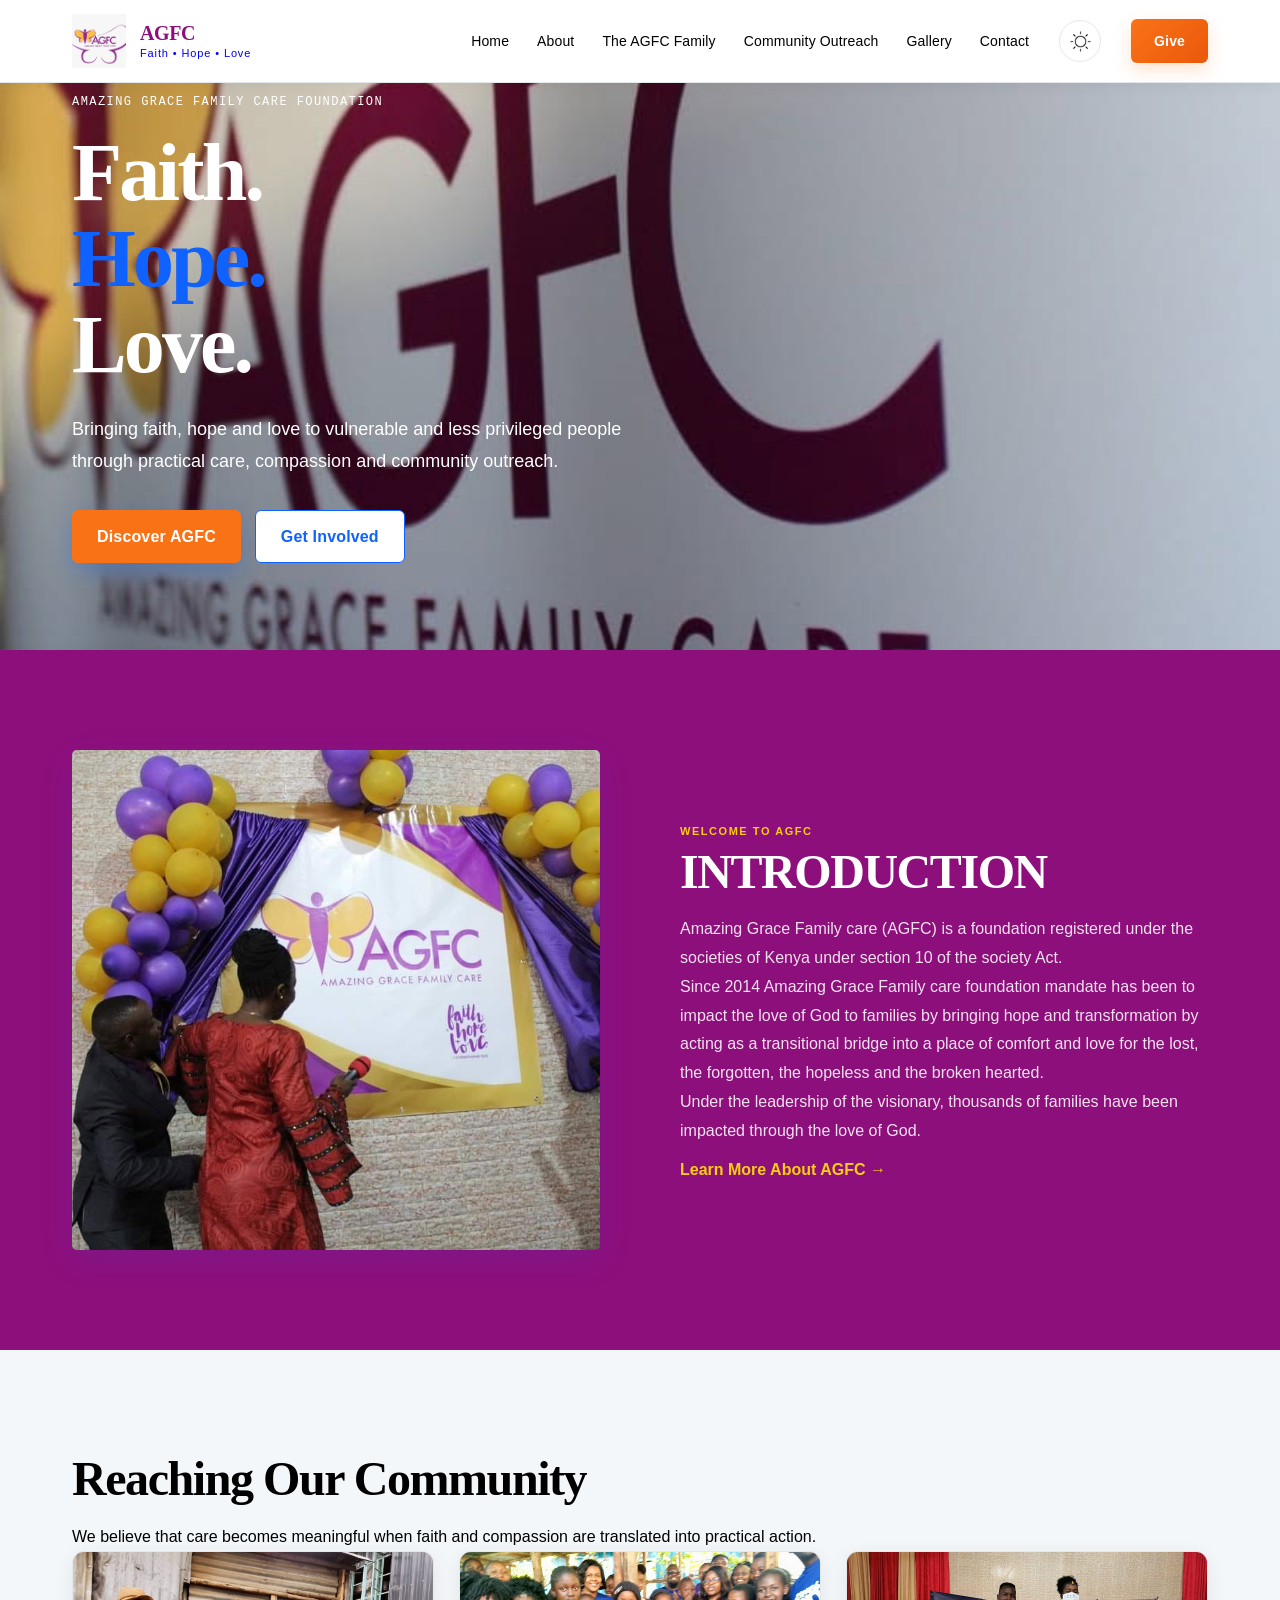
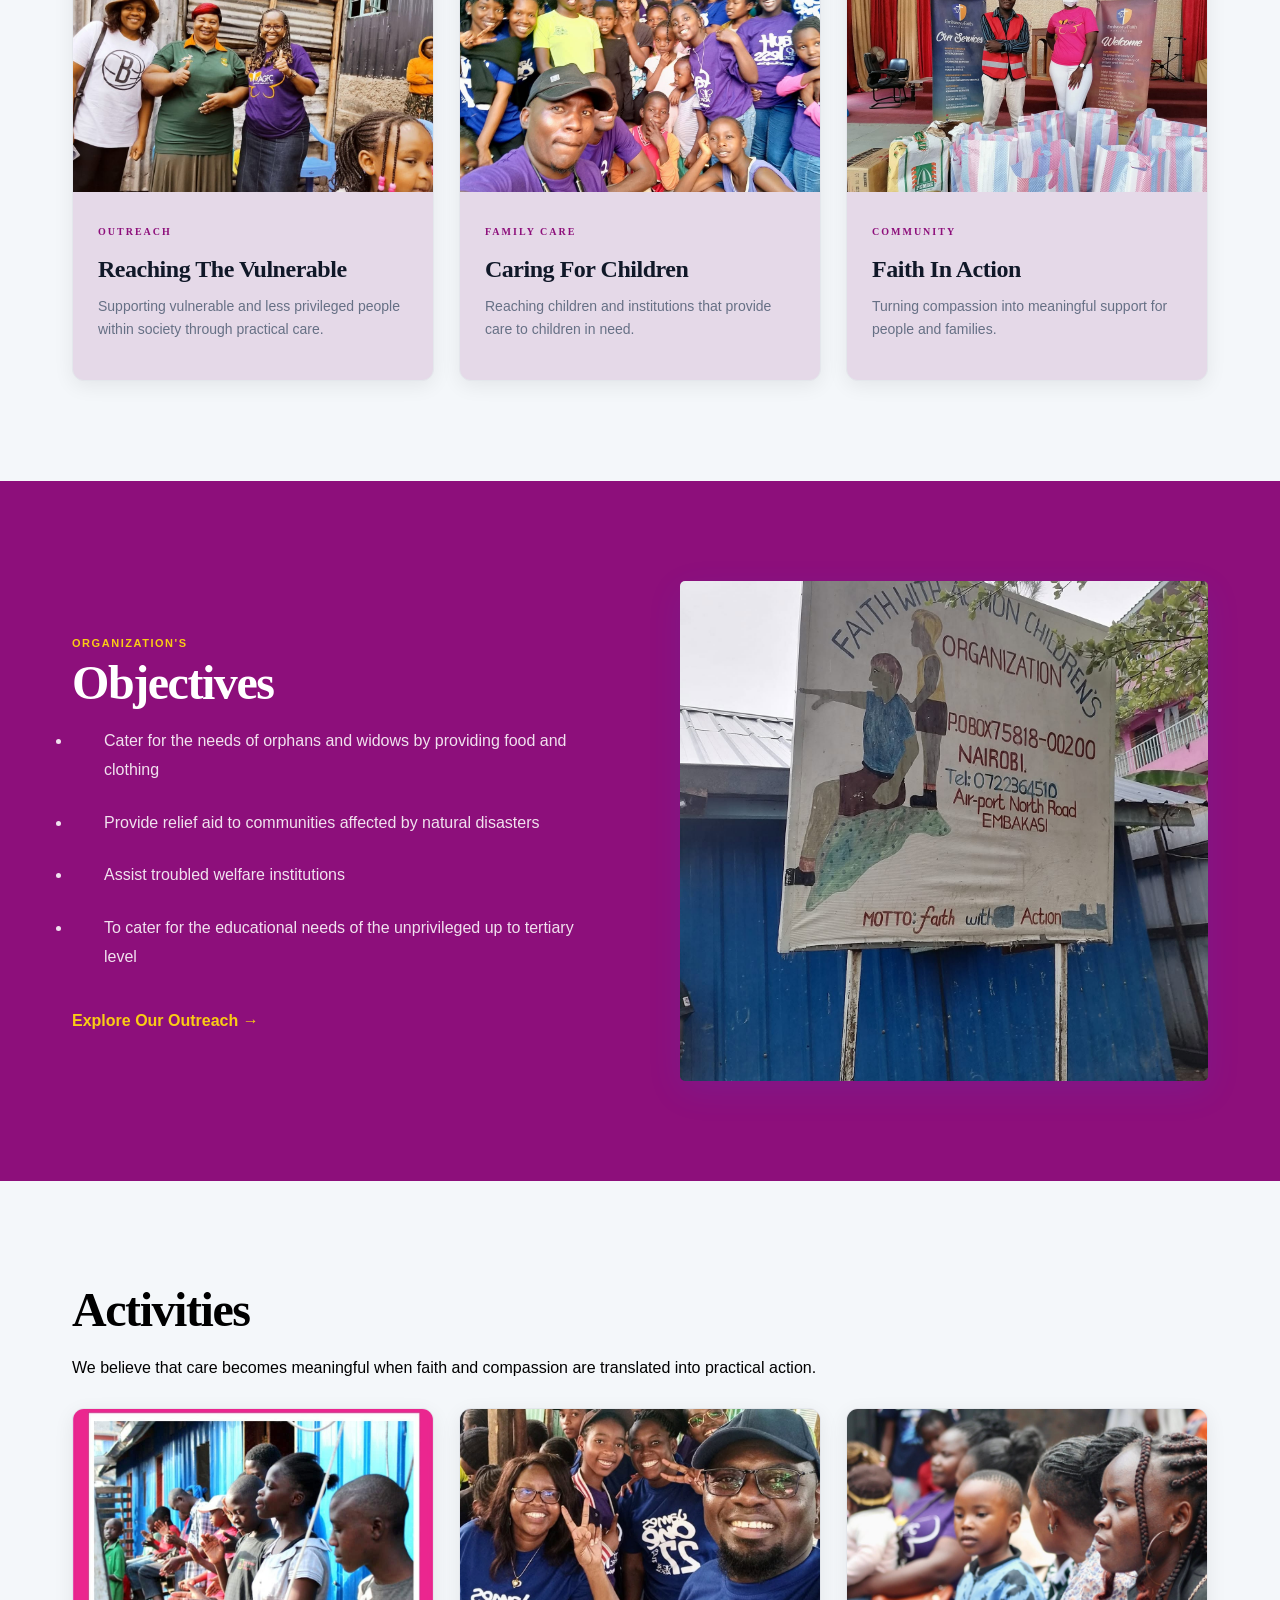
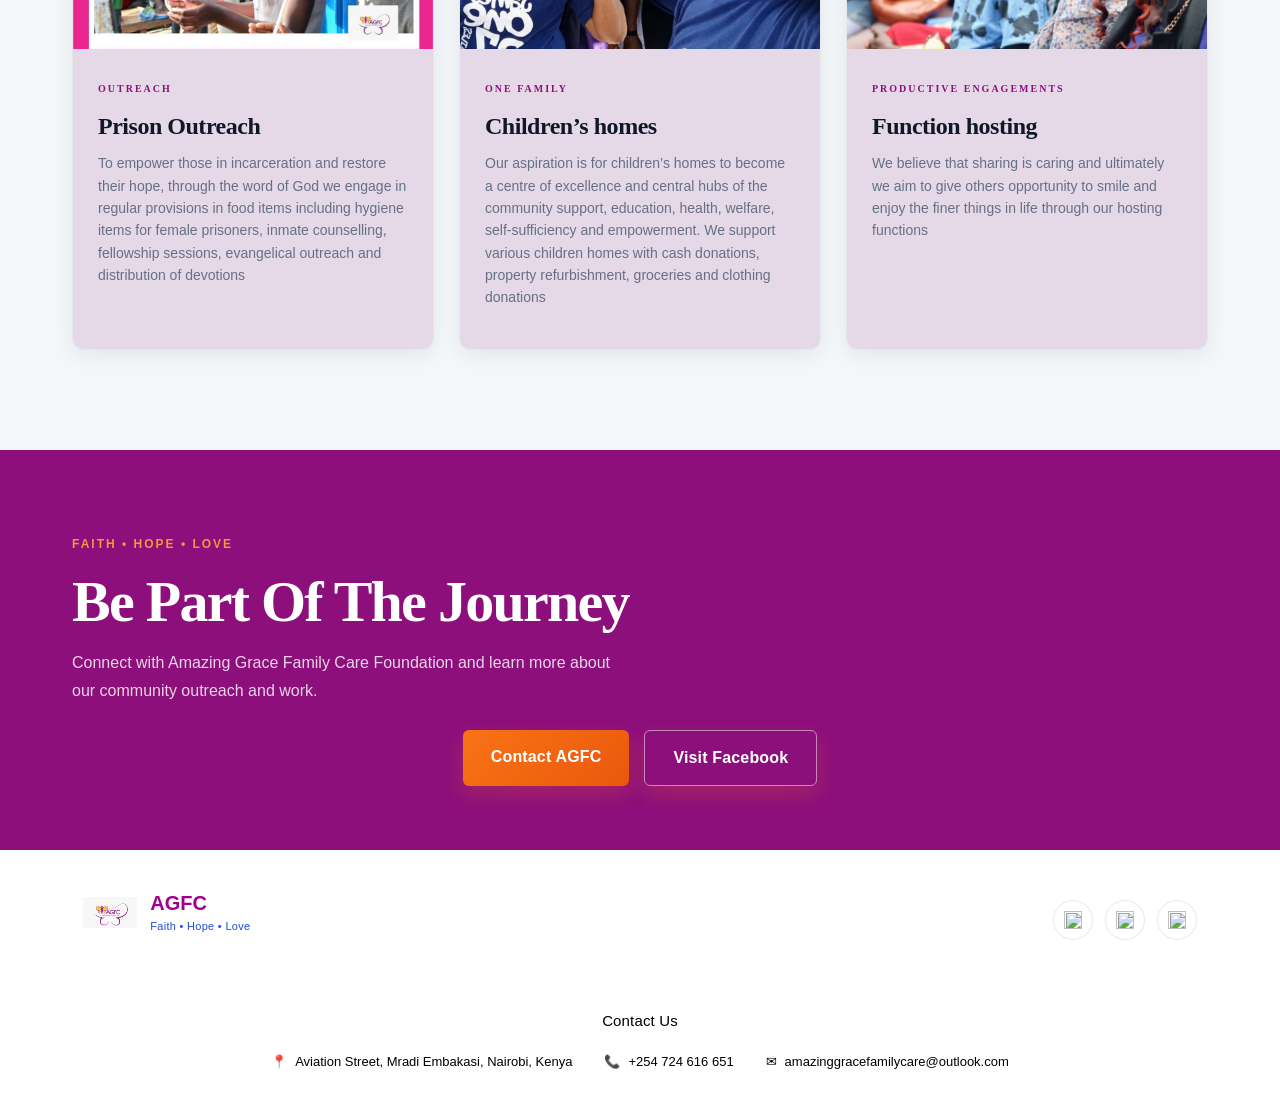
==== commit 08ada066: "Add files via upload" ====
--- a/index.html
+++ b/index.html
@@ -206,10 +206,7 @@
                                 through practical care.
                             </p>
 
-                            <a href="ministries.html">
-                                Learn More →
-                            </a>
-
+                    
                         </div>
 
                     </article>
@@ -241,10 +238,6 @@
                                 need.
                             </p>
 
-                            <a href="ministries.html">
-                                Learn More →
-                            </a>
-
                         </div>
 
                     </article>
@@ -274,10 +267,6 @@
                                 Turning compassion into meaningful
                                 support for people and families.
                             </p>
-
-                            <a href="ministries.html">
-                                Learn More →
-                            </a>
 
                         </div>
 
--- a/style.css
+++ b/style.css
@@ -1347,8 +1347,7 @@
 
 .ministry-card {
 
-    background:
-        gainsboro;
+  background-color: #F5F5F5;
 
     border-radius:
         12px;
@@ -5930,6 +5929,7 @@
     color: var(--ministry-card-link) !important;
 }
 
+
 .ministry-content a:hover {
     color: var(--ministry-card-label) !important;
 }
@@ -5941,7 +5941,7 @@
    --------------------------------------------------------- */
 
 .ministry-content > span {
-    color: var(--ministry-card-label) !important;
+ color:  #8D0F7B !important;
     font-family: var(--ministry-label-font) !important;
     font-size: var(--ministry-label-size) !important;
     font-weight: var(--ministry-label-weight) !important;
@@ -5950,6 +5950,18 @@
     text-transform: var(--ministry-label-transform);
 }
 
+/* DARK MODE */
+[data-theme="dark"] .ministry-content > span {
+    color: #FFD700 !important;
+}
+
+.ministry-content a {
+    color: #007BFF !important;
+}
+
+.ministry-content a:hover {
+    color: #0056B3 !important;
+}
 
 /* ---------------------------------------------------------
    9. SMOOTH THEME TRANSITIONS
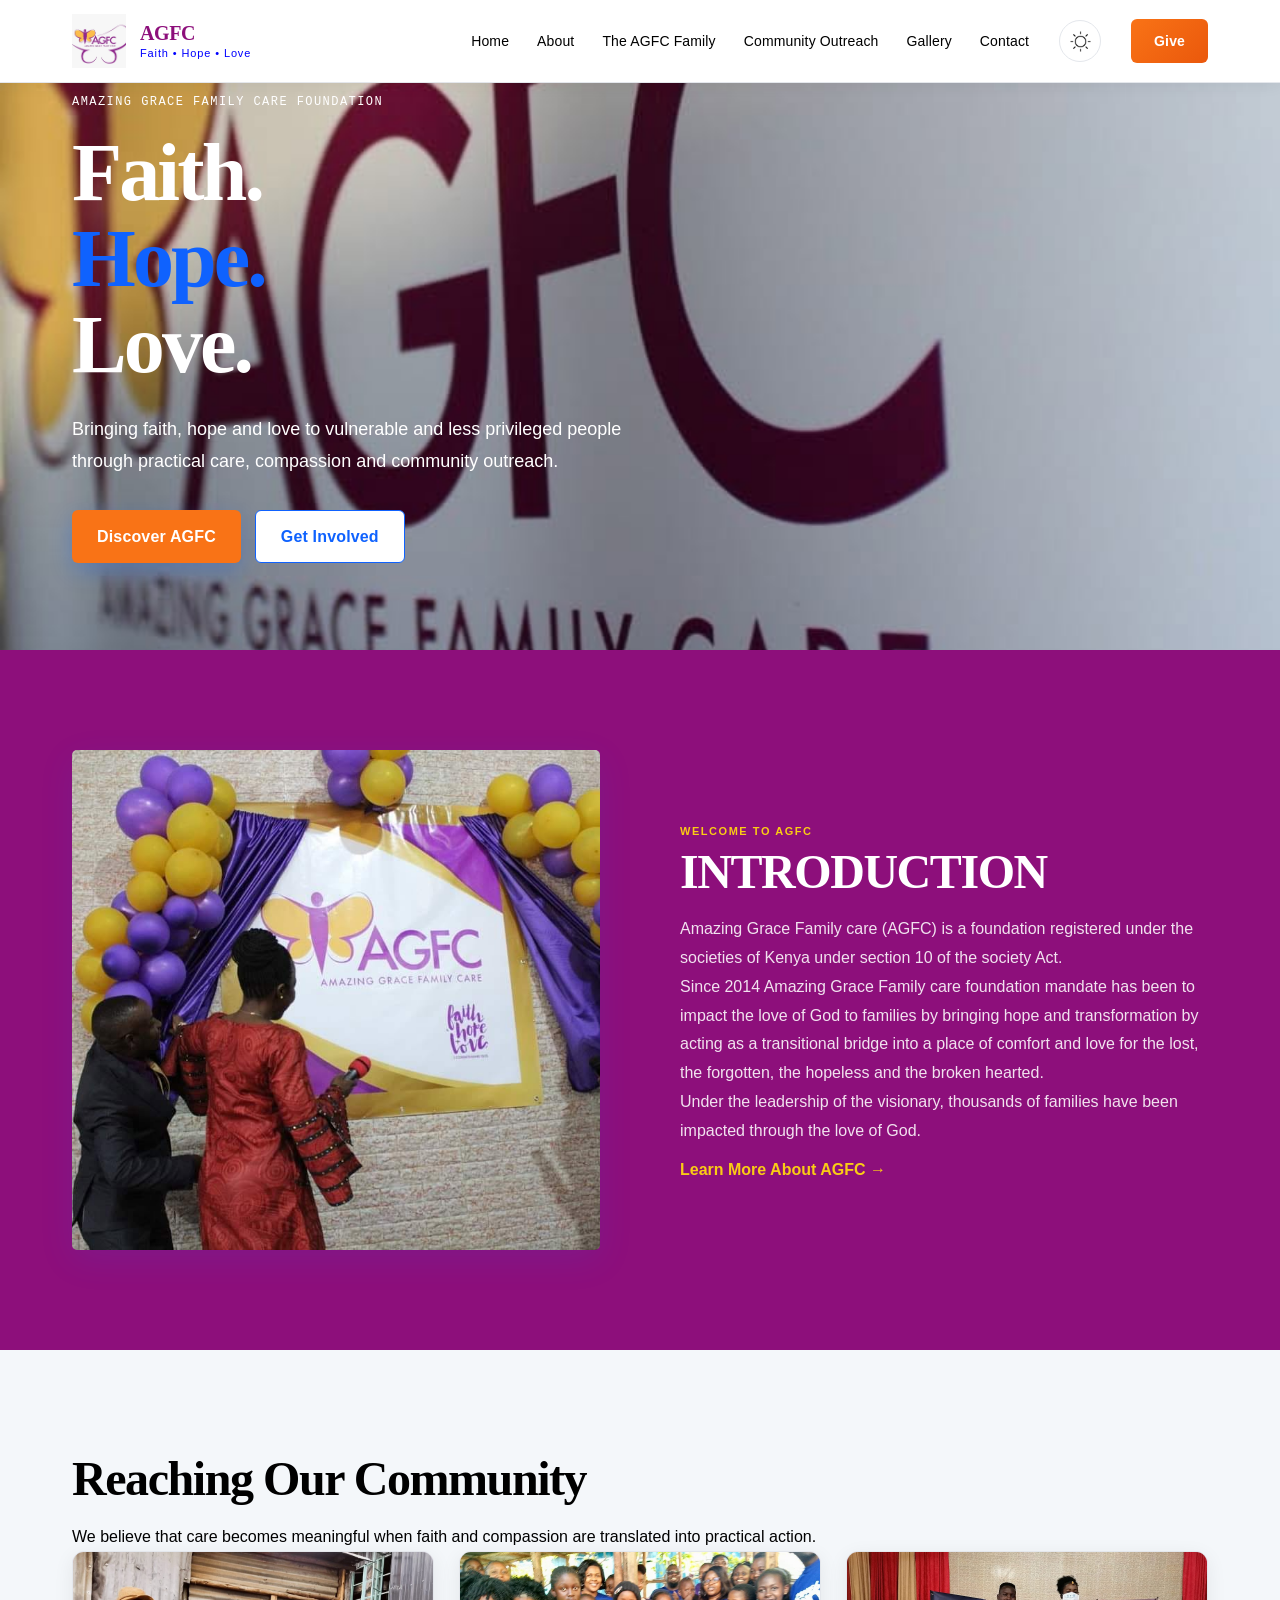
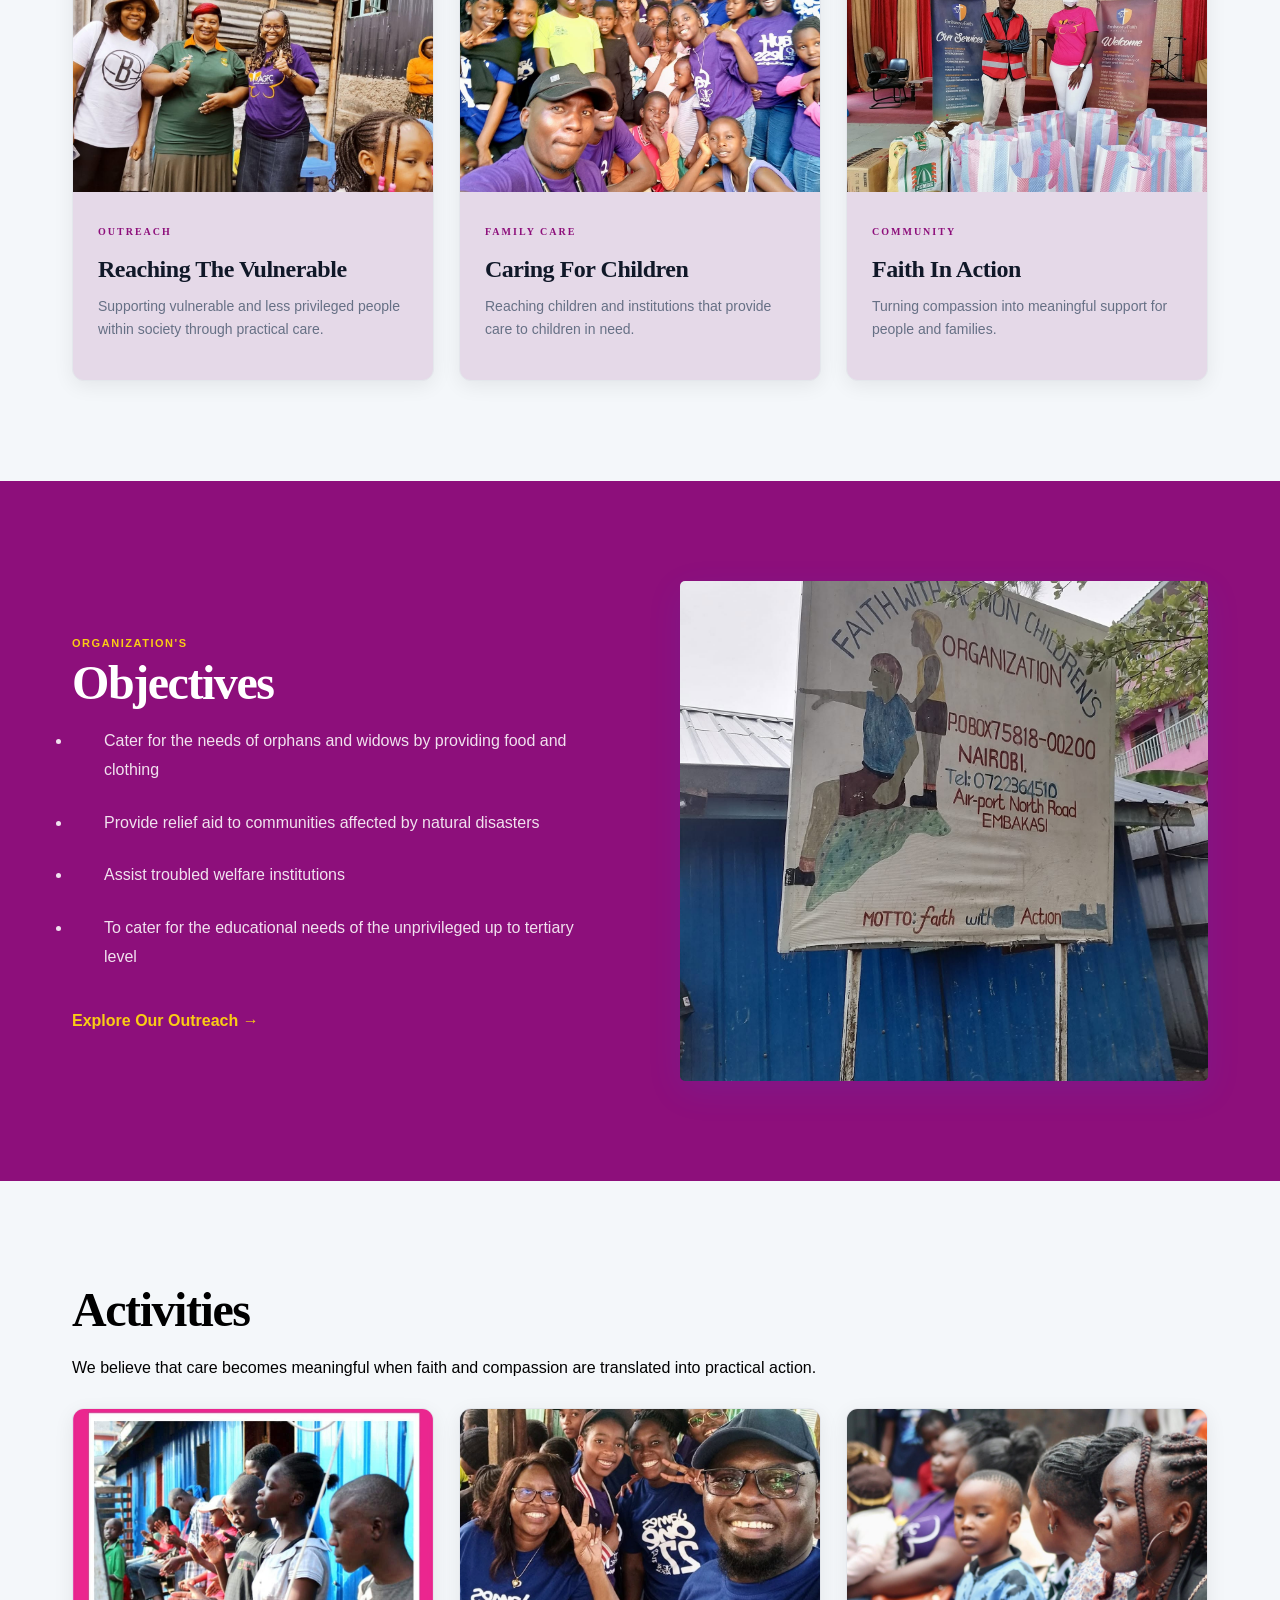
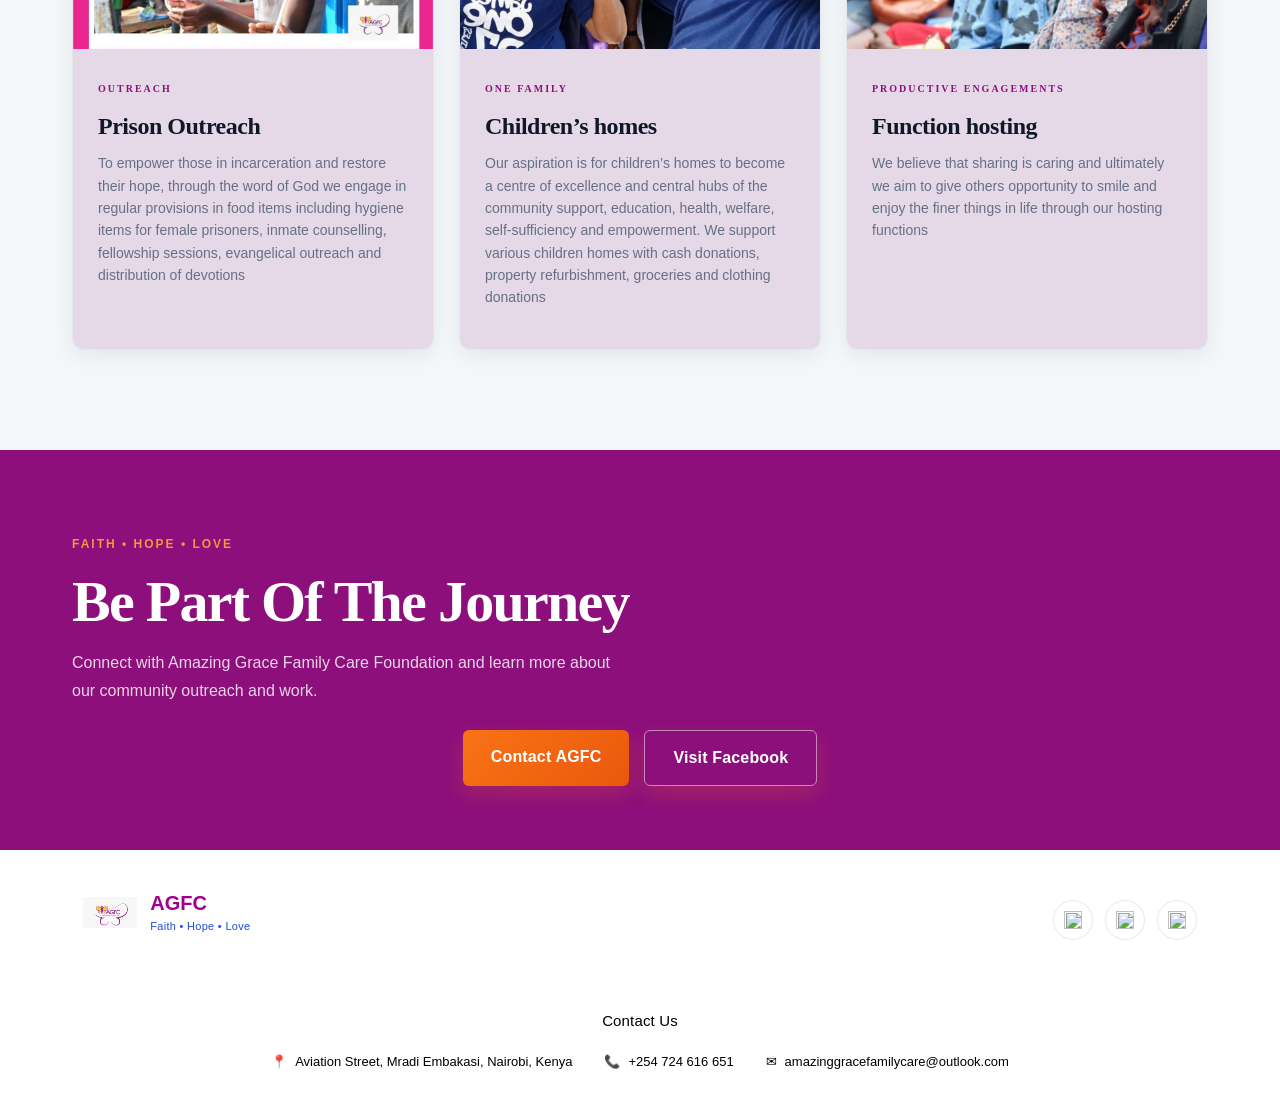
==== commit d4d6a7c6: "Add files via upload" ====
--- a/index.html
+++ b/index.html
@@ -1,8 +1,8 @@
 <!DOCTYPE html>
 <html lang="en">
 
+
 <head>
-
     <meta charset="UTF-8">
 
     <meta
@@ -11,20 +11,41 @@
     >
 
     <meta
+        name="theme-color"
+        content="#07152e"
+    >
+
+    <title>Embassy of Faith Worldwide</title>
+
+    <meta
         name="description"
-        content="Amazing Grace Family Care Foundation brings faith, hope and love to vulnerable and less privileged people in society through practical community care and outreach."
+        content="Join Embassy of Faith Worldwide in Nairobi, Kenya. Growing in the Word, grounded in faith, and equipped to impact the world."
     >
 
-    <title>
-        Amazing Grace Family Care Foundation | Faith • Hope • Love
-    </title>
-
+    <!-- Load the main stylesheet -->
+    <link rel="stylesheet" href="style.css">
+
+    <!-- Preload your main hero image -->
     <link
-        rel="stylesheet"
-        href="style.css"
+        rel="preload"
+        as="image"
+        href="images/church-hero.webp"
+        fetchpriority="high"
     >
 
+    <!-- Preload a locally hosted font, if used -->
+    <link
+        rel="preload"
+        href="fonts/site-font.woff2"
+        as="font"
+        type="font/woff2"
+        crossorigin
+    >
+
+    <!-- Run JavaScript without blocking HTML parsing -->
+    <script src="script.js" defer></script>
 </head>
+
 
 
 <body>
--- a/style.css
+++ b/style.css
@@ -10,6 +10,13 @@
    LIGHT THEME
    ========================================================= */
 
+   /* Universal box-sizing reset */
+*,
+*::before,
+*::after {
+    box-sizing: border-box;
+}
+
 :root {
 
     --primary: #0f62fe;
@@ -24,6 +31,7 @@
 
     --text: black;
     --muted: #667085;
+    font-display: swap;
 
     /* MAIN PAGE BACKGROUND */
     --background: #8D0F7B;
@@ -60,6 +68,23 @@
         --paragraph-color: #f3f4f6;
 
         --paragraph-color: rgba(255, 255, 255, 0.88);
+}
+
+
+@font-face {
+   font-family: "Segoe UI", Arial, sans-serif;
+    src: url("fonts/site-font-regular.woff2") format("woff2");
+    font-weight: 400;
+    font-style: normal;
+    font-display: swap;
+}
+
+@font-face {
+ font-family: "Segoe UI", Arial, sans-serif;
+    src: url("fonts/site-font-bold.woff2") format("woff2");
+    font-weight: 700;
+    font-style: normal;
+    font-display: swap;
 }
 
 /* =========================================================
@@ -480,27 +505,7 @@
     transition:
         var(--transition);
 
-    box-shadow:
-        0 7px 18px
-        rgba(249, 115, 22, 0.20);
-}
-
-
-.give-btn:hover {
-
-    background:
-        linear-gradient(
-            135deg,
-            var(--primary),
-            var(--primary-deep)
-        );
-
-    transform:
-        translateY(-2px);
-
-    box-shadow:
-        0 8px 20px
-        rgba(15, 98, 254, 0.25);
+
 }
 
 
@@ -7753,6 +7758,7 @@
         width: 100%;
         margin-top: 0px;
         text-align: center;
+        background-color: black;
     }
 }
 
@@ -7843,4 +7849,38 @@
         transform: none !important;
     }
 
-}+}
+
+
+/* Reusable subtle hover effect */
+.interactive-card {
+    transition:
+        transform 180ms ease,
+        box-shadow 180ms ease;
+}
+
+@media (hover: hover) and (pointer: fine) {
+    .interactive-card:hover {
+        transform: translateY(-3px);
+        box-shadow: 0 12px 28px rgb(0 0 0 / 10%);
+    }
+}
+
+/* Smooth image appearance */
+.image-frame {
+    overflow: hidden;
+    border-radius: 12px;
+}
+
+.image-frame img {
+    display: block;
+    width: 100%;
+    height: auto;
+    transition: transform 250ms ease;
+}
+
+@media (hover: hover) and (pointer: fine) {
+    .image-frame:hover img {
+        transform: scale(1.025);
+    }
+}
